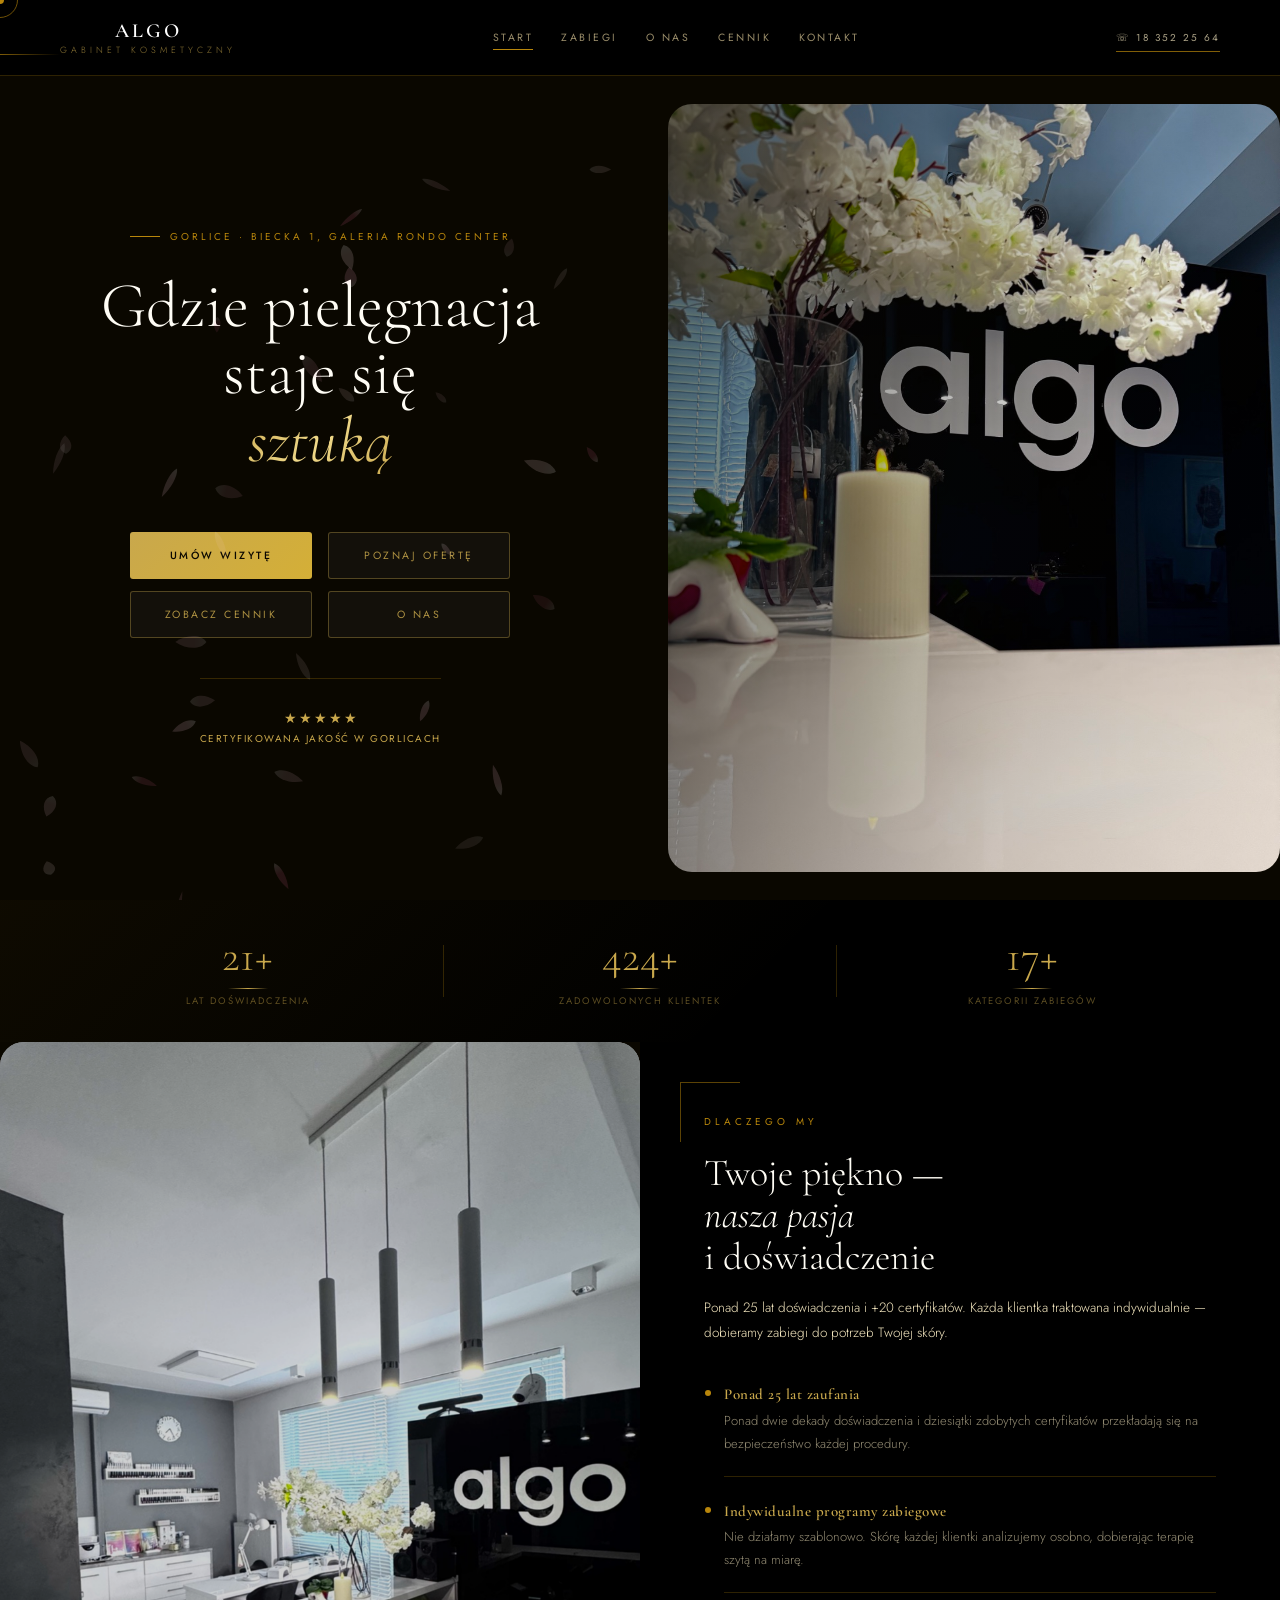
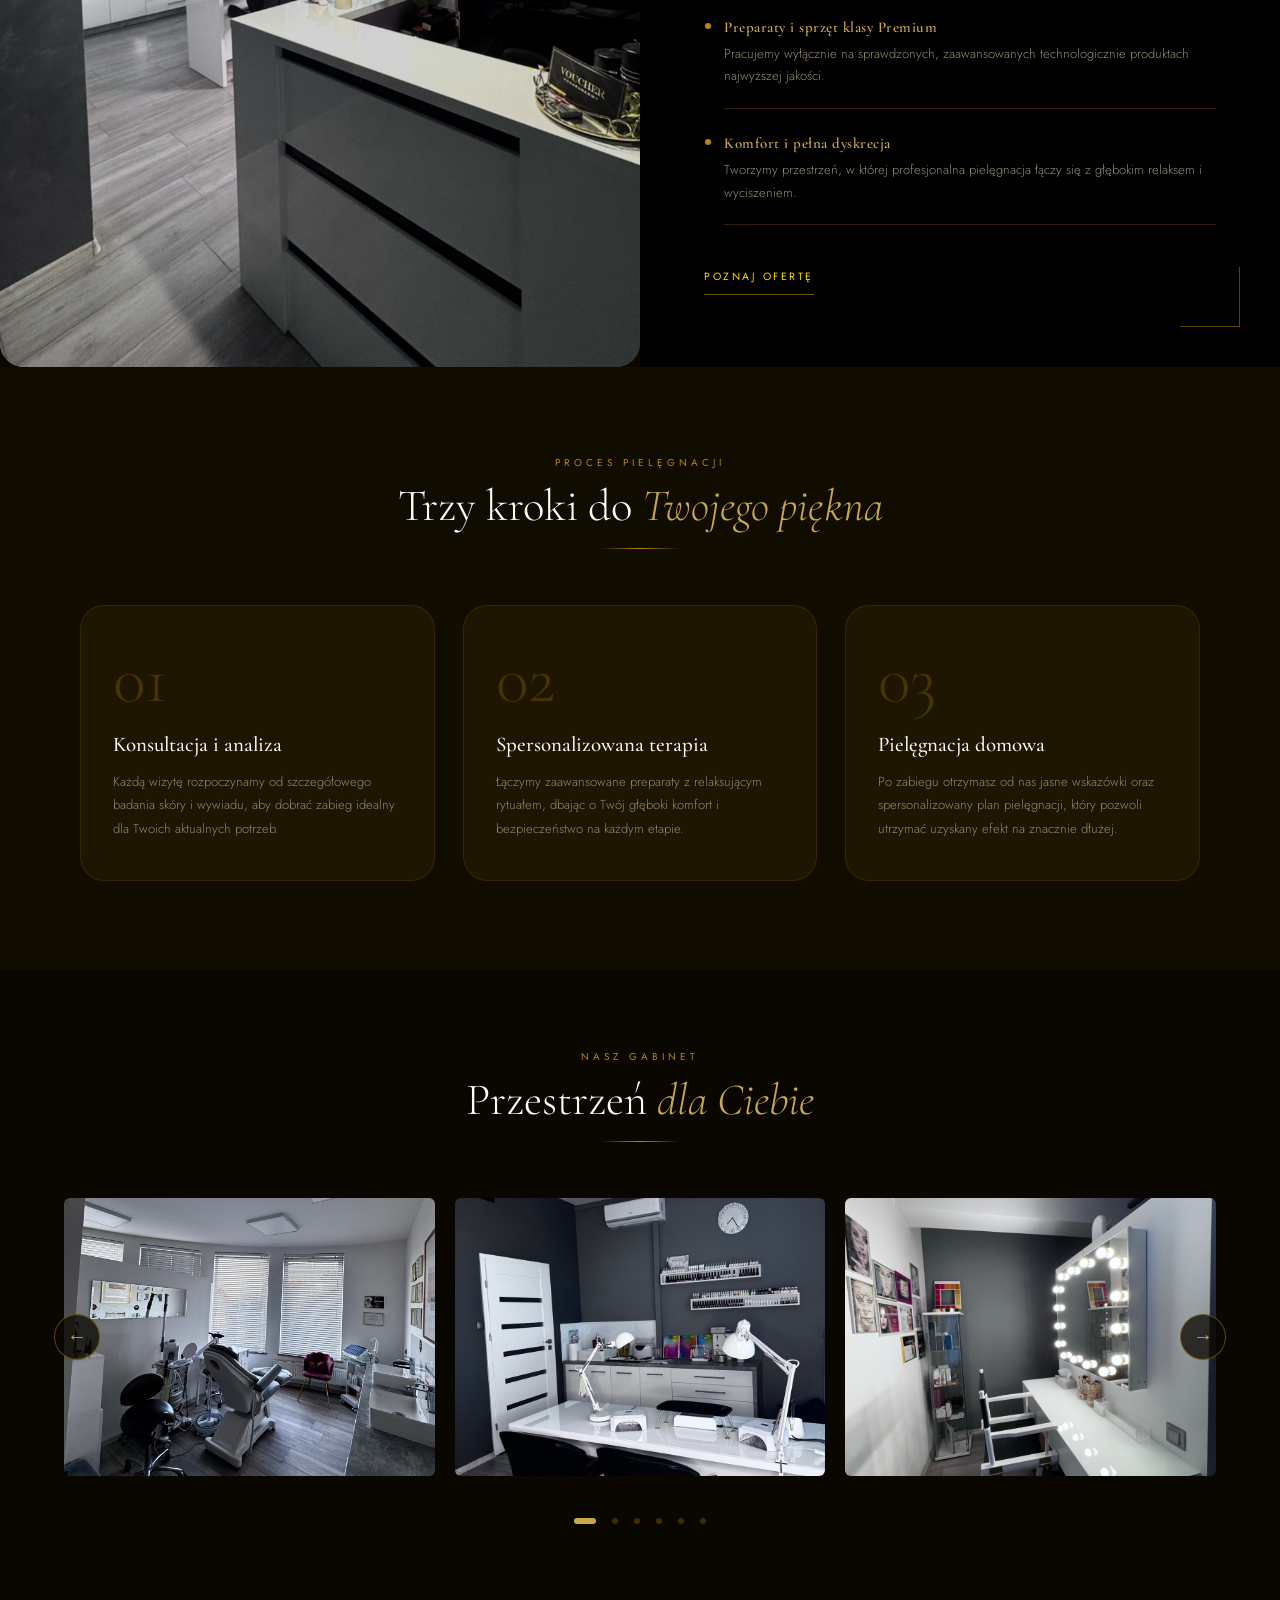
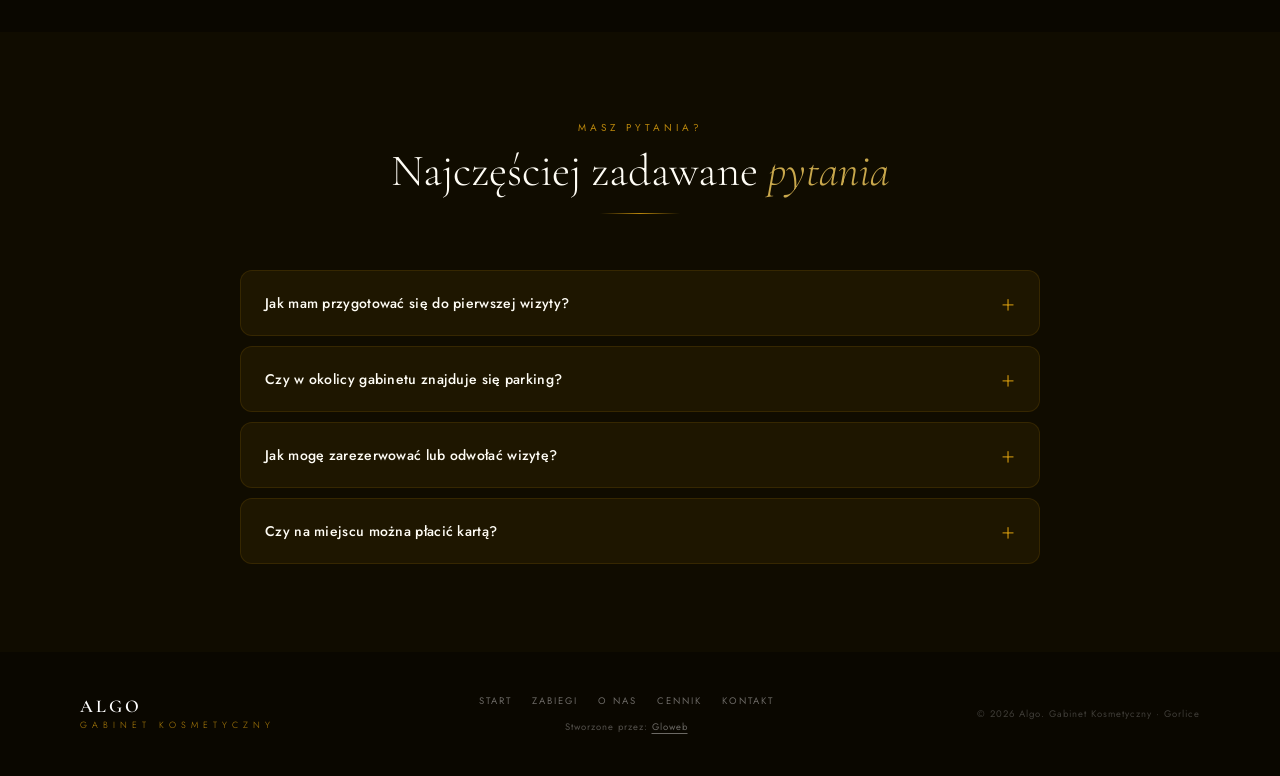
==== index.html @ 63026264 "Wdrożono dynamiczne pobieranie JSON bez zmiany wyglądu strony" ====
<!DOCTYPE html>
<html lang="pl">
<head>
<meta charset="UTF-8">
<meta name="viewport" content="width=device-width, initial-scale=1.0">
<title>Salon Beauty Gorlice | Manicure, Makijaż, Pielęgnacja — ALGO Gabinet Kosmetyczny</title>
<meta name="description" content="Profesjonalny salon beauty i centrum urody w Gorlicach. Manicure hybrydowy, makijaż permanentny, pielęgnacja twarzy, mezoterapie, zabiegi laserowe. Biecka 1, Galeria Rondo Center. Tel. 18 352 25 64.">
<meta name="keywords" content="salon beauty Gorlice, centrum urody Gorlice, manicure Gorlice, makijaż permanentny Gorlice, gabinet kosmetyczny Gorlice, pielęgnacja twarzy Gorlice, mezoterapia Gorlice">
<meta name="robots" content="index, follow">
<link rel="canonical" href="https://algo-gorlice.pl/">

<meta property="og:type" content="business.business">
<meta property="og:title" content="ALGO — Salon Beauty & Centrum Urody Gorlice">
<meta property="og:description" content="Profesjonalny salon beauty w Gorlicach. Manicure, makijaż permanentny, pielęgnacja twarzy, zabiegi laserowe. Biecka 1, Galeria Rondo Center.">
<meta property="og:image" content="hero-right.jpg">
<meta property="og:locale" content="pl_PL">

<meta name="geo.region" content="PL-MA">
<meta name="geo.placename" content="Gorlice">
<meta name="geo.position" content="49.6573;21.1606">
<meta name="ICBM" content="49.6573, 21.1606">

<script type="application/ld+json">
{
  "@context": "https://schema.org",
  "@type": "BeautySalon",
  "name": "ALGO Gabinet Kosmetyczny Faliszek A.",
  "alternateName": "Salon Beauty Gorlice ALGO",
  "description": "Profesjonalny salon beauty i centrum urody w Gorlicach. Manicure hybrydowy, makijaż permanentny, pielęgnacja twarzy, mezoterapie, zabiegi laserowe IPL.",
  "url": "https://algo-gorlice.pl/",
  "telephone": "+48183522564",
  "email": "kontakt@algo-gorlice.pl",
  "address": {
    "@type": "PostalAddress",
    "streetAddress": "Biecka 1",
    "addressLocality": "Gorlice",
    "postalCode": "38-300",
    "addressRegion": "małopolskie",
    "addressCountry": "PL"
  },
  "geo": {
    "@type": "GeoCoordinates",
    "latitude": 49.6573,
    "longitude": 21.1606
  },
  "openingHoursSpecification": [
    {
      "@type": "OpeningHoursSpecification",
      "dayOfWeek": ["Monday","Tuesday","Wednesday","Thursday","Friday","Saturday"],
      "opens": "10:00",
      "closes": "18:00"
    }
  ],
  "priceRange": "$$",
  "currenciesAccepted": "PLN",
  "paymentAccepted": "Cash, Credit Card",
  "hasMap": "https://maps.google.com/?q=Algo+Gabinet+Kosmetyczny+Biecka+1+Gorlice",
  "image": "hero-right.jpg",
  "areaServed": {
    "@type": "GeoCircle",
    "geoMidpoint": {
      "@type": "GeoCoordinates",
      "latitude": 49.6573,
      "longitude": 21.1606
    },
    "geoRadius": "30000"
  },
  "knowsAbout": [
    "manicure Gorlice",
    "makijaż permanentny Gorlice",
    "pielęgnacja twarzy Gorlice",
    "mezoterapia Gorlice",
    "zabiegi laserowe Gorlice",
    "salon beauty Gorlice",
    "centrum urody Gorlice"
  ]
}
</script>

<link href="https://fonts.googleapis.com/css2?family=Montserrat:wght@700&family=Cormorant+Garamond:ital,wght@0,300;0,400;0,500;0,600;1,300;1,400&family=Jost:wght@300;400;500&display=swap" rel="stylesheet">
<link rel="icon" type="image/svg+xml" href="favicon.svg">
<link rel="stylesheet" href="https://cdn.jsdelivr.net/npm/swiper@11/swiper-bundle.min.css">
<style>
*,*::before,*::after{box-sizing:border-box;margin:0;padding:0}
:root{
  --cream:#100C00;--blush:#1A1200;--rose:#C9A84C;--gold:#B8860B;
  --dark:#FFFDF5;--text:#F5E8C0;--light:#1E1600;--white:#161000;
}
html{scroll-behavior:smooth}
body{font-family:'Jost',sans-serif;background:#0A0700;color:var(--text);overflow-x:hidden;cursor:none}
#cursor{pointer-events:none;position:fixed;z-index:9999}
#cur-dot{width:8px;height:8px;background:var(--gold);border-radius:50%;
  position:fixed;transform:translate(-50%,-50%);transition:width .2s,height .2s,opacity .2s;
  pointer-events:none;z-index:9999}
#cur-ring{width:36px;height:36px;border:1px solid rgba(184,134,11,.6);border-radius:50%;
  position:fixed;transform:translate(-50%,-50%);pointer-events:none;z-index:9998;
  transition:width .3s,height .3s,border-color .3s;will-change:transform}
body:has(button:not(.logo):hover) #cur-dot,body:has(a:hover) #cur-dot,body:has(.logo:hover) #cur-dot{width:16px;height:16px;background:var(--gold);opacity:1}
body:has(button:not(.logo):hover) #cur-ring,body:has(a:hover) #cur-ring,body:has(.logo:hover) #cur-ring{width:52px;height:52px;border-color:rgba(255,215,0,.85)}
::-webkit-scrollbar{width:5px}::-webkit-scrollbar-track{background:var(--cream)}::-webkit-scrollbar-thumb{background:var(--gold);border-radius:3px}

/* ═══ CUSTOM CURSOR ═══════════════════════════════════ */

/* ═══ CANVAS PETALS ═══════════════════════════════════ */
#petal-canvas{position:absolute;inset:0;pointer-events:none;z-index:3;opacity:.7}

/* ═══ HEADER ═══════════════════════════════════════════ */
header{position:fixed;top:0;left:0;right:0;z-index:200;display:flex;align-items:center;
  justify-content:space-between;padding:0 60px;height:76px;min-width:0;
  background:rgba(0,0,0,.97);backdrop-filter:blur(20px);
  border-bottom:1px solid rgba(184,134,11,.25);
  transition:box-shadow .3s}
header.scrolled{box-shadow:0 4px 30px rgba(0,0,0,.08)}
.logo{font-family:'Cormorant Garamond',serif;font-size:20px;font-weight:600;
  letter-spacing:3px;color:#FFFFFF;text-transform:uppercase;cursor:none;line-height:1.1;border:none;background:none;position:relative}
.logo::after{content:'';position:absolute;left:-100%;bottom:0;width:100%;height:1px;
  background:linear-gradient(90deg,transparent,var(--gold),transparent);
  animation:shimmer 3s ease 1s infinite}
@keyframes shimmer{0%{left:-100%}100%{left:100%}}
.logo span{display:block;font-weight:300;font-size:10px;letter-spacing:5px;color:var(--gold);font-family:'Jost',sans-serif}
nav{display:flex;gap:28px}
nav button{background:none;border:none;cursor:none;font-family:'Jost',sans-serif;
  font-size:10.5px;letter-spacing:2.5px;text-transform:uppercase;color:rgba(237,217,163,.65);
  opacity:1;transition:opacity .2s,color .2s;padding:4px 0}
nav button:hover,nav button.active{opacity:1}
nav button.active{border-bottom:1px solid var(--gold)}
.tel-link{font-family:'Jost',sans-serif;font-size:10px;letter-spacing:2px;
  text-transform:uppercase;color:var(--text);text-decoration:none;opacity:.7;
  white-space:nowrap;padding:6px 0;border-bottom:1px solid var(--gold);
  transition:opacity .2s,border-color .2s;cursor:none}
.tel-link:hover{opacity:1;border-color:var(--gold);color:#FFD700}

/* ═══ PAGES ════════════════════════════════════════════ */
.page{display:none;padding-top:76px;min-height:100vh;animation:pgIn .4s ease both}
.page.active{display:block}
@keyframes pgIn{from{opacity:0;transform:translateY(12px)}to{opacity:1;transform:none}}

/* ═══ HERO ═════════════════════════════════════════════ */
.hero{position:relative;height:calc(100vh - 76px);display:flex;align-items:stretch;overflow:hidden}
.hero-left{display:flex;flex-direction:column;justify-content:center;align-items:center;text-align:center;padding:60px 48px;position:relative;z-index:2;overflow:hidden;width:50%;flex-shrink:0}

/* Animated reveal for hero elements */
.reveal{opacity:0;transform:translateY(28px);transition:opacity .9s cubic-bezier(.4,0,.2,1),transform .9s cubic-bezier(.4,0,.2,1)}
.reveal.in{opacity:1;transform:none}
.reveal-left{opacity:0;transform:translateX(-28px);transition:opacity .9s cubic-bezier(.4,0,.2,1),transform .9s cubic-bezier(.4,0,.2,1)}
.reveal-left.in{opacity:1;transform:none}

.badge{display:inline-flex;align-items:center;gap:10px;font-size:10px;letter-spacing:3px;
  text-transform:uppercase;color:var(--gold);margin-bottom:28px}
.badge::before{content:'';display:block;width:0;height:1px;background:var(--gold);
  transition:width 1s ease .3s}
.badge.in::before{width:30px}

/* Typewriter title */
.hero-title-wrap{overflow:hidden;margin-bottom:22px}
h1{font-family:'Cormorant Garamond',serif;font-size:clamp(46px,5vw,76px);
  font-weight:300;line-height:1.05;color:var(--dark)}
h1 em{font-style:italic;background:linear-gradient(135deg,#C9A84C 0%,#F0D98A 50%,#C9A84C 100%);-webkit-background-clip:text;-webkit-text-fill-color:transparent;background-clip:text}
.title-line{display:block;overflow:hidden;padding-bottom:0.18em;margin-bottom:-0.18em}
.title-inner{display:block;transform:translateY(110%);transition:transform .85s cubic-bezier(.76,0,.24,1)}
.title-inner.in{transform:none}

.hero-desc{font-size:14px;line-height:1.9;font-weight:300;color:var(--text);
  opacity:.72;max-width:400px;margin:0 auto 44px}
.hero-btns{display:grid;grid-template-columns:1fr 1fr;gap:12px 16px;align-items:stretch;margin-bottom:40px;width:100%;max-width:380px}
@media(max-width:440px){.hero-btns{gap:10px}}
.btn{cursor:none;font-family:'Jost',sans-serif;font-size:10.5px;letter-spacing:2.5px;
  text-transform:uppercase;border:none;transition:all .25s;display:inline-block;
  position:relative;overflow:hidden}
.btn::after{content:'';position:absolute;inset:0;background:rgba(184,134,11,.25);
  transform:translateX(-110%) skewX(-15deg);transition:transform .4s ease}
.btn:hover::after{transform:translateX(110%) skewX(-15deg)}
.btn-p{background:none;color:#FFD700;padding:10px 0;border:none;border-bottom:1px solid rgba(255,215,0,.4);opacity:.85;transition:color .25s,border-color .25s,opacity .25s;font-family:'Jost',sans-serif;font-size:10.5px;letter-spacing:2.5px;text-transform:uppercase;white-space:nowrap;cursor:none;display:inline-block}
.btn-p:hover{opacity:1;color:#FFFFFF;border-bottom-color:#FFFFFF}
.btn-g{background:none;color:#FFD700;padding:10px 0;border:none;border-bottom:1px solid rgba(255,215,0,.4);opacity:.85;transition:color .25s,border-color .25s,opacity .25s;font-family:'Jost',sans-serif;font-size:10.5px;letter-spacing:2.5px;text-transform:uppercase;white-space:nowrap;cursor:none;display:inline-block}
.btn-g:hover{opacity:1;color:#FFFFFF;border-bottom-color:#FFFFFF}
.hero-awards{display:flex;gap:28px;padding-top:32px;border-top:1px solid rgba(184,134,11,.25);justify-content:center}
.awd{font-size:11px;line-height:1.6;color:rgba(255,240,190,.7)}
.awd strong{display:block;font-size:12px;color:#C9A84C;font-weight:500;margin-bottom:2px}

/* Hero right with parallax */
.hero-right{display:none}
.hero::before{content:'';position:absolute;inset:0;background:#0A0700;z-index:0}
.hero-photo{position:relative;flex:1;z-index:0;overflow:hidden;border-radius:24px;margin:28px 0 28px 28px}
.hero-photo img{width:100%;height:100%;object-fit:cover;object-position:center top;display:block}
.hero::after{content:'';position:absolute;inset:0;
  background:linear-gradient(105deg,rgba(10,7,0,.62) 0%,rgba(15,10,0,.42) 40%,rgba(10,7,0,.15) 75%,rgba(5,3,0,.05) 100%);
  z-index:1}
.hi{width:100%;height:100%;background:url('hero-right.jpg') center/cover no-repeat;display:block}

/* Floating orbs */
.orb{position:absolute;border-radius:50%;filter:blur(60px);pointer-events:none;animation:orbFloat 8s ease-in-out infinite}
.orb1{width:300px;height:300px;background:rgba(184,134,11,.18);top:-80px;right:-80px;animation-delay:0s}
.orb2{width:200px;height:200px;background:rgba(201,168,76,.15);bottom:100px;left:50px;animation-delay:-3s}
.orb3{width:150px;height:150px;background:rgba(255,215,0,.12);top:40%;right:20%;animation-delay:-6s}
@keyframes orbFloat{0%,100%{transform:translate(0,0) scale(1)}33%{transform:translate(20px,-30px) scale(1.05)}66%{transform:translate(-15px,20px) scale(.95)}}

.hstat{position:absolute;bottom:52px;right:5%;
  background:rgba(10,7,0,.55);backdrop-filter:blur(16px);
  padding:22px 32px;border:1px solid rgba(255,215,0,.25);
  box-shadow:0 20px 60px rgba(0,0,0,.4),inset 0 1px 0 rgba(255,215,0,.1);
  z-index:5;
  transform:translateX(60px) translateY(20px);opacity:0;transition:all .8s ease .8s}
.hstat.in{transform:translateX(0) translateY(0);opacity:1}
.hstat .n{font-family:'Cormorant Garamond',serif;font-size:52px;font-weight:300;
  color:#FFD700;line-height:1;text-shadow:0 0 30px rgba(255,215,0,.25)}
.hstat .l{font-size:10px;letter-spacing:3px;text-transform:uppercase;
  color:rgba(255,215,0,.7);margin-top:6px}
.social{position:absolute;right:28px;bottom:52px;display:flex;flex-direction:column;gap:12px;z-index:5}
.social a{width:38px;height:38px;background:rgba(255,253,249,.9);display:flex;align-items:center;
  justify-content:center;text-decoration:none;color:var(--dark);transition:all .3s;cursor:none}
.social a:hover{background:var(--gold);color:var(--white);transform:scale(1.15)}

/* Decorative gold line on hero right */
.hero-deco{position:absolute;top:40px;left:40px;z-index:4;pointer-events:none}
.hero-deco-line{width:1px;height:0;background:linear-gradient(to bottom,rgba(255,215,0,.6),transparent);
  transition:height 1.2s ease .5s}
.hero-deco-line.in{height:80px}
.hero-deco-dot{width:5px;height:5px;border-radius:50%;background:rgba(255,215,0,.7);
  margin-left:-2px;opacity:0;transition:opacity .4s ease 1.5s}
.hero-deco-dot.in{opacity:1}

/* ═══ STRIP (animated counters) ═══════════════════════ */
.strip{background:#000000;padding:34px 80px;display:flex;align-items:center;
  justify-content:space-between;gap:28px;flex-wrap:wrap;position:relative;overflow:hidden}
.strip::before{content:'';position:absolute;inset:0;
  background:linear-gradient(135deg,rgba(184,134,11,.08) 0%,transparent 60%);pointer-events:none}
.si{text-align:center;flex:1;min-width:110px}
.sn{font-family:'Cormorant Garamond',serif;font-size:44px;font-weight:300;color:#C9A84C;line-height:1}
.sl{font-size:9.5px;letter-spacing:2px;text-transform:uppercase;color:rgba(201,168,76,.45);margin-top:5px}
.sd{width:1px;height:52px;background:rgba(184,134,11,.25);flex-shrink:0}

/* ═══ FEATURED ══════════════════════════════════════════ */
.feat{display:grid;grid-template-columns:1fr 1fr;min-height:480px;position:relative}
.feat-img{background:url('onas-salon.jpg') center/cover no-repeat;position:relative;overflow:hidden}
.feat-img::after{content:'';position:absolute;inset:0;background:rgba(0,0,0,.18)}
.feat-img-inner{position:absolute;inset:-8%;background:url('onas-salon.jpg') center/cover no-repeat;will-change:transform}
.feat-c{background:#000000;padding:72px 64px;display:flex;flex-direction:column;justify-content:center;position:relative}
.feat-c::before{content:'';position:absolute;top:40px;left:40px;width:60px;height:60px;
  border-top:1px solid rgba(184,134,11,.5);border-left:1px solid rgba(184,134,11,.5);pointer-events:none}
.feat-c::after{content:'';position:absolute;bottom:40px;right:40px;width:60px;height:60px;
  border-bottom:1px solid rgba(184,134,11,.5);border-right:1px solid rgba(184,134,11,.5);pointer-events:none}
.feat-c .stag{text-align:left}
.feat-c h2{font-family:'Cormorant Garamond',serif;font-size:38px;font-weight:300;
  color:var(--dark);line-height:1.1;margin:12px 0 18px}
.feat-c h2 em{font-style:italic}
.feat-c p{font-size:13.5px;line-height:1.85;font-weight:300;color:var(--text);opacity:.75;margin-bottom:14px}
.feat-list{list-style:disc;margin-bottom:34px;padding-left:20px}
.feat-list li{padding:20px 0;border-bottom:1px solid rgba(184,134,11,.25);
  opacity:0;transform:translateX(-16px);transition:all .5s ease}
.feat-list li::marker{color:var(--gold);font-size:18px}
.feat-list li.in{opacity:1;transform:none}
.feat-title{display:block;font-size:15px;font-weight:600;color:#C9A84C;margin-bottom:6px;line-height:1.25;font-family:'Cormorant Garamond',serif;letter-spacing:.5px}
.feat-desc{display:block;font-size:13px;line-height:1.75;color:rgba(245,232,192,.6);font-weight:300}

/* ═══ PROMOS ════════════════════════════════════════════ */
.promos{padding:90px 80px;background:var(--cream);position:relative;overflow:hidden}
.promos::before{content:'ALGO';position:absolute;font-family:'Cormorant Garamond',serif;
  font-size:200px;font-weight:600;color:rgba(184,134,11,.04);
  top:50%;left:50%;transform:translate(-50%,-50%);pointer-events:none;white-space:nowrap;letter-spacing:20px}
.pg{display:grid;grid-template-columns:repeat(4,1fr);gap:18px}
.pc{background:#FDF8EC;border:1px solid rgba(184,134,11,.25);
  padding:34px 26px;cursor:none;transition:box-shadow .4s cubic-bezier(.4,0,.2,1),border-color .4s;
  text-align:left;width:100%;font-family:inherit;position:relative;overflow:hidden;
  transform-style:preserve-3d;will-change:transform}
.pc::before{content:'';position:absolute;inset:0;background:#2A1F00;
  transform:translateY(101%);transition:transform .4s cubic-bezier(.76,0,.24,1);z-index:0}
.pc>*{position:relative;z-index:1}
.pc:hover{border-color:rgba(184,134,11,.4);box-shadow:0 28px 56px rgba(0,0,0,.5)}
.pc:hover::before{transform:translateY(0)}
.pc:hover .pn{color:rgba(10,7,0,.06)}
.pc:hover .pc:hover .pc:hover .pl{color:#8B6800}
.pc .card-shine{position:absolute;inset:0;pointer-events:none;z-index:2;
  background:radial-gradient(circle at 50% 50%,rgba(255,255,255,.18) 0%,transparent 70%);
  opacity:0;transition:opacity .3s}
.pc:hover .card-shine{opacity:1}
.pn{font-family:'Cormorant Garamond',serif;font-size:54px;font-weight:300;
  color:rgba(184,134,11,.12);line-height:1;margin-bottom:8px;transition:color .4s}
.pt{font-family:'Cormorant Garamond',serif;font-size:19px;font-weight:500;color:#0A0700;margin-bottom:7px;transition:color .4s}
.pd{font-size:12px;color:rgba(10,7,0,.65);line-height:1.6;transition:color .4s}
.pl{display:inline-block;margin-top:16px;font-size:9.5px;letter-spacing:2px;text-transform:uppercase;color:var(--gold);transition:color .4s}

/* ═══ SECTION HEADERS ═══════════════════════════════════ */
.sh{text-align:center;margin-bottom:56px}
.stag{display:block;font-size:10px;letter-spacing:4px;text-transform:uppercase;color:var(--gold);margin-bottom:12px}
.stit{font-family:'Cormorant Garamond',serif;font-size:clamp(32px,3.5vw,48px);font-weight:300;color:#FFFDF5;line-height:1.1}
.stit em{font-style:italic;color:var(--rose)}
.sline{width:0;height:1px;background:linear-gradient(90deg,transparent,var(--gold),transparent);margin:16px auto 0;transition:width 1s ease}
.sline.in{width:80px}

/* ═══ SCROLL REVEAL ════════════════════════════════════ */
.sr{opacity:0;transform:translateY(30px);transition:opacity .7s ease,transform .7s ease}
.sr.in{opacity:1;transform:none}

/* ═══ ZABIEGI ══════════════════════════════════════════ */
.ps{padding:88px 80px}
.sg{display:grid;grid-template-columns:repeat(4,1fr);gap:2px}
.sc{position:relative;overflow:hidden;background:var(--light);padding:42px 28px;
  cursor:none;transition:all .4s ease;border:none;text-align:left;width:100%;font-family:inherit}
.sc::after{content:'';position:absolute;bottom:0;left:0;width:0;height:2px;
  background:var(--gold);transition:width .4s ease}
.sc:hover{background:#2A1F00;transform:translateY(-4px);box-shadow:0 18px 56px rgba(0,0,0,.4)}
.sc:hover::after{width:100%}
.si2{width:38px;height:38px;margin-bottom:18px;opacity:.3;transition:opacity .3s}
.sc:hover .si2{opacity:.5;filter:invert(1)}
.sn2{font-family:'Cormorant Garamond',serif;font-size:20px;font-weight:500;
  line-height:1.2;color:#FFFDF5;margin-bottom:9px;transition:color .3s}
.sc:hover .sn2{color:#FFD700}
.sd2{font-size:12px;line-height:1.75;font-weight:300;color:rgba(245,232,192,.6);transition:all .3s}
.sc:hover .sd2{color:rgba(245,232,192,.65);opacity:1}
.sa{display:inline-block;margin-top:16px;font-size:10px;letter-spacing:2px;text-transform:uppercase;color:var(--gold)}

/* ═══ O NAS ════════════════════════════════════════════ */
.ag{display:grid;grid-template-columns:1fr 1fr;gap:80px;align-items:center}
.aim{width:100%;height:480px;background:url('gabinet-makijaz.jpg') center/cover no-repeat;
  display:flex;align-items:center;justify-content:center;position:relative;overflow:hidden;border-radius:0 56px 0 0}
.abc{position:absolute;bottom:-20px;right:-20px;background:#1A1200;padding:22px 26px}
.abc .n{font-family:'Cormorant Garamond',serif;font-size:42px;font-weight:300;color:#FFD700;line-height:1}
.abc .l{font-size:9.5px;letter-spacing:2px;text-transform:uppercase;color:rgba(255,253,249,.55);margin-top:5px}
.at h2{font-family:'Cormorant Garamond',serif;font-size:42px;font-weight:300;color:#FFFDF5;line-height:1.1;margin-bottom:22px}
.at h2 em{font-style:italic;color:var(--rose)}
.at p{font-size:14px;line-height:1.9;font-weight:300;color:rgba(245,232,192,.65);margin-bottom:16px}
.aw-row{display:flex;gap:20px;margin-top:32px;flex-wrap:wrap}
.aw-c{flex:1;min-width:150px;background:var(--light);padding:22px;border-left:3px solid var(--gold)}
.aw-c .t{font-size:12px;font-weight:500;color:#FFFDF5;margin-bottom:4px}
.aw-c .s{font-size:11px;color:rgba(245,232,192,.55);line-height:1.5}
.team{padding:72px 80px;background:var(--light)}
.tg{display:grid;grid-template-columns:repeat(3,1fr);gap:22px}
.tc{background:var(--white);padding:30px;text-align:center;transition:transform .3s,box-shadow .3s}
.tc:hover{transform:translateY(-6px);box-shadow:0 16px 40px rgba(0,0,0,.1)}
.tav{width:76px;height:76px;border-radius:50%;background:var(--blush);
  margin:0 auto 14px;display:flex;align-items:center;justify-content:center;
  font-family:'Cormorant Garamond',serif;font-size:28px;color:var(--rose)}
.tname{font-family:'Cormorant Garamond',serif;font-size:19px;color:#FFFDF5;margin-bottom:4px}
.trole{font-size:10px;letter-spacing:2px;text-transform:uppercase;color:var(--gold)}
.tbio{font-size:12.5px;line-height:1.7;color:rgba(245,232,192,.55);margin-top:10px}

/* ═══ CENNIK ════════════════════════════════════════════ */
.pcats{display:flex;gap:10px;flex-wrap:wrap;margin-bottom:38px;justify-content:center}
.pcb{background:var(--light);border:1px solid rgba(184,134,11,.3);
  padding:8px 20px;font-family:'Jost',sans-serif;font-size:10.5px;letter-spacing:2px;
  text-transform:uppercase;cursor:none;transition:all .2s;color:var(--text)}
.pcb.active,.pcb:hover{background:#2A1F00;color:#FFD700;border-color:rgba(184,134,11,.5)}
.ptw{display:none}
.ptw.active{display:block}
.ptab{width:100%;border-collapse:collapse}
.ptab th{text-align:left;padding:11px 14px;font-size:10px;letter-spacing:2.5px;
  text-transform:uppercase;color:var(--gold);border-bottom:2px solid rgba(184,134,11,.3)}
.ptab td{padding:13px 14px;font-size:13.5px;border-bottom:1px solid rgba(184,134,11,.15);
  color:rgba(245,232,192,.8);font-weight:300}
.ptab td:last-child{text-align:right;font-family:'Cormorant Garamond',serif;
  font-size:17px;font-weight:500;color:#FFD700}
.ptab tr:hover td{background:var(--light)}
.pnote{font-size:12px;color:var(--text);opacity:.5;margin-top:18px;font-style:italic;text-align:center}

/* ═══ KONTAKT ═══════════════════════════════════════════ */
.cg{display:grid;grid-template-columns:1fr 1fr;min-height:520px}
.ci{background:var(--dark);padding:80px;display:flex;flex-direction:column;justify-content:center}
.ci .stag{text-align:left}
.ci h2{font-family:'Cormorant Garamond',serif;font-size:44px;font-weight:300;
  color:var(--cream);line-height:1.05;margin:12px 0 36px}
.ci h2 em{font-style:italic;color:var(--blush)}
.cd{display:flex;gap:16px;margin-bottom:24px;align-items:flex-start}
.cion{width:34px;height:34px;border:1px solid rgba(184,134,11,.3);display:flex;
  align-items:center;justify-content:center;flex-shrink:0;color:var(--gold);font-size:13px}
.cinf{color:var(--cream);font-size:14px;font-weight:300;line-height:1.6;opacity:.75}
.cinf strong{display:block;font-size:10px;letter-spacing:2px;text-transform:uppercase;
  color:var(--gold);margin-bottom:3px;font-weight:400;opacity:.9}
.cmap{position:relative;min-height:400px;border-radius:12px;overflow:hidden}
.cmap::after{content:'';position:absolute;inset:0;background:rgba(0,0,0,.2);border-radius:12px}
.cpw{position:absolute;top:50%;left:50%;transform:translate(-50%,-50%);z-index:2;text-align:center}
.cpin{width:14px;height:14px;background:var(--gold);border-radius:50%;
  margin:0 auto 10px;box-shadow:0 0 0 5px rgba(184,134,11,.3),0 0 0 12px rgba(184,134,11,.12);
  animation:pulse 2s ease-in-out infinite}
@keyframes pulse{0%,100%{box-shadow:0 0 0 5px rgba(184,134,11,.3),0 0 0 12px rgba(184,134,11,.1)}
  50%{box-shadow:0 0 0 8px rgba(184,134,11,.2),0 0 0 18px rgba(184,134,11,.05)}}
.clbl{font-size:10.5px;letter-spacing:3px;text-transform:uppercase;color:var(--cream)}
.cform{padding:72px 80px;background:var(--white)}
.fr{display:grid;grid-template-columns:1fr 1fr;gap:18px;margin-bottom:18px}
.fg{display:flex;flex-direction:column;gap:6px;margin-bottom:18px}
.fg label{font-size:10px;letter-spacing:2.5px;text-transform:uppercase;color:#C9A84C}
.fg input,.fg textarea,.fg select{background:var(--light);border:1px solid rgba(184,134,11,.3);
  padding:11px 14px;font-family:'Jost',sans-serif;font-size:13.5px;color:var(--text);
  outline:none;transition:border .2s,box-shadow .2s;resize:none;cursor:none}
.fg input:focus,.fg textarea:focus,.fg select:focus{border-color:var(--gold);box-shadow:0 0 0 3px rgba(184,134,11,.15)}
.fg textarea{min-height:110px}
.fsub{background:var(--dark);color:var(--cream);border:none;cursor:none;
  padding:14px 40px;font-family:'Jost',sans-serif;font-size:10.5px;letter-spacing:2.5px;
  text-transform:uppercase;transition:background .2s,transform .2s;width:100%;margin-top:6px}
.fsub:hover{background:var(--gold);transform:scale(1.01)}
.fok{display:none;background:var(--light);border-left:3px solid var(--gold);
  padding:18px;font-size:14px;color:var(--text);line-height:1.6}

/* ═══ MODAL ════════════════════════════════════════════ */
.mo{position:fixed;inset:0;background:rgba(0,0,0,.72);z-index:500;
  opacity:0;visibility:hidden;transition:all .35s ease;backdrop-filter:blur(4px)}
.mo.open{opacity:1;visibility:visible}
.md{position:fixed;top:0;right:0;bottom:0;width:min(680px,100%);background:#110D00;
  z-index:501;overflow-y:auto;transform:translateX(100%);transition:transform .4s cubic-bezier(.4,0,.2,1)}
.md.open{transform:none}
.mh{position:sticky;top:0;background:#110D00;z-index:10;
  padding:24px 38px;border-bottom:1px solid rgba(184,134,11,.2);
  display:flex;align-items:center;justify-content:space-between}
.mc{background:none;border:none;cursor:none;width:36px;height:36px;
  display:flex;align-items:center;justify-content:center;color:var(--text);
  font-size:18px;opacity:.5;transition:opacity .2s,transform .2s;border-radius:50%}
.mc:hover{opacity:1;background:var(--light);transform:rotate(90deg)}
.mtag{font-size:9.5px;letter-spacing:3px;text-transform:uppercase;color:var(--gold)}
.mb{padding:36px}
.mt{font-family:'Cormorant Garamond',serif;font-size:36px;font-weight:300;color:#FFFDF5;line-height:1.1;margin-bottom:6px}
.mt em{font-style:italic;color:var(--rose)}
.msub{font-size:13px;color:rgba(245,232,192,.5);margin-bottom:28px;line-height:1.6}
.mimg{width:100%;height:230px;object-fit:cover;margin-bottom:28px;
  background:linear-gradient(135deg,var(--blush),var(--rose))}
.ms{margin-bottom:28px}
.ms h3{font-family:'Cormorant Garamond',serif;font-size:21px;font-weight:500;
  color:#FFFDF5;margin-bottom:12px;padding-bottom:8px;border-bottom:1px solid rgba(184,134,11,.2)}
.ms p{font-size:13.5px;line-height:1.85;font-weight:300;color:var(--text);opacity:.8;margin-bottom:10px}
.ml{list-style:none}
.ml li{font-size:13px;padding:8px 0;border-bottom:1px solid rgba(184,134,11,.15);
  display:flex;align-items:flex-start;gap:11px;line-height:1.5;color:rgba(245,232,192,.7)}
.ml li::before{content:'';display:inline-block;width:5px;height:5px;border-radius:50%;
  background:var(--gold);flex-shrink:0;margin-top:5px}
.mcta{background:var(--dark);color:var(--cream);border:none;cursor:none;
  padding:14px 30px;font-family:'Jost',sans-serif;font-size:10.5px;letter-spacing:2.5px;
  text-transform:uppercase;transition:background .2s,transform .2s;width:100%;margin-top:10px}
.mcta:hover{background:var(--gold);transform:scale(1.01)}

/* ═══ FOOTER ════════════════════════════════════════════ */
footer{background:#0A0700;padding:42px 80px;display:flex;align-items:center;
  justify-content:space-between;flex-wrap:wrap;gap:18px}
.fl{font-family:'Cormorant Garamond',serif;font-size:17px;font-weight:600;
  letter-spacing:3px;color:var(--cream);text-transform:uppercase;cursor:none;border:none;background:none}
.fl span{display:block;font-size:9px;letter-spacing:5px;color:var(--gold);font-weight:300;margin-top:2px;font-family:'Jost',sans-serif}
.fls{display:flex;gap:20px;flex-wrap:wrap}
.fls button{background:none;border:none;cursor:none;font-family:'Jost',sans-serif;
  font-size:9.5px;letter-spacing:2px;text-transform:uppercase;
  color:rgba(255,253,249,.4);transition:color .2s}
.fls button:hover{color:var(--gold)}
.fcp{font-size:9.5px;color:rgba(255,253,249,.22);letter-spacing:1px}

/* ═══ RESPONSIVE ════════════════════════════════════════ */
@media(max-width:1024px){
  header{padding:0 20px}nav{display:none}
  .hero::before,.hero::after{display:none}
  .hero{flex-direction:column;align-items:stretch;height:auto}
  .hero-photo{position:relative;flex:none;width:100%;height:56vw;max-height:360px;margin:0;border-radius:24px;overflow:hidden;flex-shrink:0}

  .hero-right{display:none}
  .hero-left,.ps,.promos,.cform{padding:56px 26px}
  .strip{padding:32px 26px}
  .sg,.pg,.tg{grid-template-columns:repeat(2,1fr)}
  .ag{grid-template-columns:1fr}
  .feat,.cg{grid-template-columns:1fr}
  .feat-img,.cmap{min-height:280px}
  .feat-c{padding:52px 26px}
  .hero-left{padding:44px 28px 32px;width:100%;align-items:center;text-align:center}
  .ci{padding:56px 26px}
  .team{padding:56px 26px}
  footer{padding:36px 26px;flex-direction:column;align-items:flex-start}
  .fr{grid-template-columns:1fr}.cform{padding:52px 26px}
  #cur-dot,#cur-ring{display:none}
  body{cursor:auto}
  button,a,input,select,textarea{cursor:auto}
}
@media(max-width:600px){
  .sg,.pg,.tg{grid-template-columns:1fr}
  .sd{display:none}.hero-left{padding:44px 22px 28px}h1{font-size:40px}
  .hero-photo{height:60vw;max-height:300px;border-radius:24px}
  .md{width:100%}
}

/* ── Efekty zabiegów ──────────────────────────────────── */
.efekty-grid{display:grid;grid-template-columns:repeat(3,1fr);gap:24px;margin-top:48px}
.ef-card{display:flex;flex-direction:column;gap:0}
.ef-img{aspect-ratio:4/3;position:relative;overflow:hidden;border:1px solid rgba(184,134,11,.2)}
.ef-placeholder{background:linear-gradient(135deg,#1A1200 0%,#2A1F00 50%,#1A1200 100%);
  display:flex;flex-direction:column;align-items:center;justify-content:center;gap:8px;
  border:2px dashed rgba(184,134,11,.3);cursor:default}
.ef-label{font-family:'Cormorant Garamond',serif;font-size:16px;font-weight:300;
  color:rgba(201,168,76,.5);letter-spacing:2px}
.ef-sub{font-size:9px;letter-spacing:3px;text-transform:uppercase;color:rgba(184,134,11,.3)}
.ef-info{background:#0A0700;padding:16px 20px;border:1px solid rgba(184,134,11,.15);border-top:none}
.ef-name{font-family:'Cormorant Garamond',serif;font-size:16px;font-weight:400;
  color:rgba(245,232,192,.7);margin-bottom:4px}
.ef-desc{font-size:11px;color:rgba(201,168,76,.35);letter-spacing:1px}
@media(max-width:768px){.efekty-grid{grid-template-columns:1fr 1fr}}
@media(max-width:480px){.efekty-grid{grid-template-columns:1fr}}

/* ═══ GALLERY SLIDER ════════════════════════════════════ */
.gallery-section{padding:80px 5% 100px}
.gallery-swiper-wrap{position:relative;margin-top:48px;padding-bottom:56px}
.gs-img{aspect-ratio:4/3;overflow:hidden;border-radius:6px;background:#1A1200;position:relative}
.gs-img::after{content:'';position:absolute;inset:0;background:linear-gradient(to bottom,transparent 55%,rgba(10,7,0,.55));opacity:0;transition:opacity .4s;pointer-events:none}
.gs-img img{width:100%;height:100%;object-fit:cover;display:block;transition:transform .6s cubic-bezier(.4,0,.2,1),filter .4s}
.swiper-slide:hover .gs-img img{transform:scale(1.06);filter:brightness(1.06)}
.swiper-slide:hover .gs-img::after{opacity:1}
.gs-nav-btn{position:absolute;top:50%;transform:translateY(calc(-50% - 28px));width:46px;height:46px;border-radius:50%;background:rgba(10,7,0,.75);border:1px solid rgba(184,134,11,.5);color:#C9A84C;font-size:20px;display:flex;align-items:center;justify-content:center;cursor:none;z-index:10;transition:background .25s,border-color .25s,color .25s,box-shadow .25s;user-select:none;line-height:1;flex-shrink:0}
.gs-nav-btn:hover{background:rgba(184,134,11,.9);border-color:#C9A84C;color:#0A0700;box-shadow:0 4px 18px rgba(184,134,11,.35)}
.gs-prev{left:-10px}
.gs-next{right:-10px}
.gs-nav-btn.swiper-button-disabled{opacity:.25;pointer-events:none}
.gs-pagination{display:flex;gap:8px;justify-content:center;position:absolute;bottom:0;left:0;right:0}
.gs-pagination .swiper-pagination-bullet{width:6px;height:6px;border-radius:50%;background:rgba(184,134,11,.3);opacity:1;transition:all .3s;cursor:none}
.gs-pagination .swiper-pagination-bullet-active{background:#C9A84C;width:22px;border-radius:3px}
@media(max-width:900px){.gs-prev{left:4px}.gs-next{right:4px}}
@media(max-width:600px){.gs-nav-btn{width:38px;height:38px;font-size:15px}}

/* Darken left part of hero for text legibility */
.hero::after{background:linear-gradient(105deg,rgba(10,7,0,.80) 0%,rgba(10,7,0,.65) 45%,rgba(10,7,0,.10) 80%,rgba(10,7,0,.0) 100%)}
/* ═══ WOW ENHANCEMENTS ═══════════════════════════════════ */

/* Solid CTA button */
.btn-cta{background:linear-gradient(135deg,#C9A84C 0%,#D4AF37 100%);color:#0A0700;padding:15px 20px;border:none;border-radius:3px;font-family:'Jost',sans-serif;font-size:10.5px;letter-spacing:2.5px;text-transform:uppercase;font-weight:500;cursor:none;transition:transform .25s cubic-bezier(.4,0,.2,1),box-shadow .25s;display:flex;align-items:center;justify-content:center;width:100%;position:relative;overflow:hidden;text-align:center}
.btn-cta:hover{transform:translateY(-3px);box-shadow:0 10px 32px rgba(184,134,11,.5)}
.btn-cta::after{content:'';position:absolute;inset:0;background:rgba(255,255,255,.15);transform:translateX(-110%) skewX(-15deg);transition:transform .4s ease}
.btn-cta:hover::after{transform:translateX(110%) skewX(-15deg)}

/* Ghost buttons */
.btn-ghost{background:rgba(255,253,245,.04);color:rgba(201,168,76,.85);padding:15px 16px;border:1px solid rgba(201,168,76,.35);border-radius:3px;font-family:'Jost',sans-serif;font-size:10.5px;letter-spacing:2.5px;text-transform:uppercase;font-weight:400;cursor:none;transition:all .25s;display:flex;align-items:center;justify-content:center;width:100%;text-align:center}
.btn-ghost:hover{color:#FFFDF5;border-color:rgba(255,253,245,.55);background:rgba(201,168,76,.1)}

/* Stat separator */
.sn{position:relative}
.sn::after{content:'';display:block;width:40px;height:1px;background:linear-gradient(to right,transparent,#C9A84C,transparent);margin:10px auto 0}

/* Feat-img */
.feat-img{border-radius:24px;overflow:hidden}

/* Sticky CTA */
#sticky-cta{position:fixed;bottom:30px;right:30px;z-index:990;opacity:0;transform:translateY(16px);transition:opacity .4s,transform .4s;pointer-events:none}
#sticky-cta.vis{opacity:1;transform:translateY(0);pointer-events:auto}
#sticky-cta button{background:linear-gradient(135deg,#C9A84C,#D4AF37);color:#0A0700;border:none;padding:14px 22px;font-family:'Jost',sans-serif;font-size:10px;letter-spacing:2.5px;text-transform:uppercase;font-weight:500;cursor:none;box-shadow:0 4px 20px rgba(184,134,11,.35);animation:ctaPulse 2.5s ease-in-out infinite}
@keyframes ctaPulse{0%,100%{box-shadow:0 4px 20px rgba(184,134,11,.35),0 0 0 0 rgba(184,134,11,.4)}60%{box-shadow:0 4px 20px rgba(184,134,11,.35),0 0 0 12px rgba(184,134,11,0)}}

/* Star rating badge */
.rating-badge{display:flex;flex-direction:column;gap:4px;align-items:center;text-align:center}
.stars{display:flex;gap:2px;align-items:center;justify-content:center;margin-bottom:2px}
.star-icon{font-size:14px;line-height:1;color:#C9A84C}
.rating-label{font-size:10px;color:#C9A84C;letter-spacing:1.5px;text-transform:uppercase}

@media(max-width:1024px){#sticky-cta{bottom:20px;right:16px}}

/* ═══ JAK DZIAŁAMY ════════════════════════════════════════ */
.jak-dzialamy{padding:88px 80px;background:var(--cream)}
.jd-grid{display:grid;grid-template-columns:repeat(3,1fr);gap:28px;margin-top:52px}
.jd-card{background:var(--light);border-radius:24px;padding:40px 32px;border:1px solid rgba(184,134,11,.15);transition:border-color .35s,box-shadow .35s,transform .35s}
.jd-card:hover{border-color:rgba(184,134,11,.4);box-shadow:0 20px 56px rgba(0,0,0,.35);transform:translateY(-4px)}
.jd-num{font-family:'Cormorant Garamond',serif;font-size:68px;font-weight:300;color:rgba(184,134,11,.28);line-height:1;margin-bottom:18px}
.jd-title{font-family:'Cormorant Garamond',serif;font-size:21px;font-weight:500;color:#FFFDF5;margin-bottom:12px;line-height:1.25}
.jd-desc{font-size:13px;line-height:1.8;color:rgba(245,232,192,.55);font-weight:300}
@media(max-width:1024px){.jak-dzialamy{padding:72px 26px}.jd-grid{grid-template-columns:1fr;gap:16px;margin-top:40px}}
@media(max-width:600px){.jak-dzialamy{padding:56px 22px}}

/* ═══ FAQ ════════════════════════════════════════════════ */
.faq-section{padding:88px 80px;background:var(--cream)}
.faq-wrap{max-width:800px;margin:52px auto 0;display:flex;flex-direction:column;gap:10px}
.faq-item{background:var(--light);border-radius:12px;border:1px solid rgba(184,134,11,.15);overflow:hidden;transition:border-color .3s}
.faq-item[open]{border-color:rgba(184,134,11,.4)}
.faq-q{display:flex;align-items:center;justify-content:space-between;gap:20px;padding:20px 24px;font-family:'Jost',sans-serif;font-size:14px;font-weight:500;color:#FFFDF5;letter-spacing:.3px;cursor:none;list-style:none;user-select:none}
.faq-q::-webkit-details-marker{display:none}
.faq-icon{color:var(--gold);font-size:24px;font-weight:300;flex-shrink:0;transition:transform .35s cubic-bezier(.4,0,.2,1);line-height:1;font-family:'Jost',sans-serif}
.faq-item[open] .faq-icon{transform:rotate(45deg)}
.faq-a{padding:16px 24px 22px;font-size:13.5px;line-height:1.85;color:rgba(245,232,192,.58);font-weight:300;border-top:1px solid rgba(184,134,11,.12);animation:faqIn .3s ease}
@keyframes faqIn{from{opacity:0;transform:translateY(-6px)}to{opacity:1;transform:none}}
@media(max-width:1024px){.faq-section{padding:72px 26px}.faq-wrap{margin-top:40px}}
@media(max-width:600px){.faq-section{padding:56px 22px}.faq-q{font-size:13px;padding:18px 18px}.faq-a{padding:14px 18px 20px}}

</style>
</head>
<body>

<!-- CUSTOM CURSOR -->
<div id="cur-dot"></div>
<div id="cur-ring"></div>

<header id="mainHeader">
  <button class="logo" onclick="sp('home')">ALGO<span style="display:block;font-weight:300;font-size:9px;letter-spacing:4px;color:rgba(201,168,76,.7);margin-top:3px;font-family:'Jost',sans-serif">Gabinet Kosmetyczny</span></button>
  <nav>
    <button onclick="sp('home')" id="n-home" class="active">Start</button>
    <button onclick="sp('zabiegi')" id="n-zabiegi">Zabiegi</button>
    <button onclick="sp('onas')" id="n-onas">O nas</button>
    <button onclick="sp('cennik')" id="n-cennik">Cennik</button>
    <button onclick="sp('kontakt')" id="n-kontakt">Kontakt</button>
  </nav>
  <a class="tel-link" href="tel:183522564">☏ 18 352 25 64</a>
</header>

<!-- ═══ PAGE HOME ═════════════════════════════════════════ -->
<div class="page active" id="page-home">
  <section class="hero">
    <div class="hero-left">
      <canvas id="rose-canvas" style="position:absolute;inset:0;width:100%;height:100%;pointer-events:none;z-index:2;opacity:.4"></canvas>
      <div class="badge reveal-left">Gorlice · Biecka 1, Galeria Rondo Center</div>

      <div class="hero-title-wrap">
        <h1>
          <span class="title-line"><span class="title-inner">Gdzie pielęgnacja</span></span>
          <span class="title-line"><span class="title-inner" style="transition-delay:.12s">staje się</span></span>
          <span class="title-line"><span class="title-inner" style="transition-delay:.24s"><em>sztuką</em></span></span>
        </h1>
      </div>

      <div class="hero-btns reveal" style="transition-delay:.4s;margin-top:36px">
        <button class="btn-cta" id="btnUmow" onclick="window.location.href='tel:+48183522564'">Umów wizytę</button>
        <button class="btn-ghost" onclick="sp('zabiegi')">Poznaj ofertę</button>
        <button class="btn-ghost" onclick="sp('cennik')">Zobacz cennik</button>
        <button class="btn-ghost" id="btnOnas" onclick="sp('onas')">O nas</button>
      </div>

      <div class="hero-awards reveal" style="transition-delay:.7s">
        <div class="awd rating-badge">
          <div class="stars">
            <span class="star-icon">★</span><span class="star-icon">★</span><span class="star-icon">★</span><span class="star-icon">★</span><span class="star-icon">★</span>
          </div>
          <span class="rating-label">Certyfikowana jakość w Gorlicach</span>
        </div>
      </div>
    </div>

    <div class="hero-photo">
      <img src="hero-right.jpg" alt="Salon Algo — gabinet kosmetyczny Gorlice" loading="eager" fetchpriority="high">
    </div>

    <div class="hero-right" id="heroRight">
      <canvas id="petal-canvas"></canvas>
      <div class="hi" id="heroImg"></div>
      <div class="orb orb1"></div>
      <div class="orb orb2"></div>
      <div class="orb orb3"></div>
      <div class="hero-deco">
        <div class="hero-deco-line" id="heroDeco"></div>
        <div class="hero-deco-dot" id="heroDot"></div>
      </div>
      <div class="hstat" id="heroStat"><div class="n">+20</div><div class="l">Certyfikatów</div></div>
      <div class="social">
        <a href="mailto:algogorlice@poczta.fm" target="_blank">
          <svg width="15" height="15" viewBox="0 0 24 24" fill="none" stroke="currentColor" stroke-width="1.8"><rect x="2" y="2" width="20" height="20" rx="5"/><circle cx="12" cy="12" r="4"/><circle cx="17.5" cy="6.5" r=".8" fill="currentColor"/></svg>
        </a>
        <a href="https://www.facebook.com/profile.php?id=100028607846638" target="_blank">
          <svg width="15" height="15" viewBox="0 0 24 24" fill="none" stroke="currentColor" stroke-width="1.8"><path d="M18 2h-3a5 5 0 0 0-5 5v3H7v4h3v8h4v-8h3l1-4h-4V7a1 1 0 0 1 1-1h3z"/></svg>
        </a>
      </div>
    </div>
  </section>

  <!-- ANIMATED COUNTERS STRIP -->
  <div class="strip" id="statsStrip">
    <div class="si"><div class="sn" data-target="25" data-suffix="+">0</div><div class="sl">Lat doświadczenia</div></div>
    <div class="sd"></div>
    <div class="si"><div class="sn" data-target="500" data-suffix="+">0</div><div class="sl">Zadowolonych klientek</div></div>
    <div class="sd"></div>
    <div class="si"><div class="sn" data-target="20" data-suffix="+">0</div><div class="sl">Kategorii zabiegów</div></div>
  </div>

  <!-- FEATURED LASER -->
  <div class="feat" id="featSection">
    <div class="feat-img">
      <div class="feat-img-inner" id="featImgInner"></div>
    </div>
    <div class="feat-c">
      <span class="stag sr">Dlaczego my</span>
      <h2 class="sr" style="transition-delay:.1s">Twoje piękno —<br><em>nasza pasja</em><br>i doświadczenie</h2>
      <p class="sr" style="transition-delay:.2s">Ponad 25 lat doświadczenia i +20 certyfikatów. Każda klientka traktowana indywidualnie — dobieramy zabiegi do potrzeb Twojej skóry.</p>
      <ul class="feat-list" id="featList">
        <li><strong class="feat-title">Ponad 25 lat zaufania</strong><span class="feat-desc">Ponad dwie dekady doświadczenia i dziesiątki zdobytych certyfikatów przekładają się na bezpieczeństwo każdej procedury.</span></li>
        <li><strong class="feat-title">Indywidualne programy zabiegowe</strong><span class="feat-desc">Nie działamy szablonowo. Skórę każdej klientki analizujemy osobno, dobierając terapię szytą na miarę.</span></li>
        <li><strong class="feat-title">Preparaty i sprzęt klasy Premium</strong><span class="feat-desc">Pracujemy wyłącznie na sprawdzonych, zaawansowanych technologicznie produktach najwyższej jakości.</span></li>
        <li><strong class="feat-title">Komfort i pełna dyskrecja</strong><span class="feat-desc">Tworzymy przestrzeń, w której profesjonalna pielęgnacja łączy się z głębokim relaksem i wyciszeniem.</span></li>
      </ul>
      <button class="btn btn-p sr" style="transition-delay:.3s;align-self:flex-start" onclick="om('laser')">Poznaj ofertę</button>
    </div>
  </div>

  <!-- ═══ JAK DZIAŁAMY ══════════════════════════════════ -->
  <section class="jak-dzialamy">
    <div class="sh">
      <span class="stag sr">Proces pielęgnacji</span>
      <h2 class="stit sr" style="transition-delay:.1s">Trzy kroki do <em>Twojego piękna</em></h2>
      <div class="sline sr" style="transition-delay:.2s"></div>
    </div>
    <div class="jd-grid">
      <div class="jd-card sr" style="transition-delay:.1s">
        <div class="jd-num">01</div>
        <div class="jd-title">Konsultacja i analiza</div>
        <div class="jd-desc">Każdą wizytę rozpoczynamy od szczegółowego badania skóry i wywiadu, aby dobrać zabieg idealny dla Twoich aktualnych potrzeb.</div>
      </div>
      <div class="jd-card sr" style="transition-delay:.2s">
        <div class="jd-num">02</div>
        <div class="jd-title">Spersonalizowana terapia</div>
        <div class="jd-desc">Łączymy zaawansowane preparaty z relaksującym rytuałem, dbając o Twój głęboki komfort i bezpieczeństwo na każdym etapie.</div>
      </div>
      <div class="jd-card sr" style="transition-delay:.3s">
        <div class="jd-num">03</div>
        <div class="jd-title">Pielęgnacja domowa</div>
        <div class="jd-desc">Po zabiegu otrzymasz od nas jasne wskazówki oraz spersonalizowany plan pielęgnacji, który pozwoli utrzymać uzyskany efekt na znacznie dłużej.</div>
      </div>
    </div>
  </section>

  <!-- NASZ GABINET -->
  <section class="gallery-section sr">
    <div class="sh">
      <span class="stag">Nasz gabinet</span>
      <h2 class="stit sr" style="transition-delay:.1s">Przestrzeń <em>dla Ciebie</em></h2>
      <div class="sline sr" style="transition-delay:.2s"></div>
    </div>
    <div class="gallery-swiper-wrap">
      <div class="swiper gallery-swiper">
        <div class="swiper-wrapper">
          <div class="swiper-slide"><div class="gs-img"><img src="gabinet-zabiegi.jpg" alt="Sala zabiegowa — centrum urody Gorlice ALGO" loading="lazy"></div></div>
          <div class="swiper-slide"><div class="gs-img"><img src="gabinet-manicure.jpg" alt="Gabinet manicure Gorlice — salon beauty ALGO" loading="lazy"></div></div>
          <div class="swiper-slide"><div class="gs-img"><img src="gabinet-makijaz.jpg" alt="Makijaż permanentny Gorlice — stanowisko ALGO" loading="lazy"></div></div>
          <div class="swiper-slide"><div class="gs-img"><img src="poczekalnia.jpg" alt="Poczekalnia gabinetu kosmetycznego ALGO Gorlice" loading="lazy"></div></div>
          <div class="swiper-slide"><div class="gs-img"><img src="certyfikaty.jpg" alt="Certyfikaty kosmetyczne — ALGO Gabinet Kosmetyczny Gorlice" loading="lazy"></div></div>
          <div class="swiper-slide"><div class="gs-img"><img src="wejscie.jpg" alt="Wejście do salonu beauty ALGO Gorlice — Biecka 1" loading="lazy"></div></div>
        </div>
      </div>
      <div class="gs-prev gs-nav-btn">&#8592;</div>
      <div class="gs-next gs-nav-btn">&#8594;</div>
      <div class="gs-pagination"></div>
    </div>
  </section>

  <!-- ═══ FAQ ════════════════════════════════════════════ -->
  <section class="faq-section">
    <div class="sh">
      <span class="stag sr">Masz pytania?</span>
      <h2 class="stit sr" style="transition-delay:.1s">Najczęściej zadawane <em>pytania</em></h2>
      <div class="sline sr" style="transition-delay:.2s"></div>
    </div>
    <div class="faq-wrap">
      <details class="faq-item sr" style="transition-delay:.1s">
        <summary class="faq-q">Jak mam przygotować się do pierwszej wizyty?<span class="faq-icon">+</span></summary>
        <div class="faq-a">Nie musisz wykonywać żadnych specjalnych zabiegów w domu. Prosimy jedynie o przyjście bez mocnego makijażu (jeśli zabieg dotyczy twarzy) oraz o przybycie około 10 minut wcześniej, aby spokojnie wypełnić kartę konsultacyjną.</div>
      </details>
      <details class="faq-item sr" style="transition-delay:.2s">
        <summary class="faq-q">Czy w okolicy gabinetu znajduje się parking?<span class="faq-icon">+</span></summary>
        <div class="faq-a">Tak, nasz gabinet mieści się w Galerii Rondo Center przy ulicy Bieckiej 1, gdzie dostępny jest duży, komfortowy i bezpłatny parking dla wszystkich klientów.</div>
      </details>
      <details class="faq-item sr" style="transition-delay:.3s">
        <summary class="faq-q">Jak mogę zarezerwować lub odwołać wizytę?<span class="faq-icon">+</span></summary>
        <div class="faq-a">Wszystkie rezerwacje przyjmujemy wyłącznie telefonicznie pod numerem podanym na górze strony. Jeśli chcesz przełożyć lub odwołać zaplanowany termin, prosimy o kontakt telefoniczny najpóźniej 24 godziny przed planowanym zabiegiem.</div>
      </details>
      <details class="faq-item sr" style="transition-delay:.4s">
        <summary class="faq-q">Czy na miejscu można płacić kartą?<span class="faq-icon">+</span></summary>
        <div class="faq-a">Tak, w naszym gabinecie akceptujemy płatności gotówką, kartami płatniczymi oraz za pomocą systemu BLIK.</div>
      </details>
    </div>
  </section>

</div>

<!-- ═══ PAGE ZABIEGI ══════════════════════════════════════ -->
<div class="page" id="page-zabiegi">
  <div class="ps">
    <div class="sh">
      <span class="stag sr">Pełna oferta</span>
      <h2 class="stit sr" style="transition-delay:.1s">Zabiegi <em>dopasowane</em><br>do Twoich potrzeb</h2>
      <div class="sline sr" style="transition-delay:.2s"></div>
    </div>
    <div class="sg" id="zabiegi-grid"></div>
  </div>
</div>

<!-- ═══ PAGE O NAS ═════════════════════════════════════════ -->
<div class="page" id="page-onas">
  <div class="ps">
    <div class="ag">
      <div style="position:relative" class="sr">
        <div class="aim"></div>
        <div class="abc"><div class="n">+25</div><div class="l">Lat doświadczenia</div></div>
      </div>
      <div class="at">
        <span class="stag sr">Nasza historia</span>
        <h2 class="sr" style="transition-delay:.1s">Gabinet <em>z pasją</em><br>do piękna</h2>
        <p class="sr" style="transition-delay:.2s">Algo. Gabinet Kosmetyczny Faliszek A. to miejsce, gdzie pielęgnacja staje się prawdziwą sztuką. Mieścimy się w Gorlicach przy ul. Biecka 1 w Galerii Rondo Center.</p>
        <p class="sr" style="transition-delay:.3s">Nasze podejście łączy dbałość o komfort klienta z ogromną wiedzą i profesjonalizmem — to doceniają nasi klienci w opiniach.</p>
        <p class="sr" style="transition-delay:.4s">Pracujemy z pasją, dbając o każdy detal — bo Twoje piękno zasługuje na to, co najlepsze.</p>
        <div class="aw-row sr" style="transition-delay:.5s">
          <div class="aw-c"><div class="t">📍 Gorlice, Biecka 1</div><div class="s">„Bardzo profesjonalne wykonanie zabiegów, dbałość o komfortowe samopoczucie klienta."</div></div>
          <div class="aw-c"><div class="t">🕐 Pon–Sob: 10:00–18:00</div><div class="s">„Bardzo miło i przyjemnie. Usługi wykonane na najwyższym poziomie."</div></div>
        </div>
      </div>
    </div>
  </div>
  <div class="team">
    <div class="sh">
      <span class="stag sr">Nasz zespół</span>
      <h2 class="stit sr" style="transition-delay:.1s">Specjalistki <em>z pasją</em></h2>
      <div class="sline sr" style="transition-delay:.2s"></div>
    </div>
    <div class="tg">
      <div class="tc sr" style="transition-delay:.1s"><div class="tav">A</div><div class="tname">A. Faliszek</div><div class="trole">Właścicielka</div><div class="tbio">Właścicielka gabinetu z ogromną wiedzą i pasją do pielęgnacji. Klientki podkreślają jej profesjonalizm i pozytywną atmosferę.</div></div>
      <div class="tc sr" style="transition-delay:.2s;border:2px dashed rgba(184,134,11,.2)"><div class="tav" style="background:rgba(184,134,11,.08);color:rgba(201,168,76,.3)">?</div><div class="tname" style="color:rgba(245,232,192,.25)">Imię i nazwisko</div><div class="trole" style="color:rgba(201,168,76,.2)">Stanowisko</div><div class="tbio" style="color:rgba(245,232,192,.2)">Opis pracownika zostanie uzupełniony wkrótce.</div></div>
    </div>

  </div><!-- /team -->

</div><!-- /page-onas -->

<!-- ═══ PAGE CENNIK ════════════════════════════════════════ -->
<div class="page" id="page-cennik">
  <div class="ps">
    <div class="sh">
      <span class="stag sr">Przejrzyste ceny</span>
      <h2 class="stit sr" style="transition-delay:.1s">Cennik <em>zabiegów</em></h2>
      <div class="sline sr" style="transition-delay:.2s"></div>
    </div>
    <div id="cennik-root"><p class="pnote" style="padding:40px 0;text-align:center">Ładowanie cennika…</p></div>
  </div>
</div>

<!-- ═══ PAGE KONTAKT ═══════════════════════════════════════ -->
<div class="page" id="page-kontakt">
  <div class="cg">
    <div class="ci">
      <span class="stag">Jesteśmy do dyspozycji</span>
      <h2>Zapraszamy<br><em>do salonu</em></h2>
      <div class="cd"><div class="cion">☏</div><div class="cinf"><strong>Telefon</strong>18 352 25 64</div></div>
      <div class="cd"><div class="cion">📍</div><div class="cinf"><strong>Adres</strong>Algo. Gabinet Kosmetyczny. Faliszek A.<br>Biecka 1, 38-300 Gorlice<br>Galeria Rondo Center</div></div>
      <div class="cd"><div class="cion">🕐</div><div class="cinf"><strong>Godziny otwarcia</strong>Poniedziałek – Sobota: 10:00 – 18:00<br>Niedziela: Zamknięte</div></div>
      <div style="display:flex;gap:10px;margin-top:28px;flex-wrap:wrap">
        <a href="https://www.instagram.com/" target="_blank" style="background:var(--gold);color:var(--dark);padding:9px 18px;font-size:10px;letter-spacing:2px;text-transform:uppercase;text-decoration:none">Instagram</a>
        <a href="https://www.facebook.com/profile.php?id=100028607846638" target="_blank" style="background:rgba(255,255,255,.12);color:var(--cream);padding:9px 18px;font-size:10px;letter-spacing:2px;text-transform:uppercase;text-decoration:none">Facebook</a>
      </div>
    </div>
    <div class="cmap"><img src="wejscie.jpg" alt="Wejście do salonu Algo" loading="lazy" style="position:absolute;inset:0;width:100%;height:100%;object-fit:cover;border-radius:12px"></div>
  </div>
  <div class="cform">
    <div class="sh" style="margin-bottom:38px">
      <span class="stag sr">Formularz kontaktowy</span>
      <h2 class="stit sr" style="transition-delay:.1s">Napisz <em>do nas</em></h2>
      <div class="sline sr" style="transition-delay:.2s"></div>
    </div>
    <div id="fok" class="fok">✓ Dziękujemy za wiadomość! Skontaktujemy się najszybciej jak to możliwe. Możesz też zadzwonić: <strong>18 352 25 64</strong></div>
    <div id="fwrap">
      <div class="fr"><div class="fg"><label>Imię i nazwisko</label><input type="text" id="fn" placeholder="Anna Kowalska"></div><div class="fg"><label>Telefon</label><input type="tel" id="fp" placeholder="500 123 456"></div></div>
      <div class="fg"><label>E-mail</label><input type="email" id="fe" placeholder="anna@example.com"></div>
      <div class="fg"><label>Interesujący zabieg</label><select id="fs"><option value="">-- Wybierz kategorię --</option><option>Pielęgnacja twarzy</option><option>Kosmetologia</option><option>Mezoterapie</option><option>Trychologia</option><option>Zabiegi wyszczuplające</option><option>Makijaż permanentny</option><option>Day Spa / Masaże</option><option>Manicure / Pedicure</option><option>Inne</option></select></div>
      <div class="fg"><label>Wiadomość</label><textarea id="fm" placeholder="Opisz swoje potrzeby..."></textarea></div>
      <button class="fsub" onclick="subForm()">Wyślij wiadomość</button>
    </div>
  </div>
</div>

<footer>
  <button class="fl" onclick="sp('home')" style="background:none;border:none;cursor:none;padding:0;font-family:'Cormorant Garamond',serif;font-size:18px;font-weight:600;letter-spacing:3px;color:#FFFFFF;text-transform:uppercase;text-align:left;line-height:1.1">ALGO<span style="display:block;font-weight:300;font-size:9px;letter-spacing:5px;color:var(--gold);margin-top:3px;font-family:'Jost',sans-serif;text-transform:uppercase">Gabinet Kosmetyczny</span></button>
  <div style="display:flex;flex-direction:column;align-items:center;gap:12px">
    <div class="fls">
      <button onclick="sp('home')">Start</button>
      <button onclick="sp('zabiegi')">Zabiegi</button>
      <button onclick="sp('onas')">O nas</button>
      <button onclick="sp('cennik')">Cennik</button>
      <button onclick="sp('kontakt')">Kontakt</button>
    </div>
    <div style="font-size:9.5px;color:rgba(255,253,249,.3);letter-spacing:1px">Stworzone przez: <a href="https://gloweb.pl/" target="_blank" rel="noopener" style="color:rgba(255,253,249,.4);text-decoration:underline;text-underline-offset:3px">Gloweb</a></div>
  </div>
  <div class="fcp" style="text-align:right">© 2026 Algo. Gabinet Kosmetyczny · Gorlice</div>
</footer>

<!-- MODAL -->
<div class="mo" id="moverlay" onclick="cm()"></div>
<div class="md" id="mdrawer">
  <div class="mh"><span class="mtag" id="mtag">Zabieg</span><button class="mc" onclick="cm()">✕</button></div>
  <div class="mb" id="mbody"></div>
</div>

<script>

/* ═══════════════════════════════════════════════════════
   CUSTOM CURSOR
═══════════════════════════════════════════════════════ */
const dot=document.getElementById('cur-dot'),ring=document.getElementById('cur-ring');
let mx=0,my=0,rx=0,ry=0;
document.addEventListener('mousemove',e=>{
  mx=e.clientX;my=e.clientY;
  dot.style.left=mx+'px';dot.style.top=my+'px';
});
function animRing(){
  rx+=(mx-rx)*.12;ry+=(my-ry)*.12;
  ring.style.left=rx+'px';ring.style.top=ry+'px';
  requestAnimationFrame(animRing);
}
animRing();

/* ═══════════════════════════════════════════════════════
   FLOATING PETALS CANVAS
═══════════════════════════════════════════════════════ */
function initPetals(){
  const canvas=document.getElementById('petal-canvas');
  if(!canvas)return;
  const ctx=canvas.getContext('2d');
  function resize(){canvas.width=canvas.offsetWidth;canvas.height=canvas.offsetHeight}
  resize();
  window.addEventListener('resize',resize);

  const petals=Array.from({length:22},()=>({
    x:Math.random()*canvas.width,
    y:Math.random()*canvas.height-canvas.height,
    size:Math.random()*10+5,
    speedY:Math.random()*.6+.3,
    speedX:Math.random()*.4-.2,
    angle:Math.random()*Math.PI*2,
    spinSpeed:(Math.random()-.5)*.03,
    opacity:Math.random()*.5+.15,
    color:Math.random()>.5?'#F9C0D5':'#E0759A'
  }));

  function drawPetal(ctx,x,y,size,angle,color,opacity){
    ctx.save();ctx.translate(x,y);ctx.rotate(angle);ctx.globalAlpha=opacity;
    ctx.fillStyle=color;
    ctx.beginPath();
    ctx.moveTo(0,-size);
    ctx.bezierCurveTo(size*.6,-size*.5,size*.6,size*.5,0,size);
    ctx.bezierCurveTo(-size*.6,size*.5,-size*.6,-size*.5,0,-size);
    ctx.fill();ctx.restore();
  }

  function loop(){
    ctx.clearRect(0,0,canvas.width,canvas.height);
    petals.forEach(p=>{
      p.y+=p.speedY;p.x+=p.speedX+Math.sin(p.angle)*.3;
      p.angle+=p.spinSpeed;
      if(p.y>canvas.height+20){p.y=-20;p.x=Math.random()*canvas.width}
      drawPetal(ctx,p.x,p.y,p.size,p.angle,p.color,p.opacity);
    });
    requestAnimationFrame(loop);
  }
  loop();
}

/* ═══════════════════════════════════════════════════════
   PARALLAX 3D — full hero mouse move
═══════════════════════════════════════════════════════ */
function initParallax(){
  const hero = document.querySelector('.hero');
  const heroImg = document.getElementById('heroImg');
  const heroRight = document.getElementById('heroRight');
  const orbs = document.querySelectorAll('.orb');
  const heroStat = document.getElementById('heroStat');
  const heroDeco = document.querySelector('.hero-deco');
  const badge = document.querySelector('.badge');
  const heroTitle = document.querySelector('.hero-title-wrap');
  const heroDesc = document.querySelector('.hero-desc');
  const heroAwards = document.querySelector('.hero-awards');
  const heroBtns = document.querySelectorAll('.hero-btns');
  const petalCanvas = document.getElementById('petal-canvas');

  if(!hero) return;

  let mx=0, my=0, cx=0, cy=0;
  let raf;

  hero.addEventListener('mousemove', e => {
    const r = hero.getBoundingClientRect();
    mx = (e.clientX - r.left) / r.width - 0.5;
    my = (e.clientY - r.top) / r.height - 0.5;
  });

  hero.addEventListener('mouseleave', () => {
    mx = 0; my = 0;
  });

  function lerp(a, b, t){ return a + (b - a) * t; }

  function tick(){
    cx = lerp(cx, mx, 0.06);
    cy = lerp(cy, my, 0.06);

    // Right side: photo moves deepest (layer 1)
    if(heroImg){
      heroImg.style.transform = `translate(${cx*-28}px,${cy*-18}px) scale(1.08)`;
      heroImg.style.transition = 'none';
    }

    // Orbs float at different depths
    orbs.forEach((orb, i) => {
      const d = (i+1) * 10;
      orb.style.transform = `translate(${cx*d}px,${cy*d}px)`;
    });

    // Stat card — subtle depth
    if(heroStat) heroStat.style.transform = `translateX(${cx*-12}px) translateY(${cy*-8}px)`;

    // Deco line
    if(heroDeco) heroDeco.style.transform = `translate(${cx*8}px,${cy*6}px)`;

    // Petal canvas slight shift
    if(petalCanvas) petalCanvas.style.transform = `translate(${cx*6}px,${cy*4}px)`;

    // Left side elements — very subtle, opposite direction for depth illusion
    if(badge) badge.style.transform = `translate(${cx*-6}px,${cy*-4}px)`;
    if(heroTitle) heroTitle.style.transform = `translate(${cx*-10}px,${cy*-7}px)`;
    if(heroDesc) heroDesc.style.transform = `translate(${cx*-7}px,${cy*-5}px)`;
    heroBtns.forEach(b => b.style.transform = `translate(${cx*-5}px,${cy*-3}px)`);
    if(heroAwards) heroAwards.style.transform = `translate(${cx*-4}px,${cy*-3}px)`;

    raf = requestAnimationFrame(tick);
  }
  tick();
}

/* ═══════════════════════════════════════════════════════
   COUNTER ANIMATION
═══════════════════════════════════════════════════════ */
let countersRun=false;
function runCounters(){
  if(countersRun)return;
  countersRun=true;
  document.querySelectorAll('[data-target]').forEach(el=>{
    const target=parseInt(el.dataset.target);
    const suffix=el.dataset.suffix||'';
    let current=0;
    const step=target/60;
    const timer=setInterval(()=>{
      current+=step;
      if(current>=target){current=target;clearInterval(timer);}
      el.textContent=Math.floor(current)+suffix;
    },16);
  });
}

/* ═══════════════════════════════════════════════════════
   SCROLL REVEAL + INTERSECTION OBSERVER
═══════════════════════════════════════════════════════ */
const IO=new IntersectionObserver((entries)=>{
  entries.forEach(entry=>{
    if(entry.isIntersecting){
      const el=entry.target;
      el.classList.add('in');
      // Trigger counters when strip is visible
      if(el.id==='statsStrip')runCounters();
      // Stagger feat list items
      if(el.id==='featList'){
        el.querySelectorAll('li').forEach((li,i)=>{
          setTimeout(()=>li.classList.add('in'),i*100);
        });
      }
      IO.unobserve(el);
    }
  });
},{threshold:.15});

function observeAll(){
  document.querySelectorAll('.sr,.reveal,.reveal-left,.title-inner,.sline,.badge,.hstat,#statsStrip,#featList,.hero-deco-line,.hero-deco-dot').forEach(el=>IO.observe(el));
}

/* ═══════════════════════════════════════════════════════
   MAGNETIC BUTTON EFFECT
═══════════════════════════════════════════════════════ */
function initMagnetic(){
  document.querySelectorAll('.btn-p').forEach(btn=>{
    btn.addEventListener('mousemove',e=>{
      const r=btn.getBoundingClientRect();
      const dx=e.clientX-r.left-r.width/2;
      const dy=e.clientY-r.top-r.height/2;
      btn.style.transform=`translate(${dx*.25}px,${dy*.25}px)`;
    });
    btn.addEventListener('mouseleave',()=>{
      btn.style.transform='';
      btn.style.transition='transform .4s cubic-bezier(.34,1.56,.64,1)';
      setTimeout(()=>btn.style.transition='',400);
    });
    btn.addEventListener('mouseenter',()=>{btn.style.transition='transform .1s linear'});
  });
}

/* ═══════════════════════════════════════════════════════
   HEADER SCROLL SHADOW
═══════════════════════════════════════════════════════ */
const mainPage=document.getElementById('page-home');
window.addEventListener('scroll',()=>{
  document.getElementById('mainHeader').classList.toggle('scrolled',window.scrollY>20);
},true);

/* ═══════════════════════════════════════════════════════
   PAGE ROUTER
═══════════════════════════════════════════════════════ */
function sp(id){
  document.querySelectorAll('.page').forEach(p=>p.classList.remove('active'));
  document.querySelectorAll('nav button').forEach(b=>b.classList.remove('active'));
  const pg=document.getElementById('page-'+id);
  if(pg)pg.classList.add('active');
  const nb=document.getElementById('n-'+id);
  if(nb)nb.classList.add('active');
  window.scrollTo({top:0,behavior:'smooth'});
  // Re-observe after page switch
  setTimeout(()=>{
    pg.querySelectorAll('.sr,.sline').forEach(el=>{
      if(!el.classList.contains('in'))IO.observe(el);
    });
  },50);
  // Reset counters on home return
  if(id==='home')countersRun=false;
}

/* ═══════════════════════════════════════════════════════
   PRICE TABS
═══════════════════════════════════════════════════════ */
function spc(cat,btn){
  document.querySelectorAll('.ptw').forEach(t=>t.classList.remove('active'));
  document.querySelectorAll('.pcb').forEach(b=>b.classList.remove('active'));
  const el=document.getElementById('pl-'+cat);
  if(el)el.classList.add('active');
  btn.classList.add('active');
}

/* ═══════════════════════════════════════════════════════
   FORM
═══════════════════════════════════════════════════════ */
function subForm(){
  if(!document.getElementById('fn').value.trim()){alert('Proszę podać imię i nazwisko.');return;}
  document.getElementById('fwrap').style.display='none';
  document.getElementById('fok').style.display='block';
}

/* ═══════════════════════════════════════════════════════
   MODALS
═══════════════════════════════════════════════════════ */
const MD={
laser:{tag:'Pielęgnacja twarzy',html:`<div class="mimg" style="background:linear-gradient(135deg,#3D1A28 0%,#7B2D4A 45%,#D4608A 100%)">"></div><div class="mt">Lasero<em>terapia</em></div><div class="msub">Największe doświadczenie laserowe w NGorlicach. Profesjonalne zabiegi pielęgnacyjne.</div><div class="ms"><h3>O zabiegu</h3><p>Pielęgnacja twarzy to fundament naszej pracy. W gabinecie Algo dobieramy zabiegi indywidualnie do potrzeb każdej klientki w regionie.</p></div><div class="ms"><h3>Zakres zabiegów</h3><ul class="ml"><li>Laserowe usuwanie owłosienia (IPL)</li><li>Zabiegi antytrądzikowe i regulujące</li><li>Peeling chemiczny i enzymatyczny</li><li>Pielęgnacja skóry dojrzałej i wraenia</li><li>Usuwanie przebarwień i plam pigmentacyjnych</li><li>Usuwanie tatuaży i makijażu permanentnego</li><li>Zabiegi modelujące i liftingujące</li><li>Laserowy peeling węglowy Black Doll</li></ul></div><button class="mcta" onclick="cm();sp('kontakt')">Umów konsultację — tel. 18 352 25 64</button>`},
kosm:{tag:'Kosmetologia',html:`<div class="mimg" style="background:linear-gradient(135deg,#F9C0D5 0%,#E0759A 55%,#C45580 100%)"></div><div class="mt">Kosme<em>tologia</em></div><div class="msub">Profesjonalna pielęgnacja i leczenie skóry.</div><div class="ms"><h3>Specjalizacje</h3><ul class="ml"><li>Odmładzanie i liftingowanie twarzy bez skalpela</li><li>Usuwanie zmarszczek i poprawa owalu twarzy</li><li>Leczenie trądziku pospolitego — oczyszczanie manualne</li><li>Redukcja przebarwień i blizn potrądzikowych</li><li>Peelingi medyczne — AHA, BHA, retinol, TCA</li><li>Mikrodermabrazja diamentowa i peeling kawitacyjny</li><li>Zabiegi na skórę naczyniową, rumień, trądzik różowaty</li></ul></div><button class="mcta" onclick="cm();sp('kontakt')">Umów konsultację — tel. 18 352 25 64</button>`},
mezo:{tag:'Mezoterapie',html:`<div class="mimg" style="background:linear-gradient(135deg,#FDF0F5 0%,#F5C6D8 40%,#E0759A 100%)"></div><div class="mt">Mezo<em>terapie</em></div><div class="msub">Nowoczesne metody dostarczania substancji aktywnych bezpośrednio w skórę.</div><div class="ms"><h3>Rodzaje mezoterapii</h3><ul class="ml"><li><strong>Dermapen</strong> — mikrokanały stymulują regenerację i wchłanianie substancji aktywnych</li><li><strong>Mezoterapia mikroigłowa</strong> — koktajle witaminowe i kwas hialuronowy</li><li><strong>Mezoterapia bezigłowa</strong> — bez bólu, idealna dla wrażliwej skóry</li><li><strong>ThermoFraxel</strong> — połączenie mikroigieł i fal radiowych</li></ul></div><button class="mcta" onclick="cm();sp('kontakt')">Umów konsultację — tel. 18 352 25 64</button>`},
trycho:{tag:'Trychologia',html:`<div class="mimg" style="background:linear-gradient(135deg,#5C2D42 0%,#9B3D62 50%,#E0759A 100%)"></div><div class="mt">Trycho<em>logia</em></div><div class="msub">Stop łysieniu — kompleksowe leczenie i pielęgnacja włosów.</div><div class="ms"><h3>Poziomy leczenia</h3><ul class="ml"><li><strong>Hair Filler</strong> — farmakologiczna mezoterapia igłowa przy zaawansowanym łysieniu</li><li><strong>Trychologia estetyczna</strong> — mezoterapia mikroigłowa, stymulacja cebulek</li><li><strong>Trychologia kosmetyczna</strong> — pielęgnacja i wzmacnianie włosów</li><li><strong>Mikropigmentacja skóry głowy</strong> — wizualne uzupełnienie przerzedzeń</li></ul></div><button class="mcta" onclick="cm();sp('kontakt')">Umów konsultację — tel. 18 352 25 64</button>`},
wyszcz:{tag:'Zabiegi wyszczuplające',html:`<div class="mimg" style="background:linear-gradient(135deg,#FAE0EA 0%,#F5C6D8 35%,#D4608A 100%)"></div><div class="mt">Zabiegi <em>wyszczuplające</em></div><div class="msub">Rewolucyjne metody redukcji tkanki tłuszczowej.</div><div class="ms"><h3>Dostępne zabiegi</h3><ul class="ml"><li><strong>LipoLaser</strong> — laserowa redukcja tłuszczu bez operacji</li><li><strong>Presoterapia BOA</strong> — drenaż limfatyczny, cellulit</li><li><strong>Dermologica</strong> — dermomasaż podciśnieniowy</li><li><strong>Liposukcja IR</strong> — podczerwień wspomagająca redukcję</li><li><strong>Tlenoterapia hiperbaryczna</strong> — dotlenianie, regeneracja</li></ul></div><button class="mcta" onclick="cm();sp('kontakt')">Umów konsultację — tel. 18 352 25 64</button>`},
makijaz:{tag:'Makijaż permanentny',html:`<div class="mimg" style="background:linear-gradient(135deg,#3D1A28 0%,#D4608A 60%,#F5C6D8 100%)"></div><div class="mt">Makijaż <em>permanentny</em></div><div class="msub">Long Time Liner — wszystkie techniki, perfekcyjny efekt.</div><div class="ms"><h3>Techniki</h3><ul class="ml"><li>Ombre — delikatny efekt, naturalny</li><li>Pudrowa — efekt lekko nałożonego pudru</li><li>Piórkowa (Microblading) — imitacja włosków</li><li>Microblending — połączenie technik</li><li>Cieniowa — pełne wypełnienie kolorem</li><li>Makijaż ust i eyeliner</li></ul></div><button class="mcta" onclick="cm();sp('kontakt')">Umów konsultację — tel. 18 352 25 64</button>`},
spa:{tag:'Day Spa & Masaże',html:`<div class="mimg" style="background:linear-gradient(135deg,#FDF0F5 0%,#FAE0EA 40%,#F5C6D8 70%,#E0759A 100%)"></div><div class="mt">Day Spa <em>& Masaże</em></div><div class="msub">Wyjątkowe doświadczenie relaksu i pielęgnacji.</div><div class="ms"><h3>Pakiety</h3><ul class="ml"><li>Pakiet relaksacyjny — masaż + zabieg na twarz (~2h)</li><li>Day Spa Premium — pełna pielęgnacja (~4h)</li><li>Pakiety ślubne</li><li>Pakiety dla kobiet w ciąży</li></ul></div><div class="ms"><h3>Masaże</h3><ul class="ml"><li><strong>Masaż Kobido</strong> — japoński lifting naturalny twarzy</li><li>Masaż klasyczny całego ciała</li><li>Masaż relaksacyjny aromaterapeutyczny</li></ul></div><button class="mcta" onclick="cm();sp('kontakt')">Umów wizytę — tel. 18 352 25 64</button>`},
rzes:{tag:'Przedłużanie rzęs',html:`<div class="mimg" style="background:linear-gradient(135deg,#F9C0D5 0%,#E0759A 50%,#3D1A28 100%)"></div><div class="mt">Przedłużanie <em>rzęs</em></div><div class="msub">Piękne rzęsy podkreślające wzrok bez codziennego makijażu.</div><div class="ms"><h3>Metody</h3><ul class="ml"><li>Przedłużanie 1:1 — naturalny efekt</li><li>Metoda objętościowa — spektakularny efekt</li><li>Lifting rzęs — trwałe podwinięcie</li><li>Laminacja rzęs — odżywienie i kształt</li><li>Botulina rzęs — keratynowa pielęgnacja</li></ul></div><button class="mcta" onclick="cm();sp('kontakt')">Umów wizytę — tel. 18 352 25 64</button>`},
manicure:{tag:'Manicure & Pedicure',html:`<div class="mimg" style="background:linear-gradient(135deg,#FAE0EA 0%,#F5C6D8 30%,#D4608A 75%,#9B3D62 100%)"></div><div class="mt">Manicure <em>& Pedicure</em></div><div class="msub">Profesjonalna stylizacja i pielęgnacja dłoni oraz stóp.</div><div class="ms"><h3>Oferta</h3><ul class="ml"><li>Manicure klasyczny i hybrydowy</li><li>Stylizacja żelowa i akrylowa</li><li>Pedicure kosmetyczny i hybrydowy</li><li>Odmładzanie dłoni — peeling, maska, masaż</li><li>Laserowe usuwanie plam na dłoniach</li><li>Podologia — leczenie zmian skórnych stóp</li></ul></div><button class="mcta" onclick="cm();sp('kontakt')">Umów wizytę — tel. 18 352 25 64</button>`},
blizny:{tag:'Usuwanie blizn',html:`<div class="mimg" style="background:linear-gradient(135deg,#5C2D42 0%,#E0759A 50%,#FDF0F5 100%)">"></div><div class="mt">Usuwanie <em>blizn</em></div><div class="msub">Skuteczne metody dla różnych typów blizn i rozstępów.</div><div class="ms"><h3>Stosowane metody</h3><ul class="ml"><li>Laser frakcyjny — stymulacja przebudowy tkanki</li><li>Radiofrekwencja mikroigłowa ThermoFraxel</li><li>Mezoterapia frakcyjna Dermapen</li><li>Peelingi medyczne (TCA, retinol)</li></ul></div><button class="mcta" onclick="cm();sp('kontakt')">Umów konsultację — tel. 18 352 25 64</button>`},
men:{tag:'Zabiegi dla mężczyzn',html:`<div class="mimg" style="background:linear-gradient(135deg,#3D1A28 0%,#5C2D42 40%,#9B3D62 100%)">"></div><div class="mt">Strefa <em>męska</em></div><div class="msub">Zabiegi skutecznie dobrane do potrzeb skóry mężczyzny.</div><div class="ms"><h3>Oferta dla mężczyzn</h3><ul class="ml"><li>Laserowe usuwanie naczynek i rumienia</li><li>Zabiegi antytrądzikowe i regulujące</li><li>Oczyszczanie i nawilżanie skóry tway, ramiona)</li><li>Odmładzanie twarzy — zabiegi przeciwzmarszczkowe</li><li>Leczenie łysienia — Hair Filler, mezoterapia</li><li>Manicure i pedicure dla mężczyzn</li></ul></div><button class="mcta" onclick="cm();sp('kontakt')">Umów wizytę — tel. 18 352 25 64</button>`},
karta:{tag:'Karta podarunkowa',html:`<div class="mimg" style="background:linear-gradient(135deg,#F9C0D5,#E0759A);display:flex;align-items:center;justify-content:center"><div style="text-align:center;color:#fff"><div style="font-family:'Cormorant Garamond',serif;font-size:44px;font-weight:300">ALGO</div><div style="font-size:10px;letter-spacing:4px;text-transform:uppercase;margin-top:8px;opacity:.8">Karta Podarunkowa</div></div></div><div class="mt">Karta <em>podarunkowa</em></div><div class="msub">Najpiękniejszy prezent — podaruj chwile piękna.</div><div class="ms"><h3>Jak to działa?</h3><ul class="ml"><li>Dostępna w dowolnej kwocie (od 100 zł)</li><li>Ważna 12 miesięcy od zakupu</li><li>Na dowolny zabieg z całej oferty</li><li>Eleganckie opakowanie w prezencie</li></ul></div><button class="mcta" onclick="cm();sp('kontakt')">Zamów kartę — tel. 18 352 25 64</button>`},
oferta:{tag:'Oferta miesiąca',html:`<div class="mimg" style="background:linear-gradient(135deg,#FDF0F5,#F5C6D8);display:flex;align-items:center;justify-content:center"><div style="font-family:'Cormorant Garamond',serif;font-size:80px;font-weight:300;color:var(--rose)">%</div></div><div class="mt">Oferta <em>miesiąca</em></div><div class="msub">Aktualne promocje i rabaty w Algo.</div><div class="ms"><h3>Aktualne promocje</h3><ul class="ml"><li>Pakiet 3 zabiegów Dermapen — 10% taniej</li><li>Masaż Kobido + zabieg na twarz — pakiet w promocji</li><li>Pierwsze oczyszczanie twarzy — bezpłatna konsultacja</li><li>Laserowe usuwanie owłosienia — 5 zabiegów -15%</li><li>Karta podarunkowa 500 zł — bonus 50 zł gratis</li></ul></div><button class="mcta" onclick="cm();sp('kontakt')">Zapytaj o ofertę — tel. 18 352 25 64</button>`},
slub:{tag:'Pakiety ślubne',html:`<div class="mimg" style="background:linear-gradient(135deg,#FDF0F5 0%,#FAE0EA 30%,#F5C6D8 60%,#E0759A 100%)"></div><div class="mt">Pakiety <em>ślubne</em></div><div class="msub">Kompleksowe przygotowanie Panny Młodej.</div><div class="ms"><h3>Co obejmuje pakiet?</h3><ul class="ml"><li>Konsultacja i plan (nawet 6 miesięcy przed ślubem)</li><li>Seria zabiegów pielęgnacyjnych na twarz i ciało</li><li>Makijaż ślubny — próba i dzień ślubu</li><li>Stylizacja ślubna — fryzura, upięcie</li><li>Manicure i pedicure ślubny</li><li>Zabiegi wyszczuplające i modelujące</li></ul></div><button class="mcta" onclick="cm();sp('kontakt')">Umów konsultację — tel. 18 352 25 64</button>`}
};

function om(key){
  const m=MD[key];if(!m)return;
  document.getElementById('mtag').textContent=m.tag;
  document.getElementById('mbody').innerHTML=m.html;
  document.getElementById('moverlay').classList.add('open');
  document.getElementById('mdrawer').classList.add('open');
  document.body.style.overflow='hidden';
}
function cm(){
  document.getElementById('moverlay').classList.remove('open');
  document.getElementById('mdrawer').classList.remove('open');
  document.body.style.overflow='';
}
document.addEventListener('keydown',e=>{if(e.key==='Escape')cm()});

/* ═══════════════════════════════════════════════════════
   INIT
═══════════════════════════════════════════════════════ */
/* ═══════════════════════════════════════════════════════
   ROSE PETALS — hero left background
═══════════════════════════════════════════════════════ */
function initRosePetals(){
  const canvas = document.getElementById('rose-canvas');
  if(!canvas) return;
  const ctx = canvas.getContext('2d');

  function resize(){
    canvas.width  = canvas.offsetWidth  * devicePixelRatio;
    canvas.height = canvas.offsetHeight * devicePixelRatio;
    ctx.setTransform(devicePixelRatio,0,0,devicePixelRatio,0,0);
  }
  resize();
  window.addEventListener('resize', resize);
  const W = ()=> canvas.offsetWidth;
  const H = ()=> canvas.offsetHeight;

  const COLORS = ['#F5C6D8','#E8A0BC','#FADADD','#D4608A','#F9C0D5'];

  // Draw a realistic 5-petal rose petal shape using bezier curves
  function drawPetal(ctx, w, h){
    ctx.beginPath();
    ctx.moveTo(0, -h);
    ctx.bezierCurveTo( w*.8, -h*.6,  w*.7,  h*.3,  0,  h);
    ctx.bezierCurveTo(-w*.7,  h*.3, -w*.8, -h*.6,  0, -h);
    ctx.closePath();
  }

  function Petal(){
    this.reset = function(fromTop){
      this.x   = Math.random() * W();
      this.y   = fromTop ? -20 - Math.random()*200 : Math.random()*H();
      this.w   = 4 + Math.random()*7;
      this.h   = 7 + Math.random()*12;
      this.r   = Math.random()*Math.PI*2;
      this.dr  = (Math.random()-.5)*.012;
      this.vy  = .3 + Math.random()*.5;
      this.vx  = (Math.random()-.5)*.2;
      this.swing    = Math.random()*Math.PI*2;
      this.swingSpd = .008 + Math.random()*.012;
      this.swingAmp = 12 + Math.random()*18;
      this.opacity  = .18 + Math.random()*.22;
      this.color    = COLORS[Math.floor(Math.random()*COLORS.length)];
    };
    this.reset(false);
  }

  const petals = Array.from({length:35}, ()=> new Petal());

  function loop(){
    ctx.clearRect(0,0,W(),H());
    petals.forEach(p=>{
      p.swing += p.swingSpd;
      p.r     += p.dr;
      p.x     += p.vx + Math.sin(p.swing)*.5;
      p.y     += p.vy;
      if(p.y > H()+30 || p.x < -30 || p.x > W()+30) p.reset(true);

      ctx.save();
      ctx.translate(p.x, p.y);
      ctx.rotate(p.r);
      ctx.globalAlpha = p.opacity;

      const grd = ctx.createLinearGradient(0,-p.h,0,p.h);
      grd.addColorStop(0,   '#fff');
      grd.addColorStop(0.4, p.color);
      grd.addColorStop(1,   p.color);
      ctx.fillStyle = grd;

      drawPetal(ctx, p.w, p.h);
      ctx.fill();

      ctx.restore();
    });
    requestAnimationFrame(loop);
  }
  loop();
}

function initTiltCards(){
  document.querySelectorAll('.pc').forEach(card=>{
    // inject shine layer
    const shine = document.createElement('div');
    shine.className = 'card-shine';
    card.appendChild(shine);

    card.addEventListener('mousemove', e=>{
      const r = card.getBoundingClientRect();
      const x = (e.clientX - r.left) / r.width  - .5;
      const y = (e.clientY - r.top)  / r.height - .5;
      const rotX = -y * 14;
      const rotY =  x * 14;
      card.style.transform = `perspective(700px) rotateX(${rotX}deg) rotateY(${rotY}deg) translateY(-8px) scale(1.02)`;
      shine.style.background = `radial-gradient(circle at ${(x+.5)*100}% ${(y+.5)*100}%, rgba(255,255,255,.22) 0%, transparent 65%)`;
      shine.style.opacity = '1';
    });

    card.addEventListener('mouseleave', ()=>{
      card.style.transform = 'perspective(700px) rotateX(0deg) rotateY(0deg) translateY(0) scale(1)';
      card.style.transition = 'transform .6s cubic-bezier(.23,1,.32,1), box-shadow .4s, border-color .4s';
      shine.style.opacity = '0';
      setTimeout(()=>card.style.transition='', 600);
    });

    card.addEventListener('mouseenter', ()=>{
      card.style.transition = 'box-shadow .4s, border-color .4s';
    });
  });
}

window.addEventListener('load',()=>{
  initRosePetals();
  initTiltCards();
initPetals();
  initParallax();
  initMagnetic();
  observeAll();

  // Hero entrance sequence
  setTimeout(()=>{
    document.querySelectorAll('.badge,.reveal-left').forEach(el=>el.classList.add('in'));
    document.querySelectorAll('.title-inner').forEach((el,i)=>{
      setTimeout(()=>el.classList.add('in'),i*120);
    });
  },100);
  setTimeout(()=>{
    document.querySelectorAll('.reveal').forEach(el=>el.classList.add('in'));
  },200);
  setTimeout(()=>{
    document.getElementById('heroStat').classList.add('in');
    document.getElementById('heroDeco').classList.add('in');
    document.getElementById('heroDot').classList.add('in');
  },400);
});

/* ═══ STICKY CTA ═══════════════════════════════════════ */
window.addEventListener('scroll',()=>{
  const cta=document.getElementById('sticky-cta');
  if(!cta)return;
  if(window.scrollY>500)cta.classList.add('vis');
  else cta.classList.remove('vis');
},{passive:true});

/* ═══ GALLERY SWIPER ════════════════════════════════════ */
function initGallerySwiper(){
  if(typeof Swiper==='undefined')return;
  new Swiper('.gallery-swiper',{
    slidesPerView:3,
    spaceBetween:20,
    loop:true,
    grabCursor:true,
    speed:600,
    autoplay:{delay:5000,disableOnInteraction:false,pauseOnMouseEnter:true},
    navigation:{prevEl:'.gs-prev',nextEl:'.gs-next'},
    pagination:{el:'.gs-pagination',clickable:true,dynamicBullets:false},
    breakpoints:{
      0:  {slidesPerView:1,spaceBetween:0},
      600:{slidesPerView:2,spaceBetween:16},
      960:{slidesPerView:3,spaceBetween:20}
    }
  });
}

/* ═══ CENNIK — FETCH & RENDER ═══════════════════════════ */
function spcDyn(i,btn){
  document.querySelectorAll('#cennik-root .ptw').forEach(t=>t.classList.remove('active'));
  document.querySelectorAll('#cennik-root .pcb').forEach(b=>b.classList.remove('active'));
  const el=document.getElementById('pl-cat-'+i);
  if(el)el.classList.add('active');
  if(btn)btn.classList.add('active');
}
(function initDynamicData(){
  const ICONS={
    laser:'<path d="M24 4v8M24 36v8M4 24h8M36 24h8M10.1 10.1l5.66 5.66M32.24 32.24l5.66 5.66M10.1 37.9l5.66-5.66M32.24 15.76l5.66-5.66"/><circle cx="24" cy="24" r="8"/>',
    kosm:'<circle cx="24" cy="24" r="16"/><circle cx="24" cy="24" r="6"/><path d="M24 8v5M24 35v5M8 24h5M35 24h5"/>',
    mezo:'<path d="M8 40l8-8 4 4 20-24"/><circle cx="36" cy="12" r="4"/>',
    trycho:'<path d="M24 8c-8 0-14 7-14 14 0 4 2 8 5 10l-3 16h24l-3-16c3-2 5-6 5-10 0-7-6-14-14-14z"/>',
    wyszcz:'<ellipse cx="24" cy="28" rx="12" ry="14"/><path d="M24 14V6M18 20c-4 2-6 5-6 8M30 20c4 2 6 5 6 8"/>',
    makijaz:'<path d="M6 42l6-6 28-28-6-6L6 36v6z"/><path d="M12 36l6-6"/>',
    spa:'<path d="M24 10c0 0-10 8-10 18a10 10 0 0 0 20 0c0-10-10-18-10-18z"/><path d="M14 24c0 0-6 0-8-6 4-2 8 2 8 6zM34 24c0 0 6 0 8-6-4-2-8 2-8 6z"/>',
    rzes:'<path d="M8 26c0-8.8 7.2-16 16-16s16 7.2 16 16"/><path d="M16 26c0-4.4 3.6-8 8-8s8 3.6 8 8"/><path d="M8 26l-4 8M16 26l-2 10M24 26v10M32 26l2 10M40 26l4 8"/>',
    manicure:'<path d="M18 8l-4 32h20l-4-32"/><path d="M14 20h20"/><ellipse cx="24" cy="8" rx="6" ry="3"/>',
    blizny:'<path d="M12 24c0-6.6 5.4-12 12-12"/><path d="M36 24c0 6.6-5.4 12-12 12"/><path d="M24 12v5M24 31v5"/>',
    men:'<circle cx="22" cy="18" r="10"/><path d="M12 44c0-5.5 4.5-10 10-10"/><path d="M32 8l8-8M34 4h6v6"/>',
    karta:'<rect x="4" y="12" width="40" height="28" rx="3"/><path d="M4 22h40"/><path d="M12 32h8"/>'
  };
  const DEFAULT='<circle cx="24" cy="24" r="10"/><path d="M24 8v4M24 36v4M8 24h4M36 24h4"/>';

  let lastCennikJSON='', lastZabiegiJSON='';

  function renderZabiegi(data){
    const grid=document.getElementById('zabiegi-grid');
    if(!grid||!data.zabiegi)return;
    grid.innerHTML=data.zabiegi.map((z,i)=>{
      const delay=((i*0.05)+0.05).toFixed(2);
      const media=z.zdjecie
        ?`<img src="${z.zdjecie}" style="width:38px;height:38px;object-fit:cover;margin-bottom:18px;opacity:.7" alt="${z.nazwa} — salon beauty Gorlice">`
        :`<svg class="si2" viewBox="0 0 48 48" fill="none" stroke="currentColor" stroke-width="1.5">${ICONS[z.id]||DEFAULT}</svg>`;
      return `<button class="sc sr" style="transition-delay:${delay}s" onclick="om('${z.id}')">${media}<div class="sn2">${z.nazwa}</div><div class="sd2">${z.opis}</div><span class="sa">Więcej →</span></button>`;
    }).join('');
    if(window._srObs)grid.querySelectorAll('.sr').forEach(el=>window._srObs.observe(el));
  }

  function renderCennik(data){
    const root=document.getElementById('cennik-root');
    if(!root||!data.kategorie||!data.kategorie.length)return;
    const activeBtns=root.querySelectorAll('.pcb');
    let activeIdx=0;
    activeBtns.forEach((b,i)=>{if(b.classList.contains('active'))activeIdx=i;});
    const cats=data.kategorie.map((k,i)=>
      `<button class="pcb${i===activeIdx?' active':''}" onclick="spcDyn(${i},this)">${k.nazwa}</button>`
    ).join('');
    const tables=data.kategorie.map((k,i)=>{
      const rows=k.zabiegi&&k.zabiegi.length
        ?k.zabiegi.map(z=>`<tr><td>${z.nazwa||'—'}</td><td>${z.cena||'—'}</td></tr>`).join('')
        :'<tr><td colspan="2" style="text-align:center;opacity:.4;font-style:italic;padding:18px 0">Cennik w przygotowaniu</td></tr>';
      return `<div class="ptw${i===activeIdx?' active':''}" id="pl-cat-${i}"><table class="ptab"><thead><tr><th>${k.naglowek||'Zabieg'}</th><th>Cena od</th></tr></thead><tbody>${rows}</tbody></table><p class="pnote">Skontaktuj się z nami: 18 352 25 64</p></div>`;
    }).join('');
    root.innerHTML=`<div class="pcats">${cats}</div>${tables}`;
  }

  function fetchJSON(file){
    return fetch(file+'?_='+Date.now(),{cache:'no-store'}).then(r=>{if(!r.ok)throw new Error(r.status);return r.json();});
  }

  fetchJSON('zabiegi.json').then(d=>{lastZabiegiJSON=JSON.stringify(d);renderZabiegi(d);}).catch(()=>{});
  fetchJSON('cennik.json').then(d=>{lastCennikJSON=JSON.stringify(d);renderCennik(d);}).catch(()=>{
    const root=document.getElementById('cennik-root');
    if(root)root.innerHTML='<p class="pnote" style="padding:40px 0;text-align:center">Prosimy o kontakt telefoniczny: 18 352 25 64</p>';
  });

  setInterval(function(){
    fetchJSON('cennik.json').then(d=>{const j=JSON.stringify(d);if(j!==lastCennikJSON){lastCennikJSON=j;renderCennik(d);}}).catch(()=>{});
    fetchJSON('zabiegi.json').then(d=>{const j=JSON.stringify(d);if(j!==lastZabiegiJSON){lastZabiegiJSON=j;renderZabiegi(d);}}).catch(()=>{});
  },5000);
})();
</script>

<script src="https://cdn.jsdelivr.net/npm/swiper@11/swiper-bundle.min.js" onload="initGallerySwiper()"></script>

<!-- STICKY CTA -->
<div id="sticky-cta">
  <button onclick="window.location.href='tel:+48183522564'">📅 Umów wizytę</button>
</div>

<script src="https://identity.netlify.com/v1/netlify-identity-widget.js"></script>
<script>
if(window.netlifyIdentity){
  window.netlifyIdentity.on('init',function(user){
    if(!user){window.netlifyIdentity.on('login',function(){document.location.href='/admin/';})}
  });
}
</script>
</body>
</html>
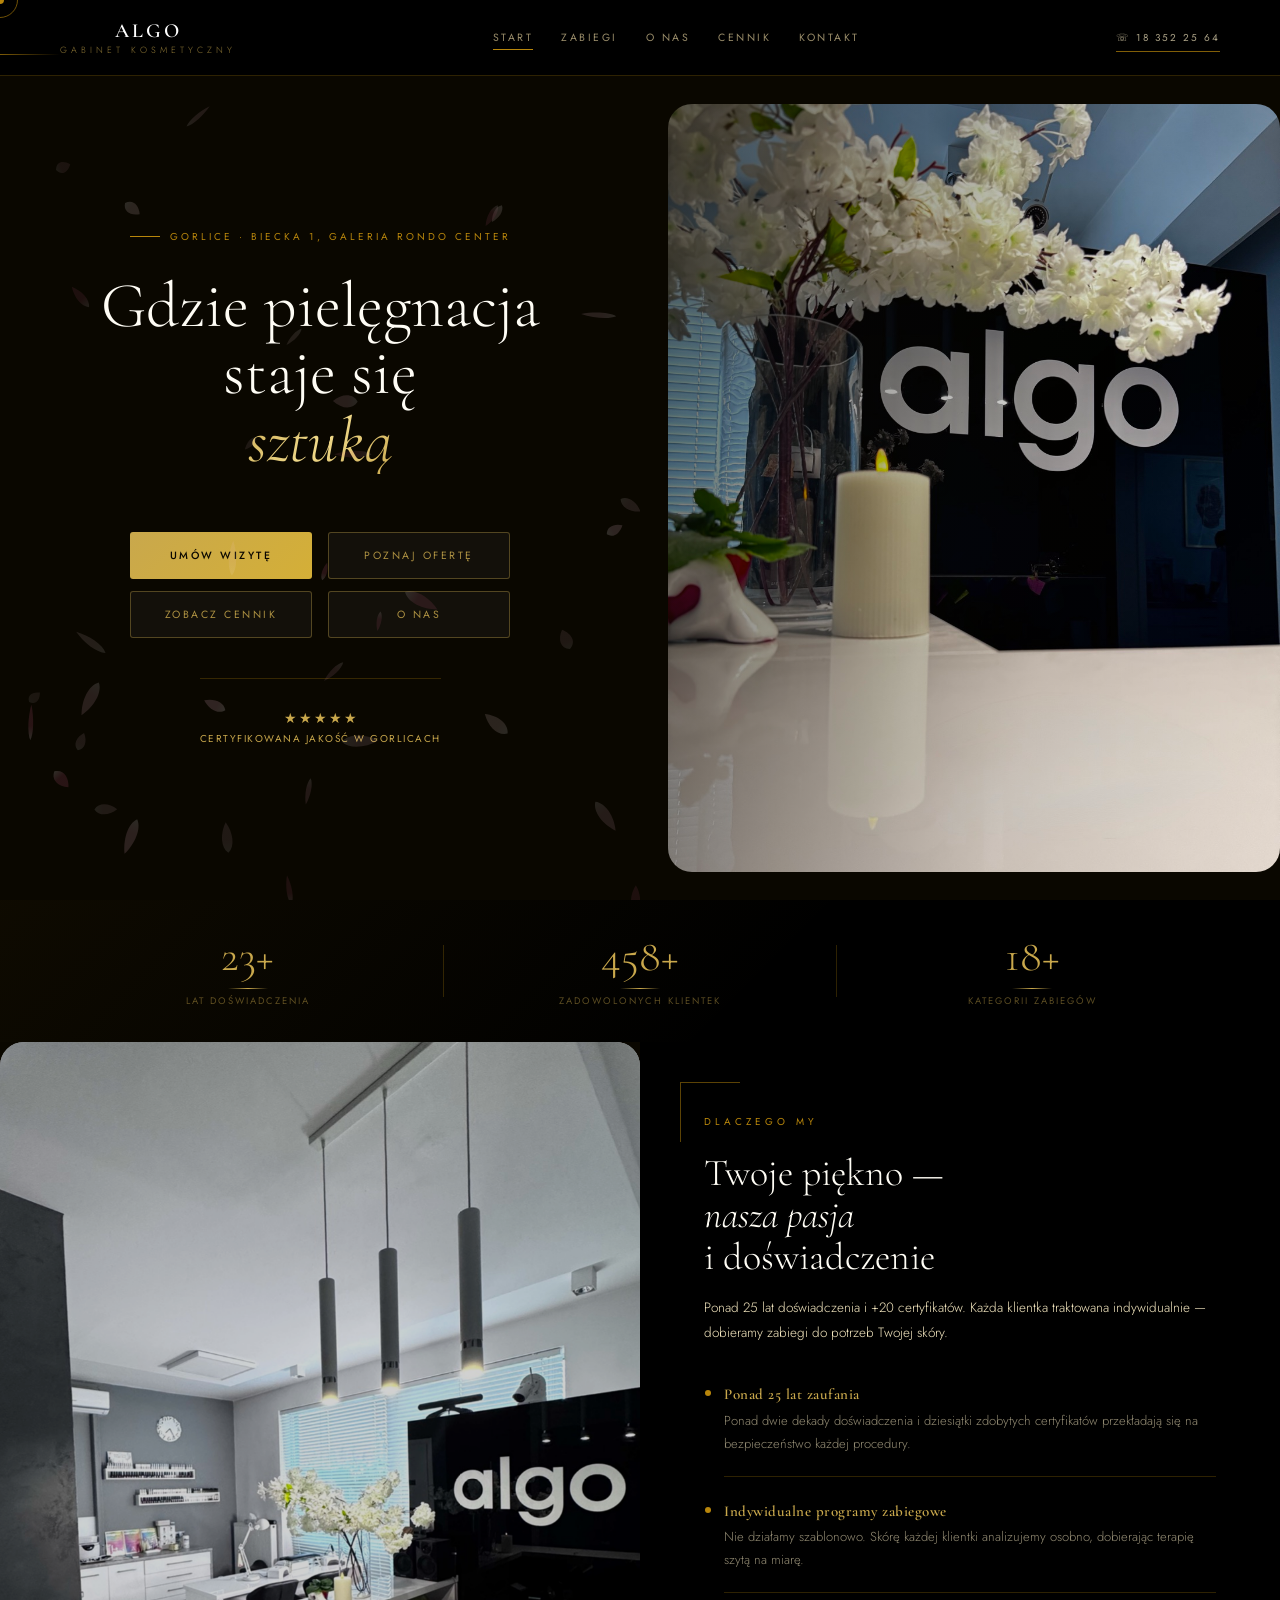
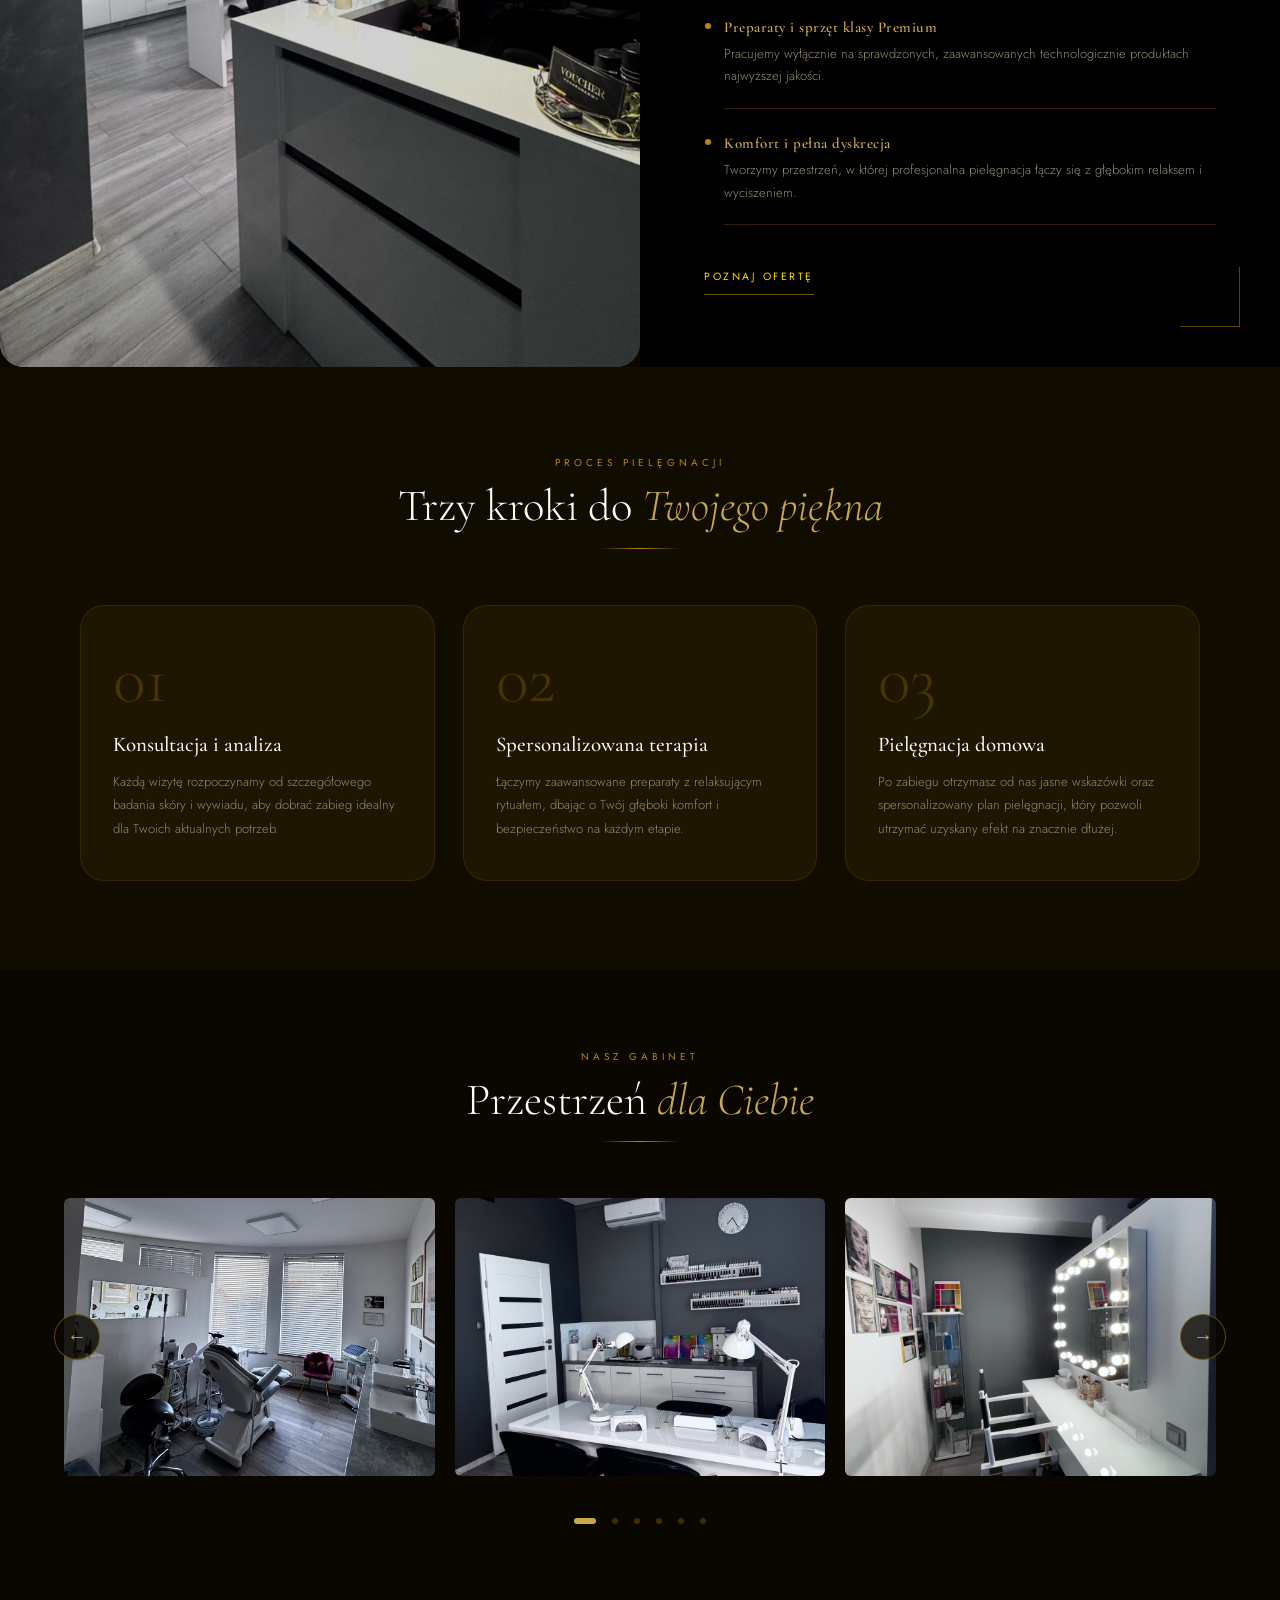
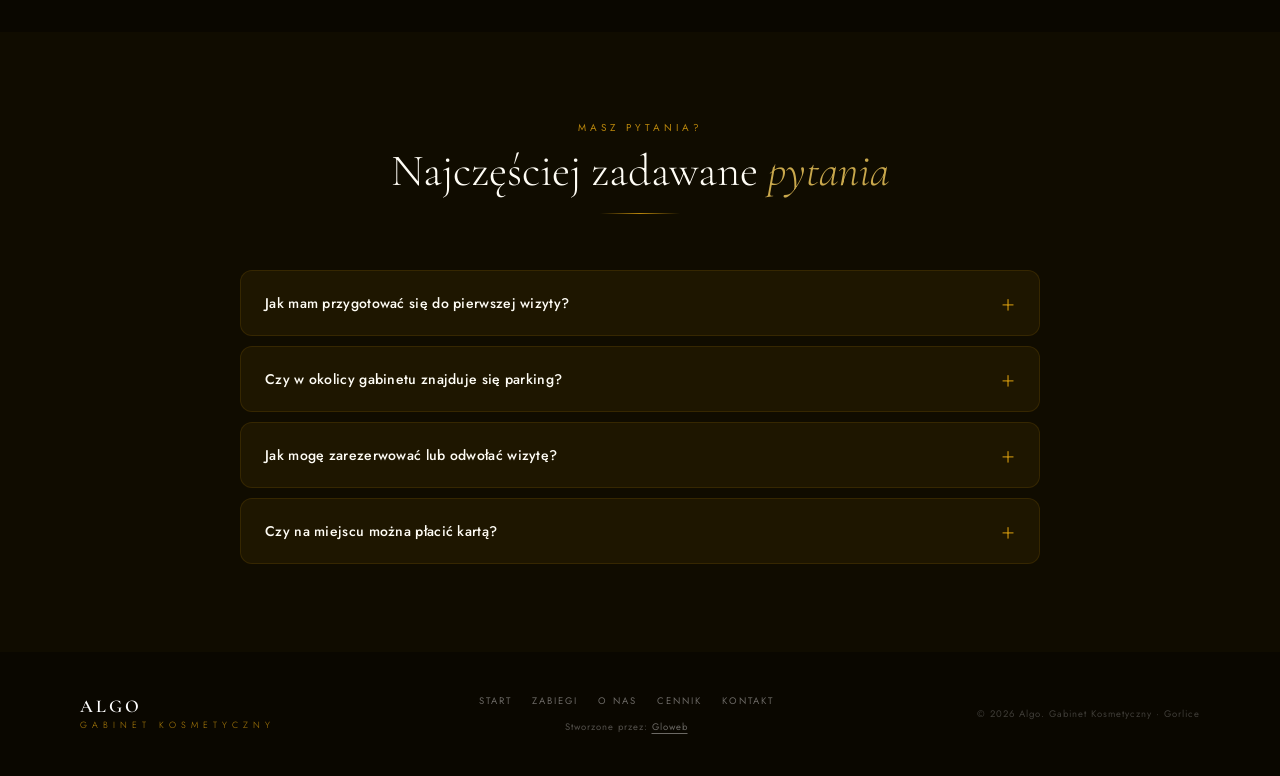
==== commit 49f2a440: "Zmiana na bezpośrednie pobieranie z raw.githubusercontent.com" ====
--- a/index.html
+++ b/index.html
@@ -1375,8 +1375,9 @@
     root.innerHTML=`<div class="pcats">${cats}</div>${tables}`;
   }
 
+  const RAW='https://raw.githubusercontent.com/lesniakcontact/algo/main/';
   function fetchJSON(file){
-    return fetch(file+'?_='+Date.now(),{cache:'no-store'}).then(r=>{if(!r.ok)throw new Error(r.status);return r.json();});
+    return fetch(RAW+file+'?_='+Date.now(),{cache:'no-store'}).then(r=>{if(!r.ok)throw new Error(r.status);return r.json();});
   }
 
   fetchJSON('zabiegi.json').then(d=>{lastZabiegiJSON=JSON.stringify(d);renderZabiegi(d);}).catch(()=>{});
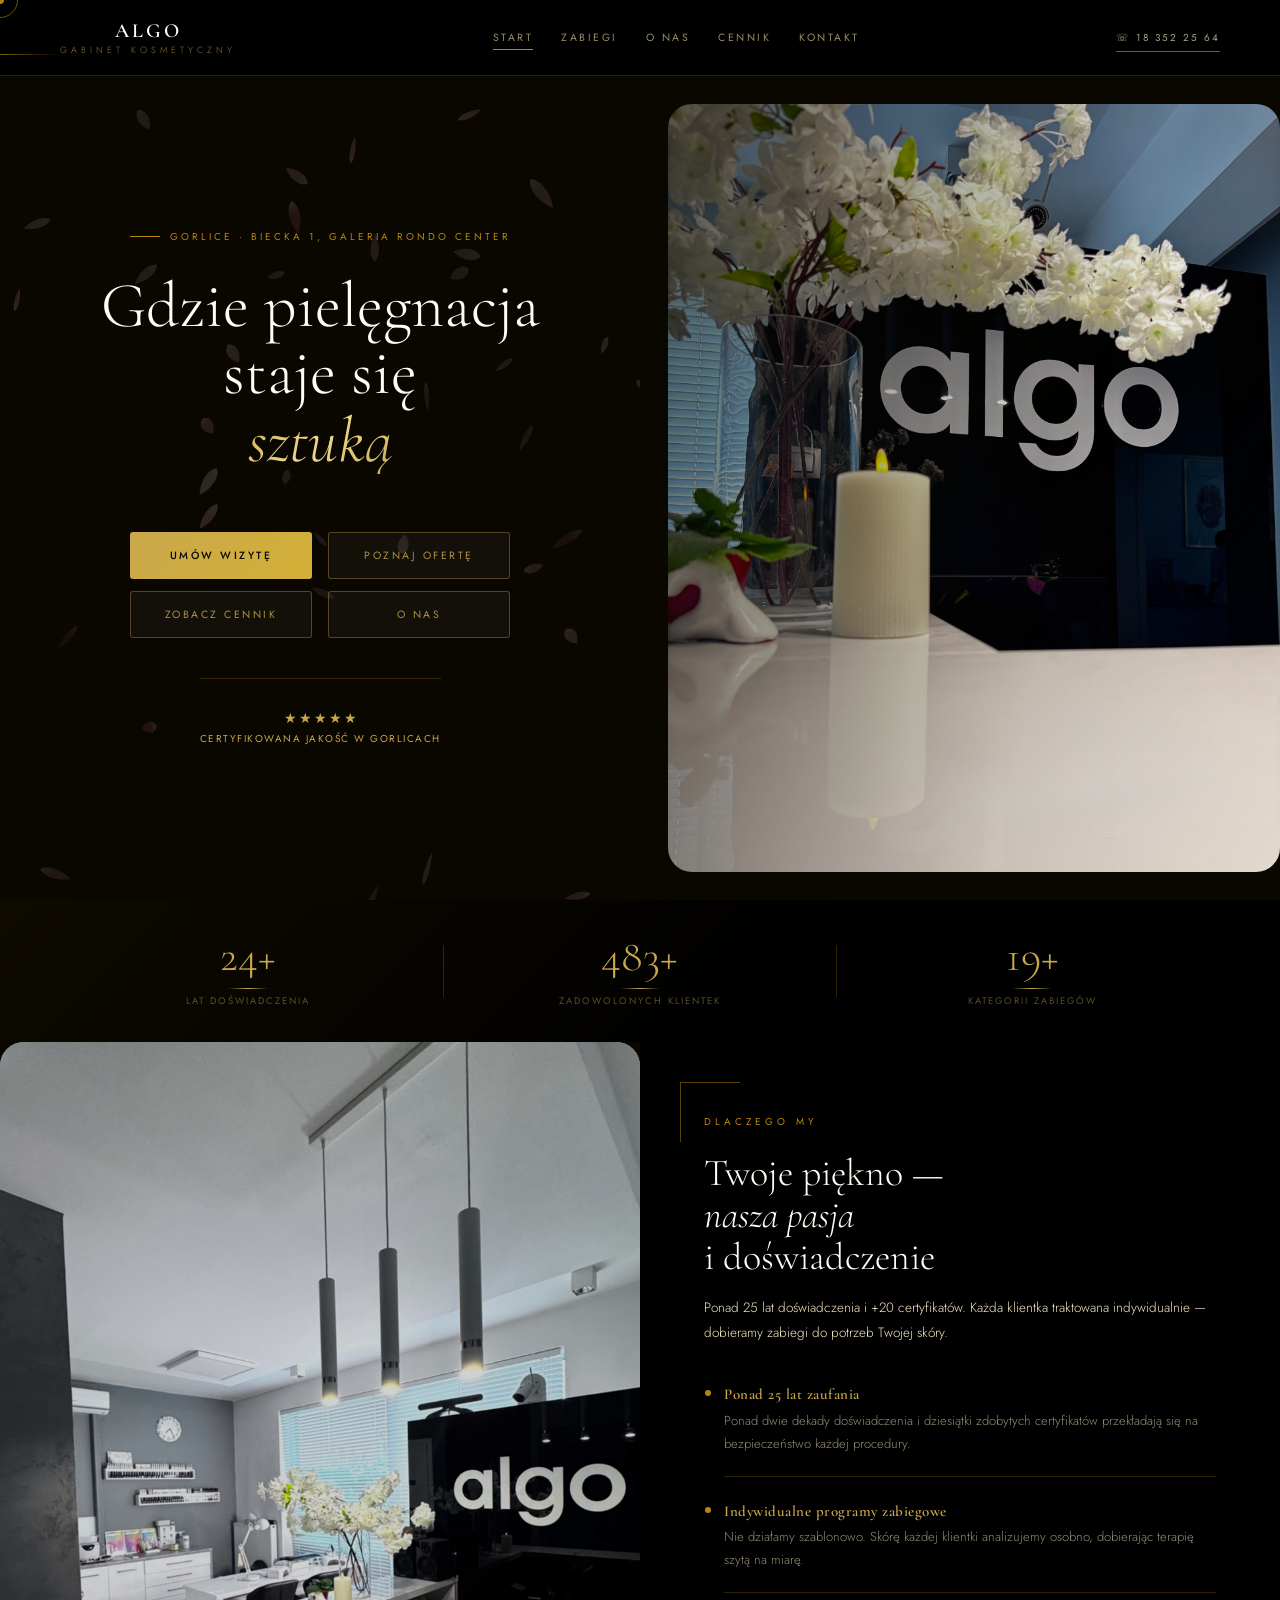
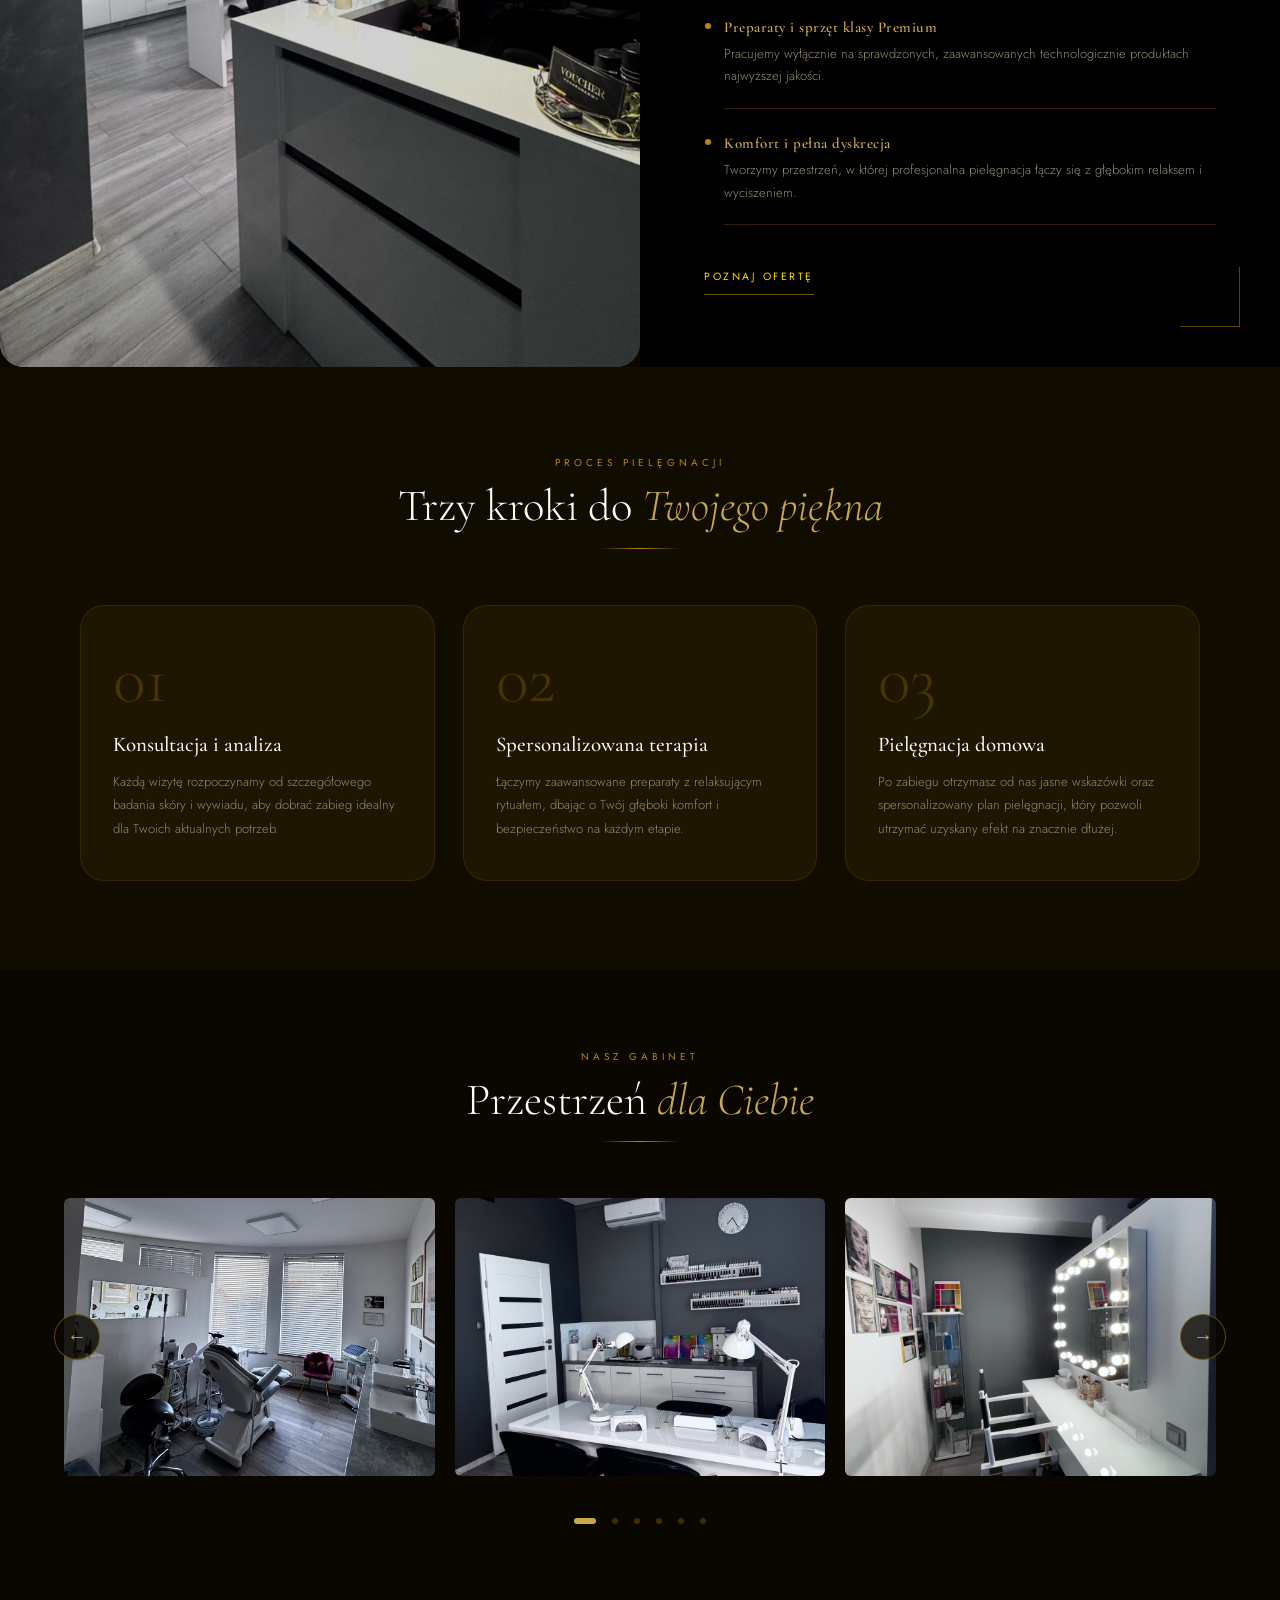
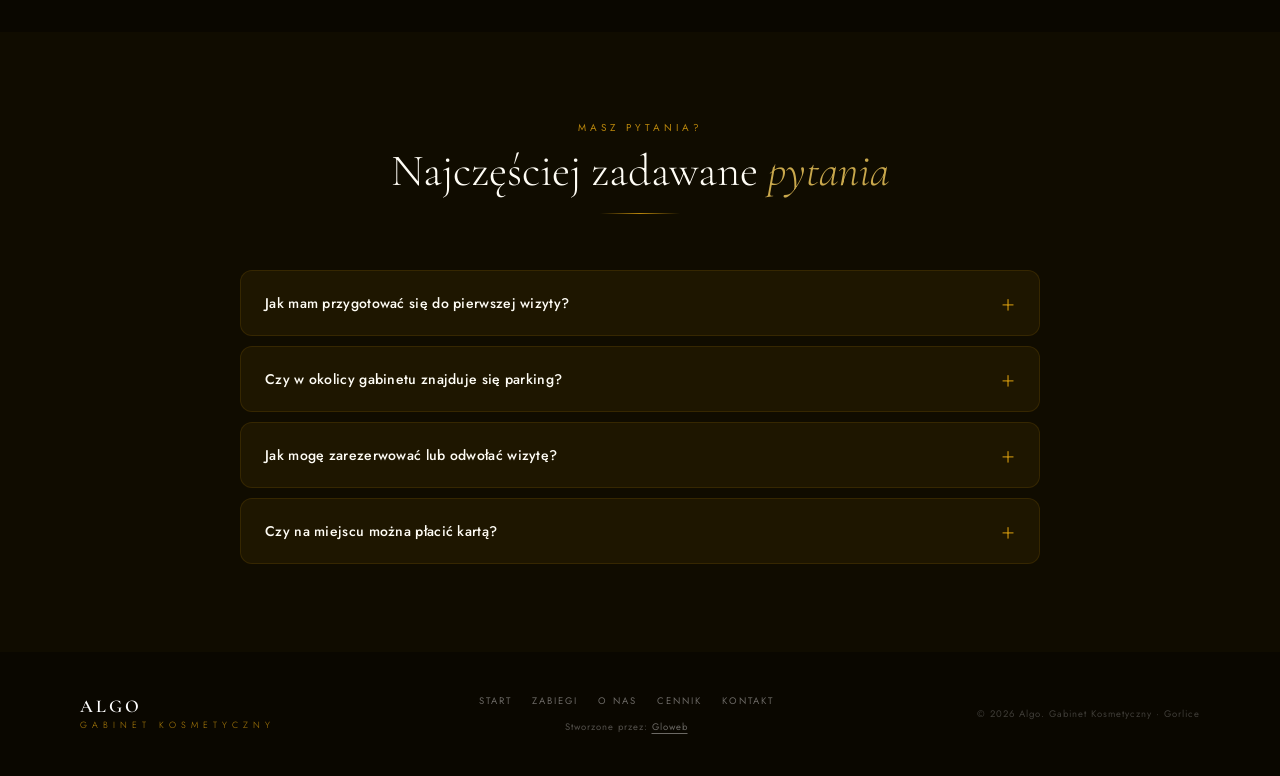
==== commit 30aec97c: "Switch to GitHub API fetch for immediate data after admin saves" ====
--- a/index.html
+++ b/index.html
@@ -1375,9 +1375,12 @@
     root.innerHTML=`<div class="pcats">${cats}</div>${tables}`;
   }
 
-  const RAW='https://raw.githubusercontent.com/lesniakcontact/algo/main/';
+  const GH_API='https://api.github.com/repos/lesniakcontact/algo/contents/';
+  function b64d(s){return decodeURIComponent(escape(atob(s)));}
   function fetchJSON(file){
-    return fetch(RAW+file+'?_='+Date.now(),{cache:'no-store'}).then(r=>{if(!r.ok)throw new Error(r.status);return r.json();});
+    return fetch(GH_API+file,{cache:'no-store',headers:{Accept:'application/vnd.github+json'}})
+      .then(r=>{if(!r.ok)throw new Error(r.status);return r.json();})
+      .then(j=>JSON.parse(b64d(j.content.replace(/\n/g,''))));
   }
 
   fetchJSON('zabiegi.json').then(d=>{lastZabiegiJSON=JSON.stringify(d);renderZabiegi(d);}).catch(()=>{});
@@ -1389,7 +1392,7 @@
   setInterval(function(){
     fetchJSON('cennik.json').then(d=>{const j=JSON.stringify(d);if(j!==lastCennikJSON){lastCennikJSON=j;renderCennik(d);}}).catch(()=>{});
     fetchJSON('zabiegi.json').then(d=>{const j=JSON.stringify(d);if(j!==lastZabiegiJSON){lastZabiegiJSON=j;renderZabiegi(d);}}).catch(()=>{});
-  },5000);
+  },120000);
 })();
 </script>
 
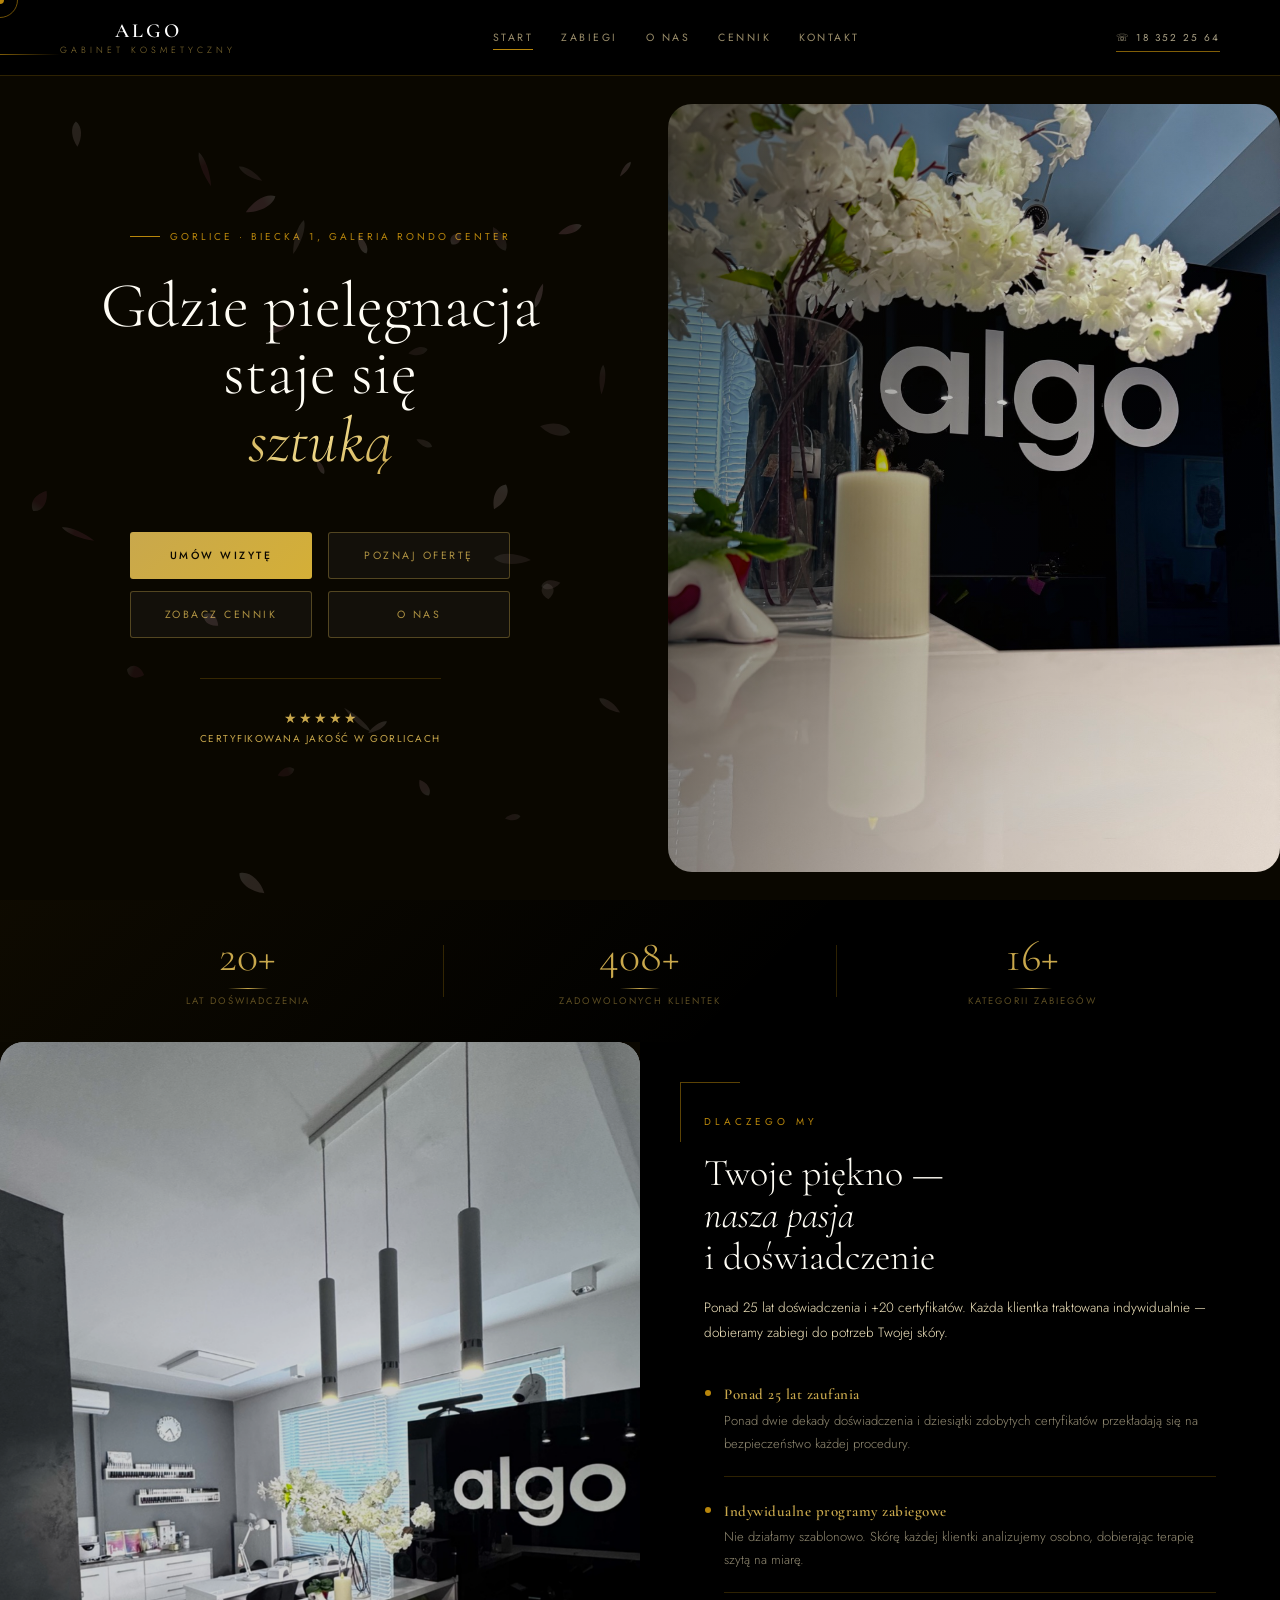
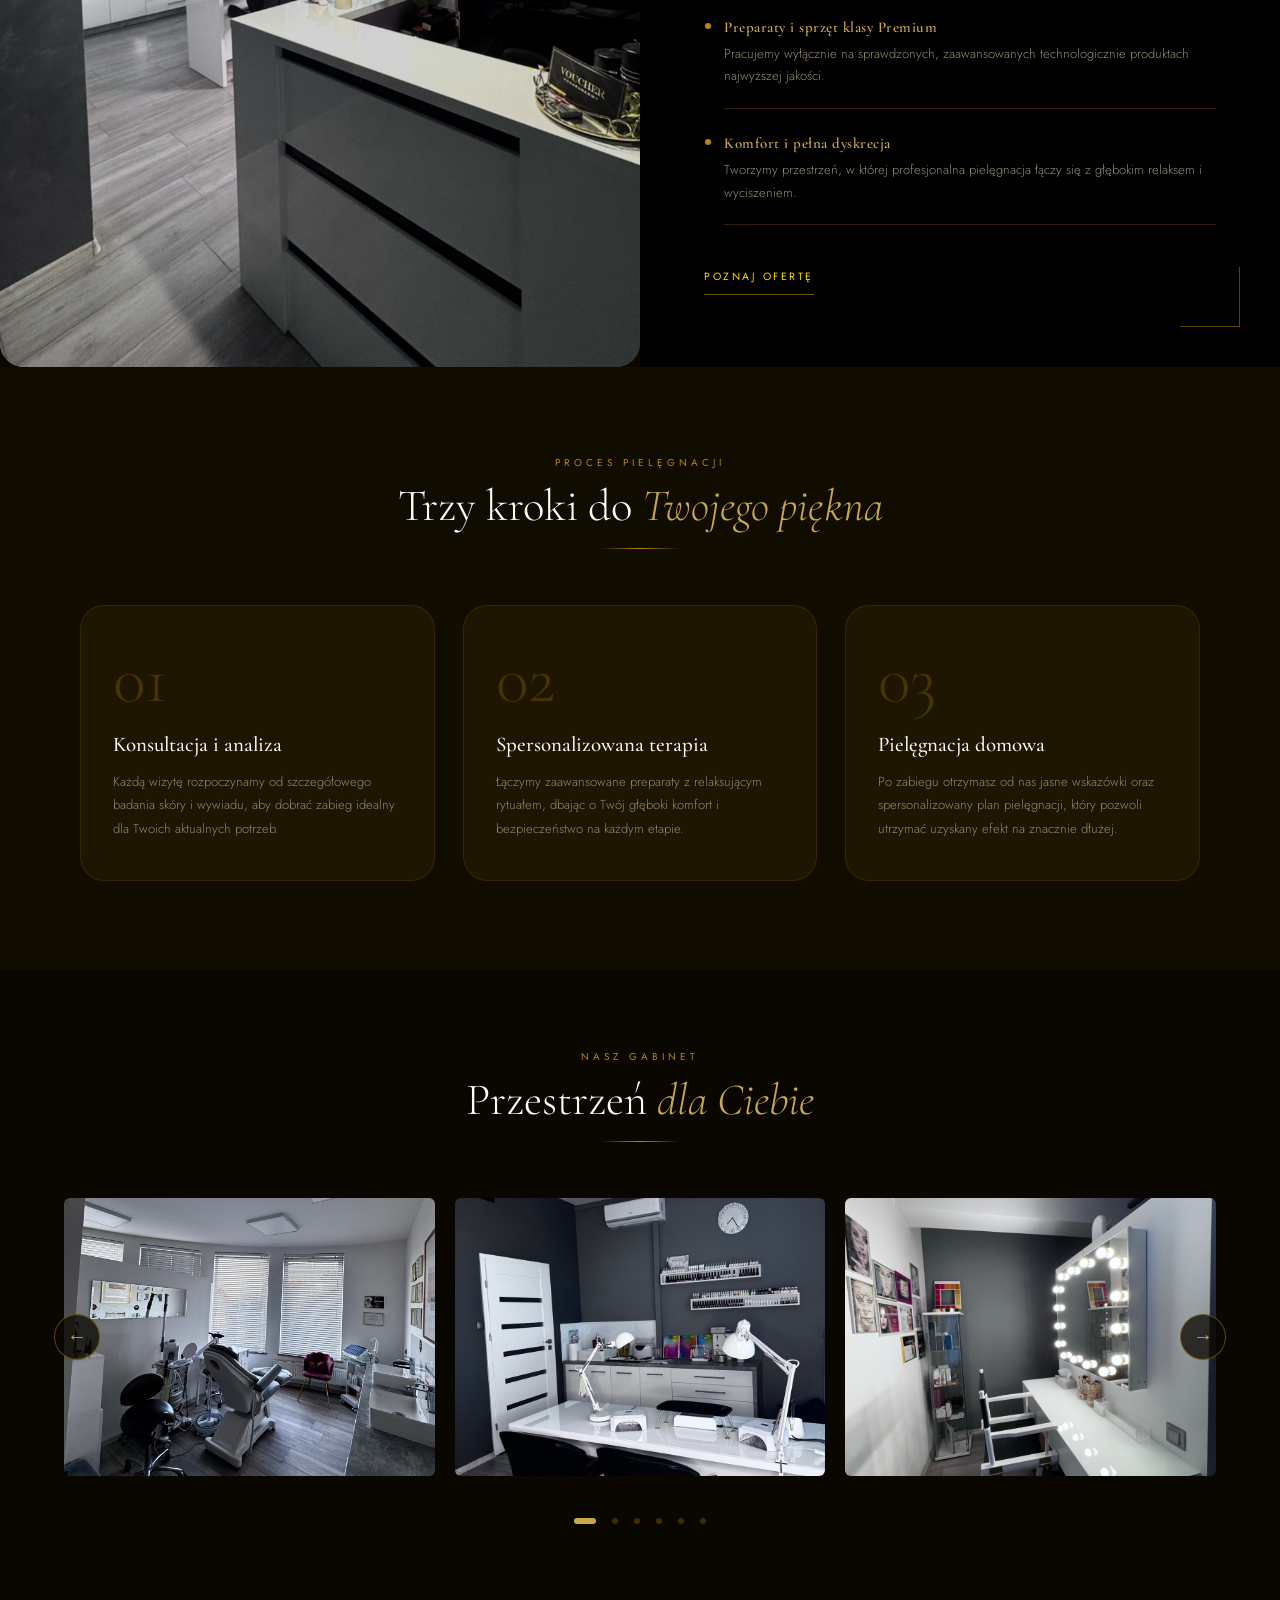
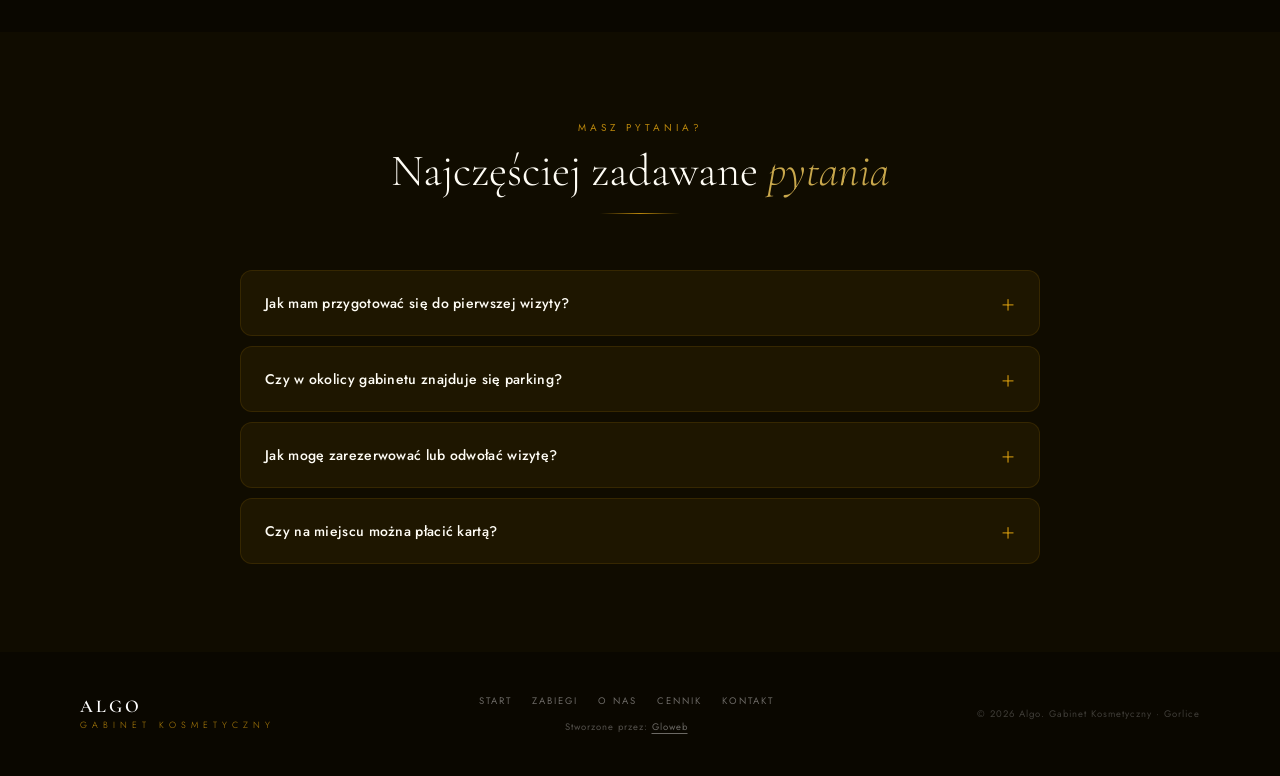
==== commit 75566cf1: "Fix cennik/zabiegi: api.github.com -> raw (omija limit 60/h) Co-Authored-By: Claude Opus 4.8 <norepl" ====
--- a/index.html
+++ b/index.html
@@ -1375,12 +1375,10 @@
     root.innerHTML=`<div class="pcats">${cats}</div>${tables}`;
   }
 
-  const GH_API='https://api.github.com/repos/lesniakcontact/algo/contents/';
-  function b64d(s){return decodeURIComponent(escape(atob(s)));}
+  const GH_RAW='https://raw.githubusercontent.com/lesniakcontact/algo/main/';
   function fetchJSON(file){
-    return fetch(GH_API+file,{cache:'no-store',headers:{Accept:'application/vnd.github+json'}})
-      .then(r=>{if(!r.ok)throw new Error(r.status);return r.json();})
-      .then(j=>JSON.parse(b64d(j.content.replace(/\n/g,''))));
+    return fetch(GH_RAW+file+'?t='+Date.now(),{cache:'no-store'})
+      .then(r=>{if(!r.ok)throw new Error(r.status);return r.json();});
   }
 
   fetchJSON('zabiegi.json').then(d=>{lastZabiegiJSON=JSON.stringify(d);renderZabiegi(d);}).catch(()=>{});
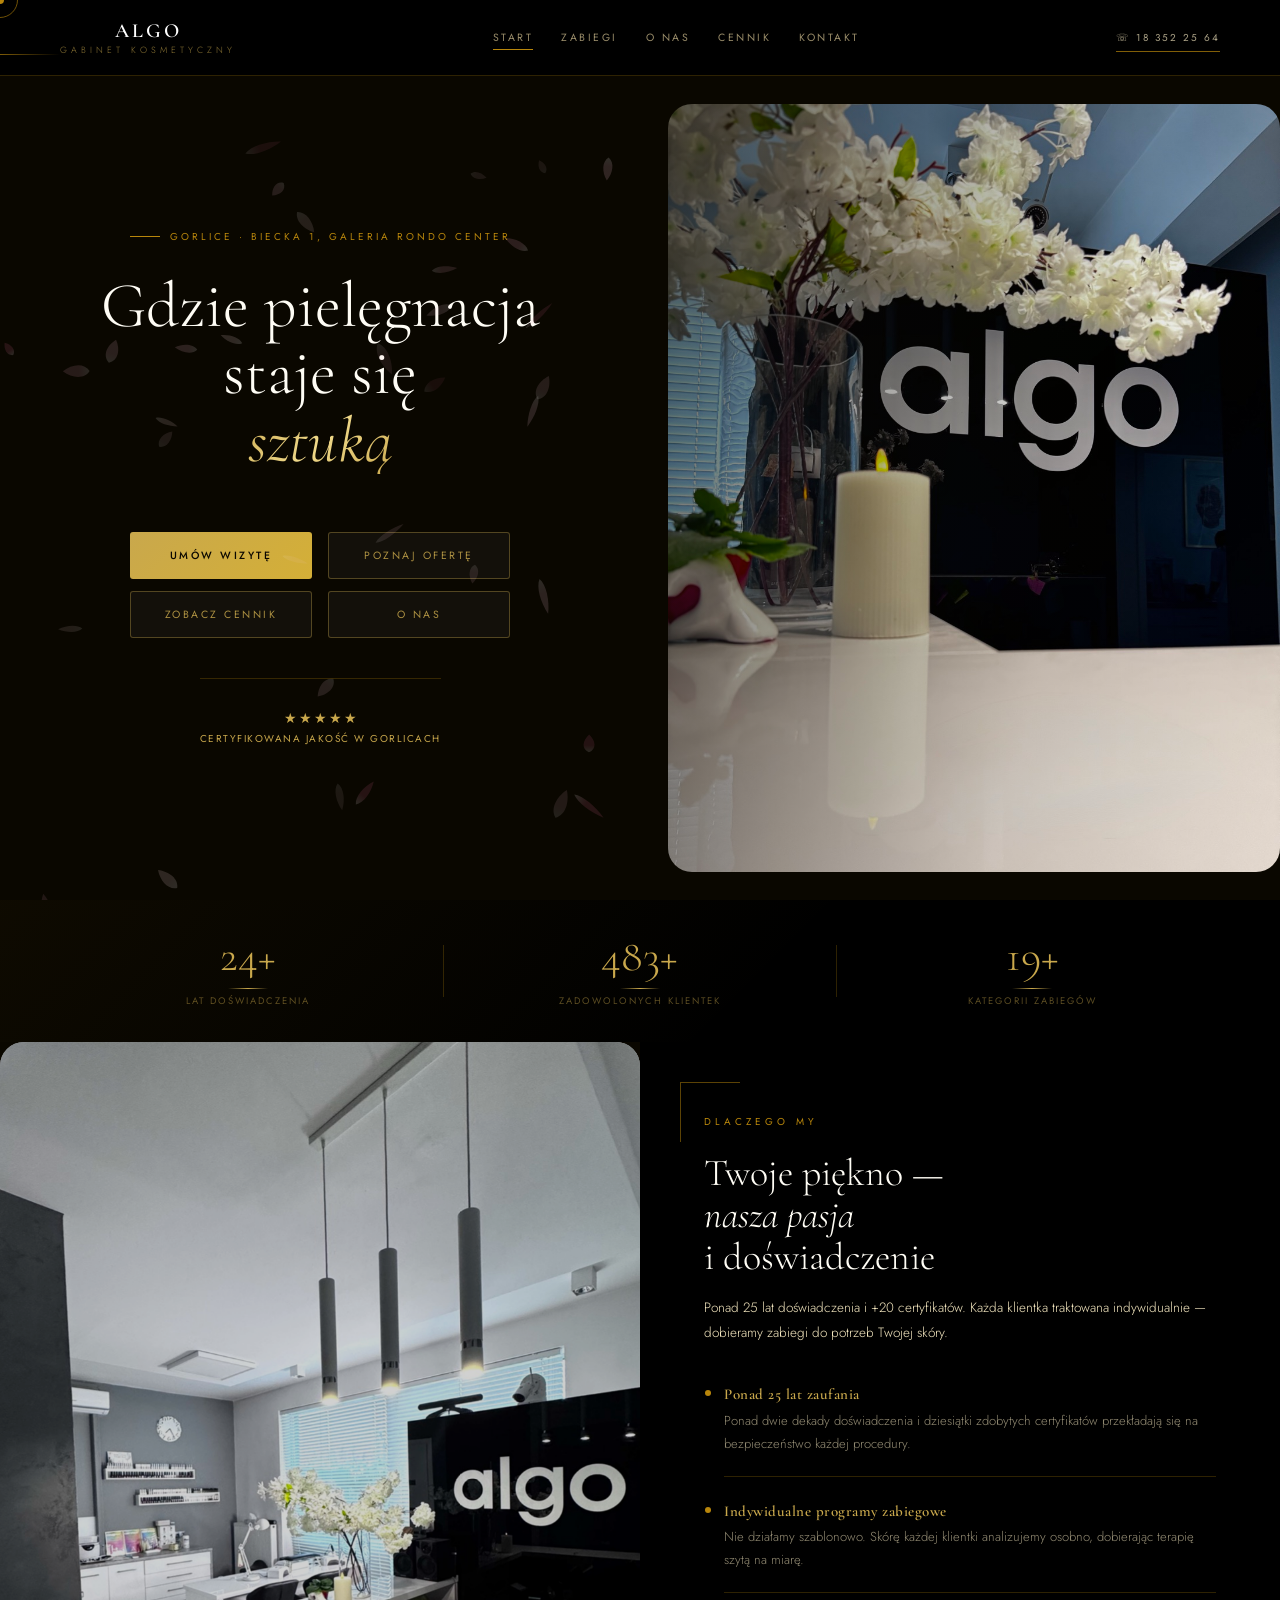
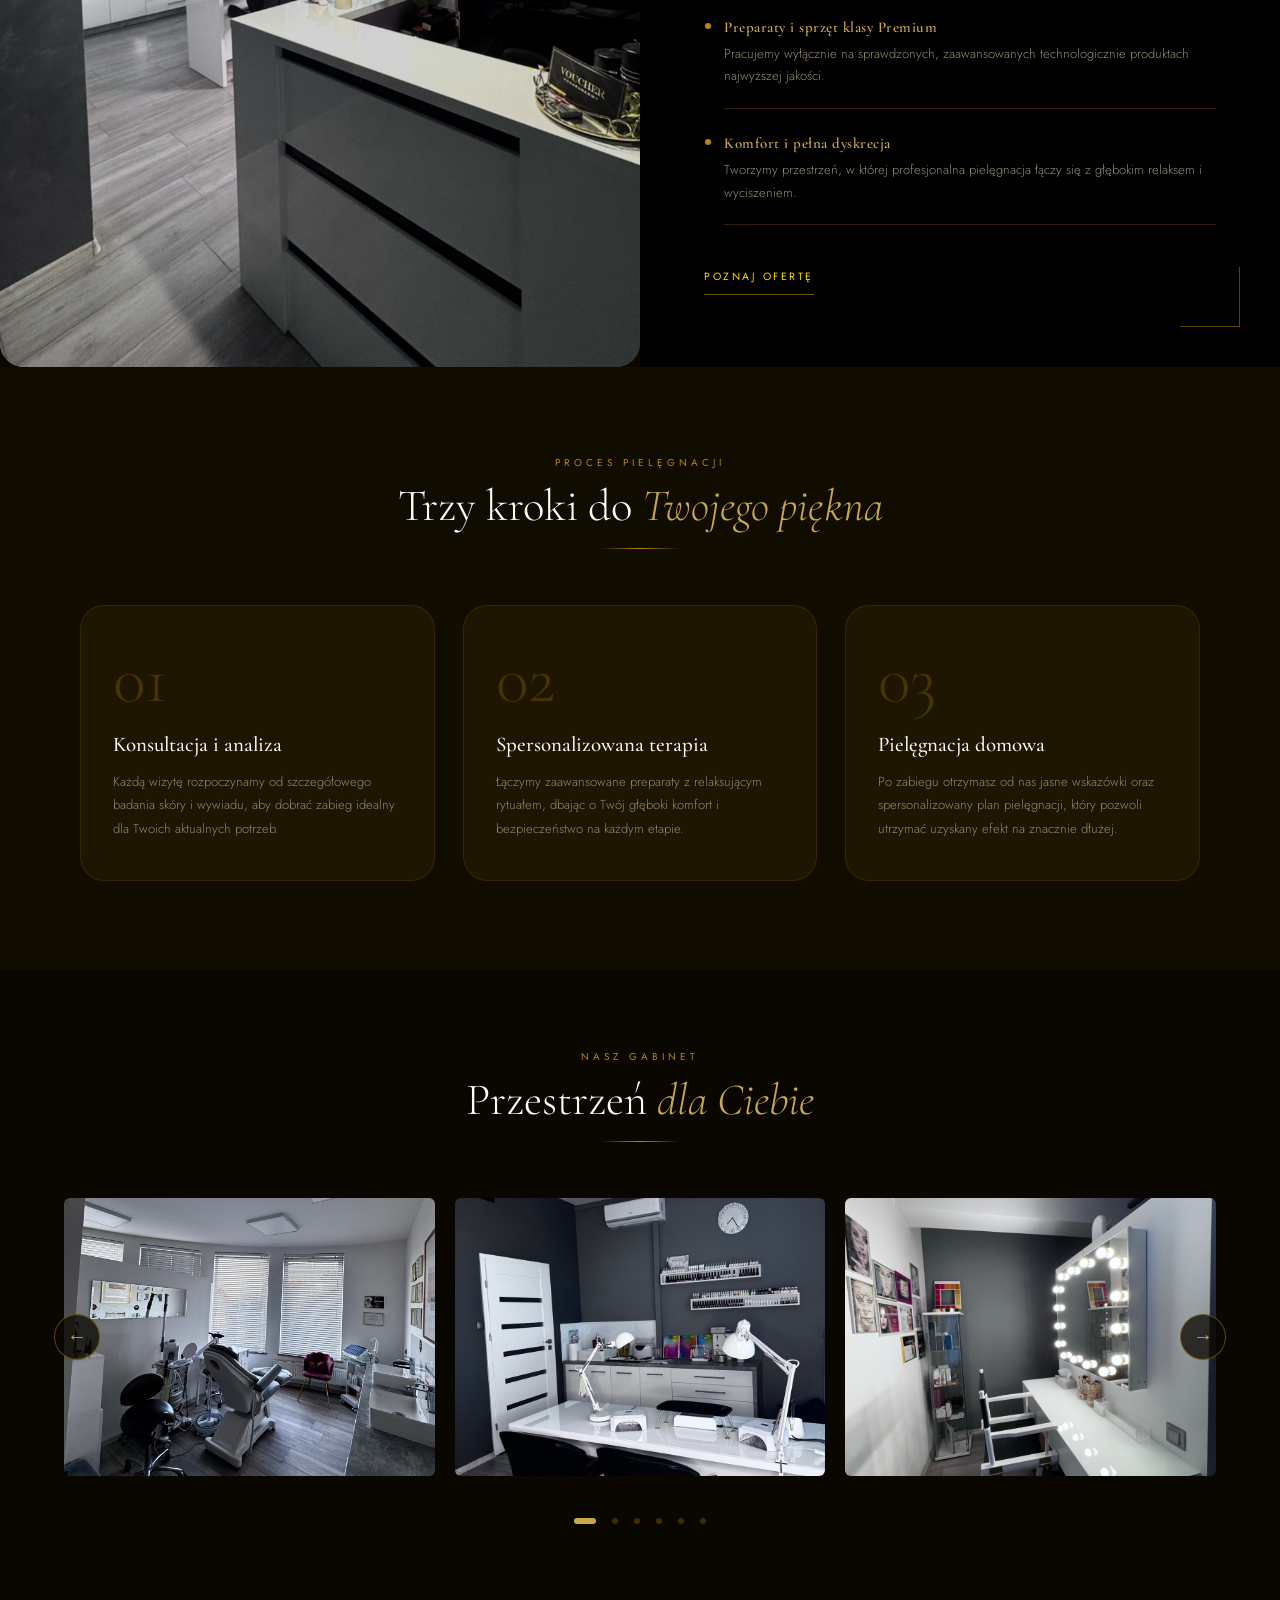
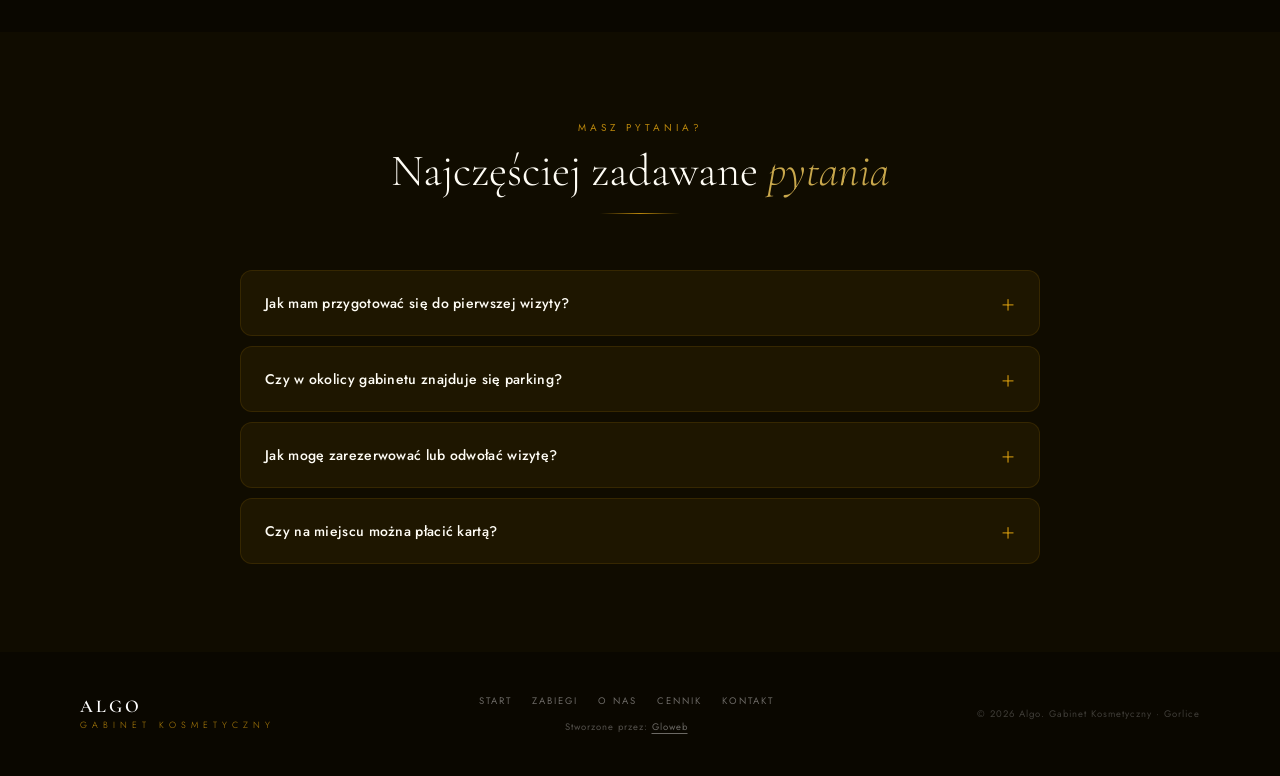
==== commit 70795de7: "Cennik/zabiegi: hybryda api->raw (natychmiast + fallback bez limitu) Co-Authored-By: Claude Opus 4.8" ====
--- a/index.html
+++ b/index.html
@@ -1375,10 +1375,21 @@
     root.innerHTML=`<div class="pcats">${cats}</div>${tables}`;
   }
 
+  const GH_API='https://api.github.com/repos/lesniakcontact/algo/contents/';
   const GH_RAW='https://raw.githubusercontent.com/lesniakcontact/algo/main/';
-  function fetchJSON(file){
+  function b64d(s){return decodeURIComponent(escape(atob(s)));}
+  function fetchRaw(file){
+    // raw CDN: bez limitu, cache do 5 min (query jest ignorowane przez Fastly)
     return fetch(GH_RAW+file+'?t='+Date.now(),{cache:'no-store'})
       .then(r=>{if(!r.ok)throw new Error(r.status);return r.json();});
+  }
+  function fetchJSON(file){
+    // Najpierw contents API (natychmiastowe, bez CDN cache) — przy limicie 60/h/IP (403)
+    // graceful fallback na raw, wiec strona nigdy nie jest pusta.
+    return fetch(GH_API+file,{cache:'no-store',headers:{Accept:'application/vnd.github+json'}})
+      .then(r=>{if(!r.ok)throw new Error(r.status);return r.json();})
+      .then(j=>JSON.parse(b64d(j.content.replace(/\n/g,''))))
+      .catch(()=>fetchRaw(file));
   }
 
   fetchJSON('zabiegi.json').then(d=>{lastZabiegiJSON=JSON.stringify(d);renderZabiegi(d);}).catch(()=>{});
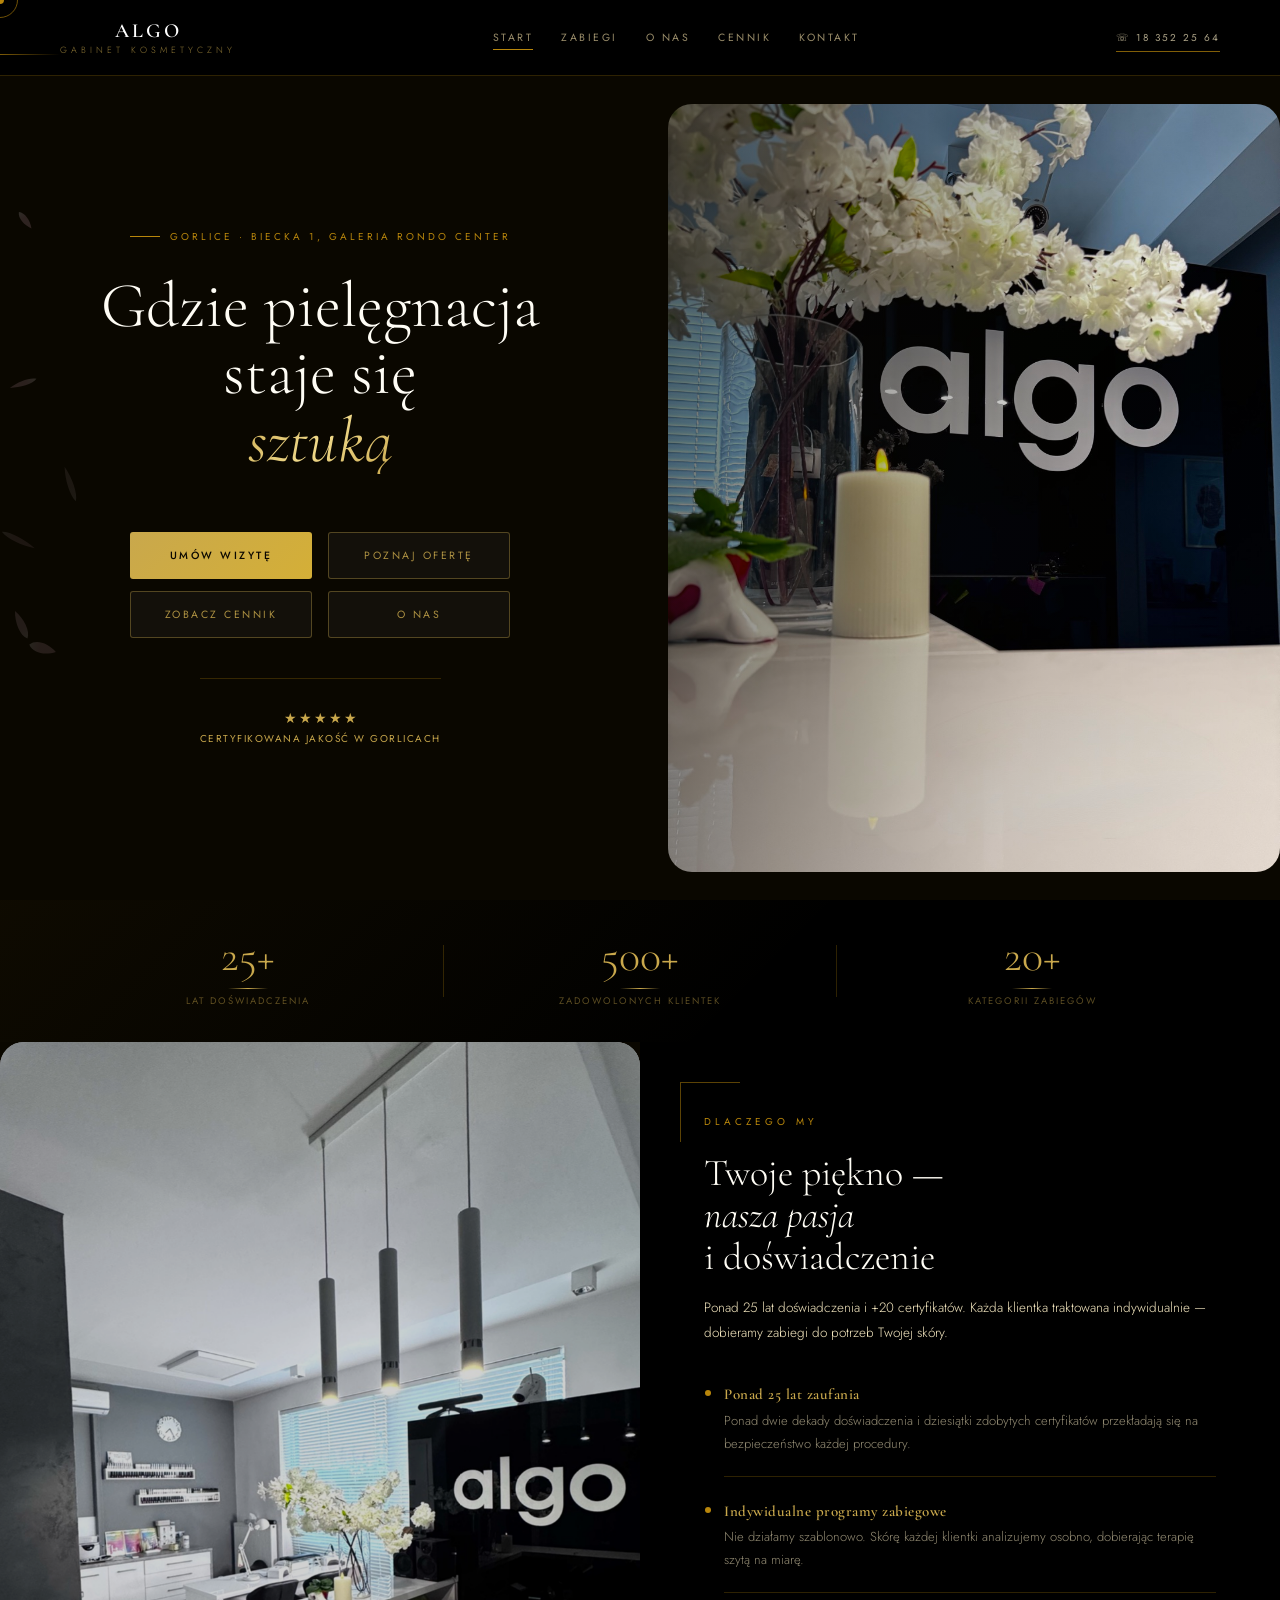
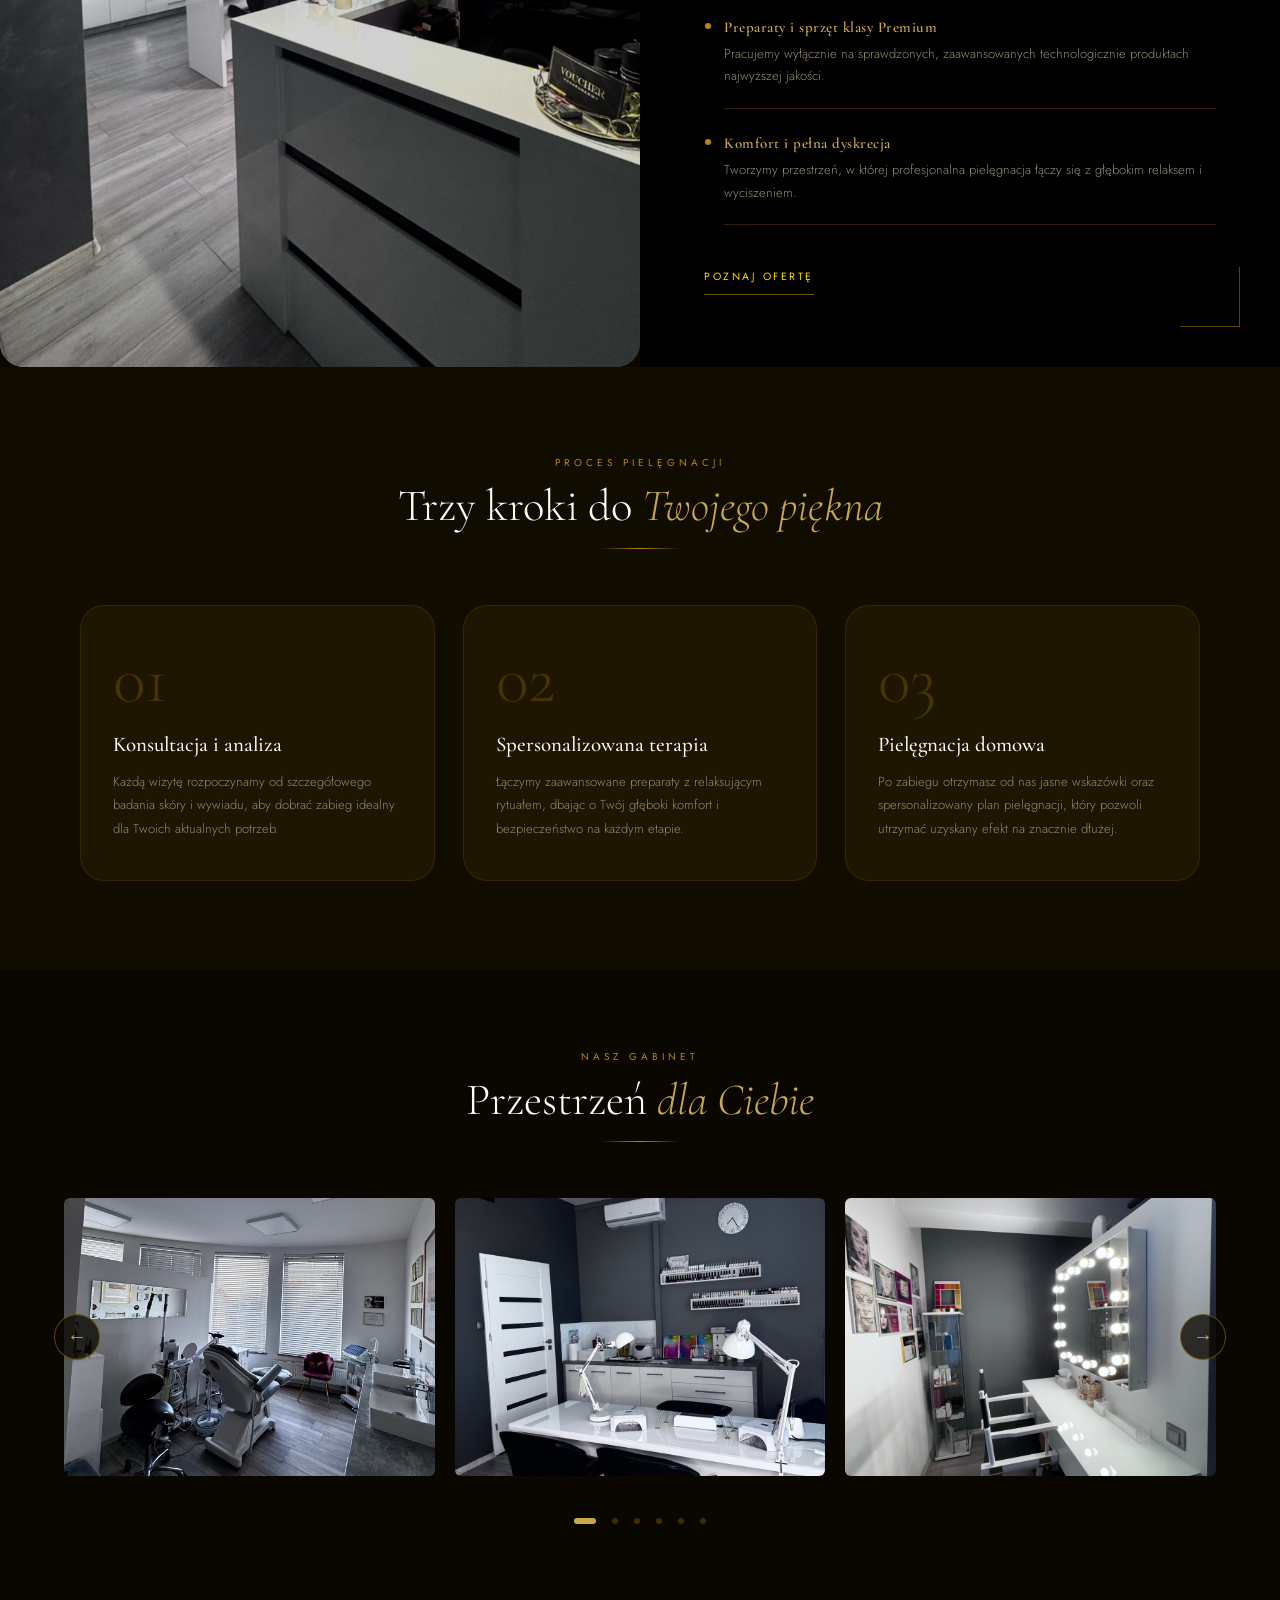
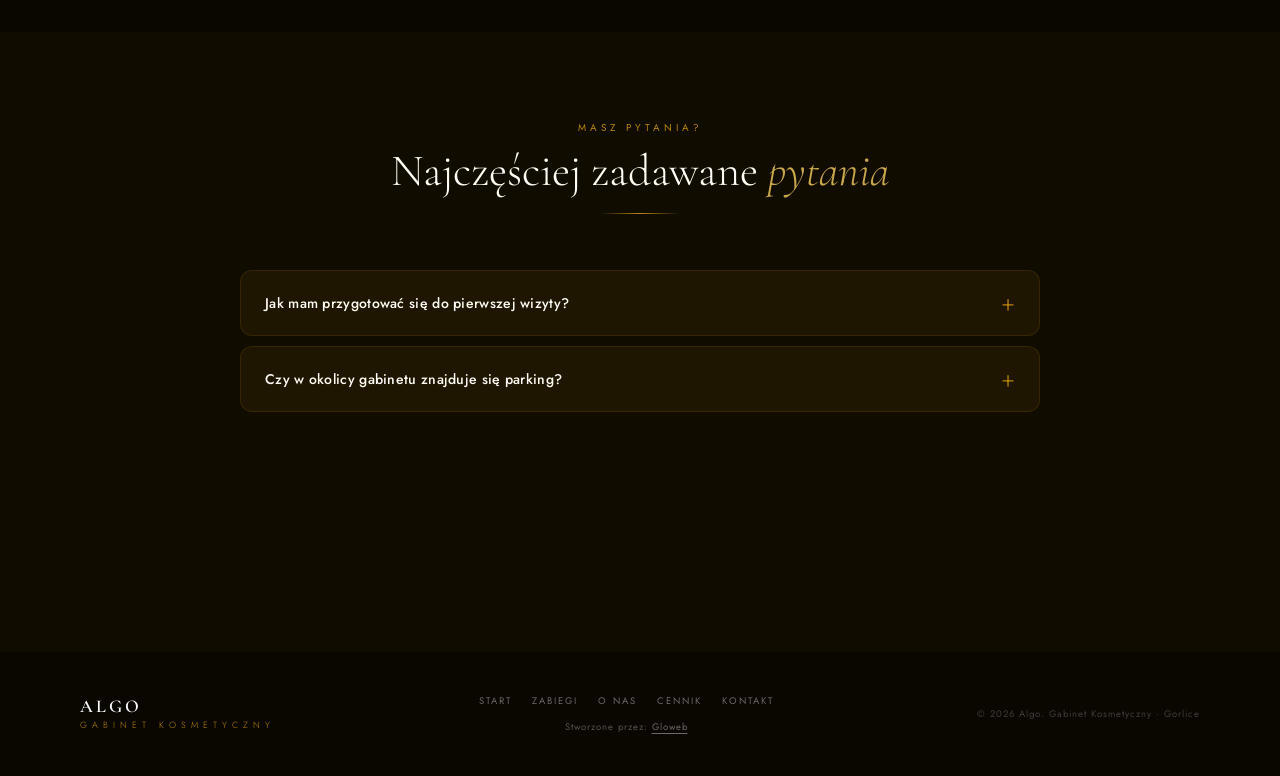
==== commit fa063101: "Poll w tle przez raw (bez limitu), nie pali kwoty api 60/h Co-Authored-By: Claude Opus 4.8 <noreply@" ====
--- a/index.html
+++ b/index.html
@@ -1398,10 +1398,11 @@
     if(root)root.innerHTML='<p class="pnote" style="padding:40px 0;text-align:center">Prosimy o kontakt telefoniczny: 18 352 25 64</p>';
   });
 
+  // Poll w tle przez raw (bez limitu) — nie pali limitu 60/h api. Pierwsze ladowanie zostaje na fetchJSON (api, instant).
   setInterval(function(){
-    fetchJSON('cennik.json').then(d=>{const j=JSON.stringify(d);if(j!==lastCennikJSON){lastCennikJSON=j;renderCennik(d);}}).catch(()=>{});
-    fetchJSON('zabiegi.json').then(d=>{const j=JSON.stringify(d);if(j!==lastZabiegiJSON){lastZabiegiJSON=j;renderZabiegi(d);}}).catch(()=>{});
-  },120000);
+    fetchRaw('cennik.json').then(d=>{const j=JSON.stringify(d);if(j!==lastCennikJSON){lastCennikJSON=j;renderCennik(d);}}).catch(()=>{});
+    fetchRaw('zabiegi.json').then(d=>{const j=JSON.stringify(d);if(j!==lastZabiegiJSON){lastZabiegiJSON=j;renderZabiegi(d);}}).catch(()=>{});
+  },300000);
 })();
 </script>
 
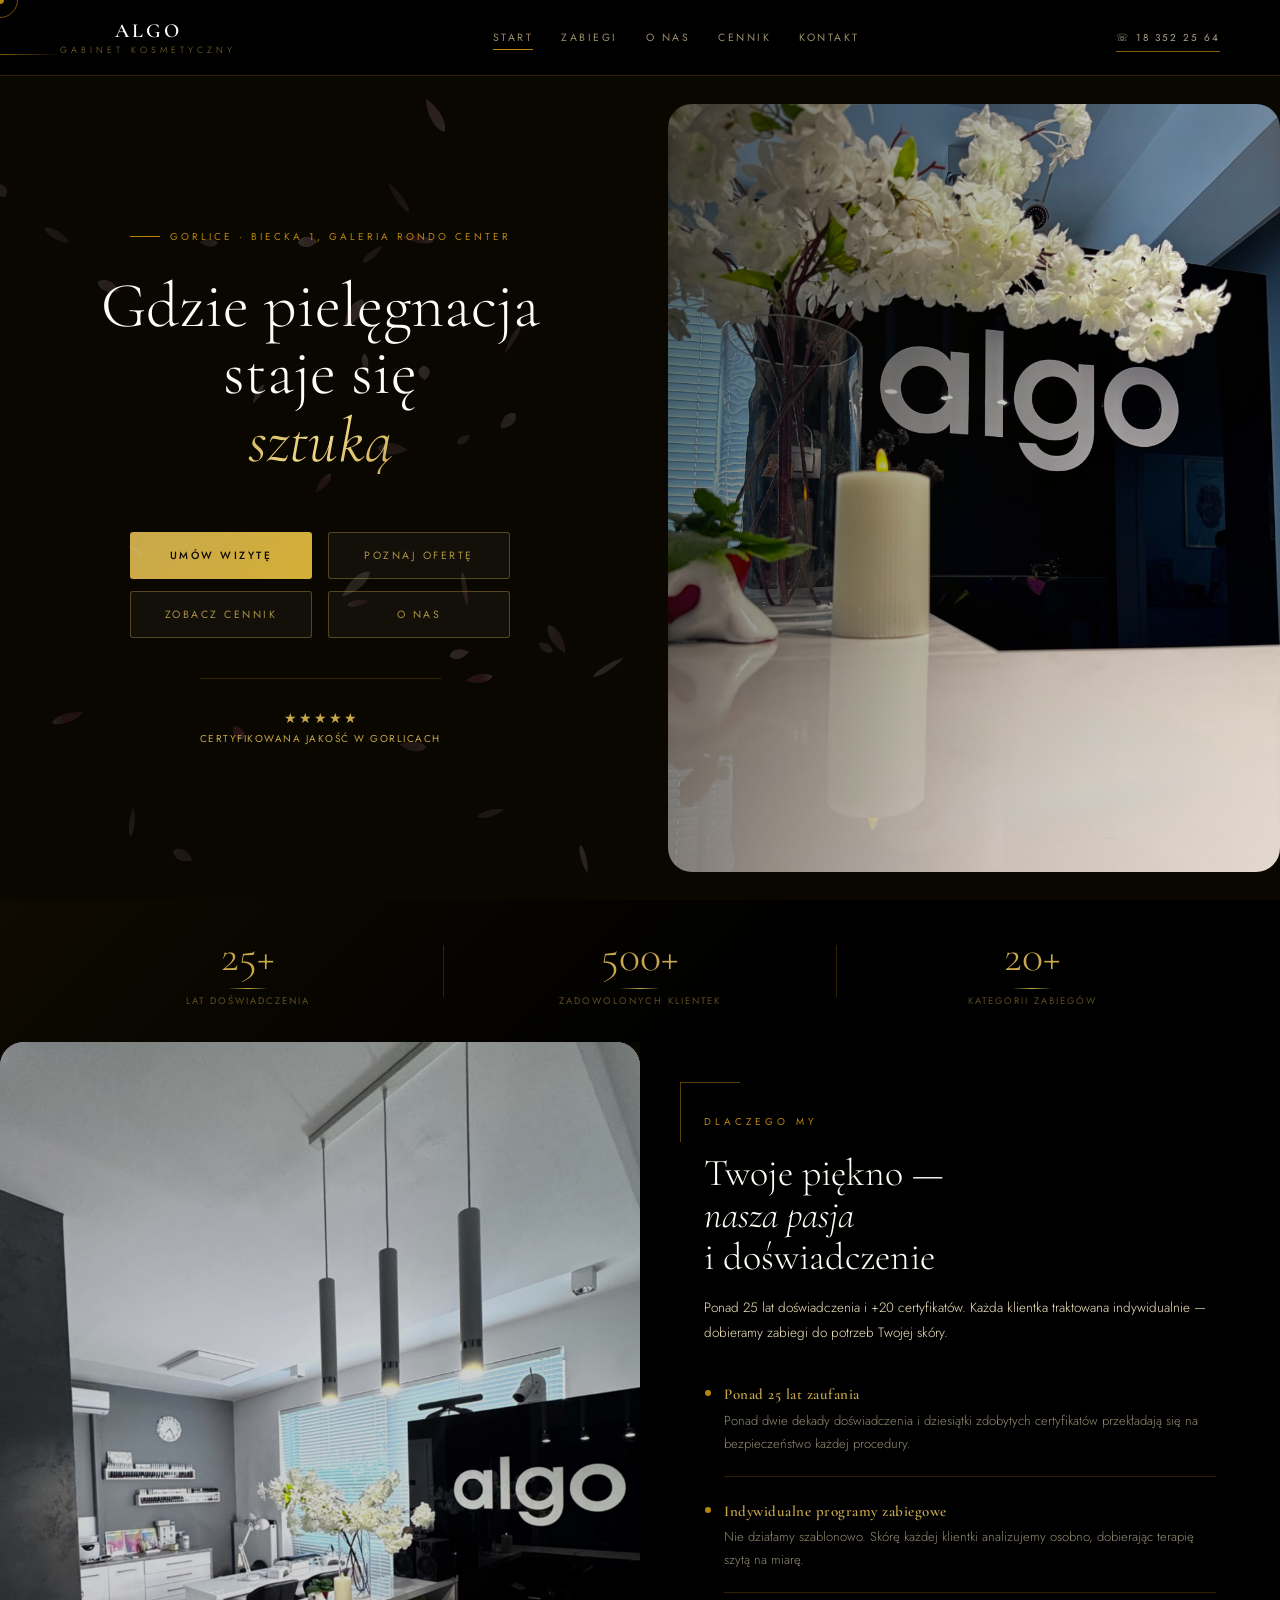
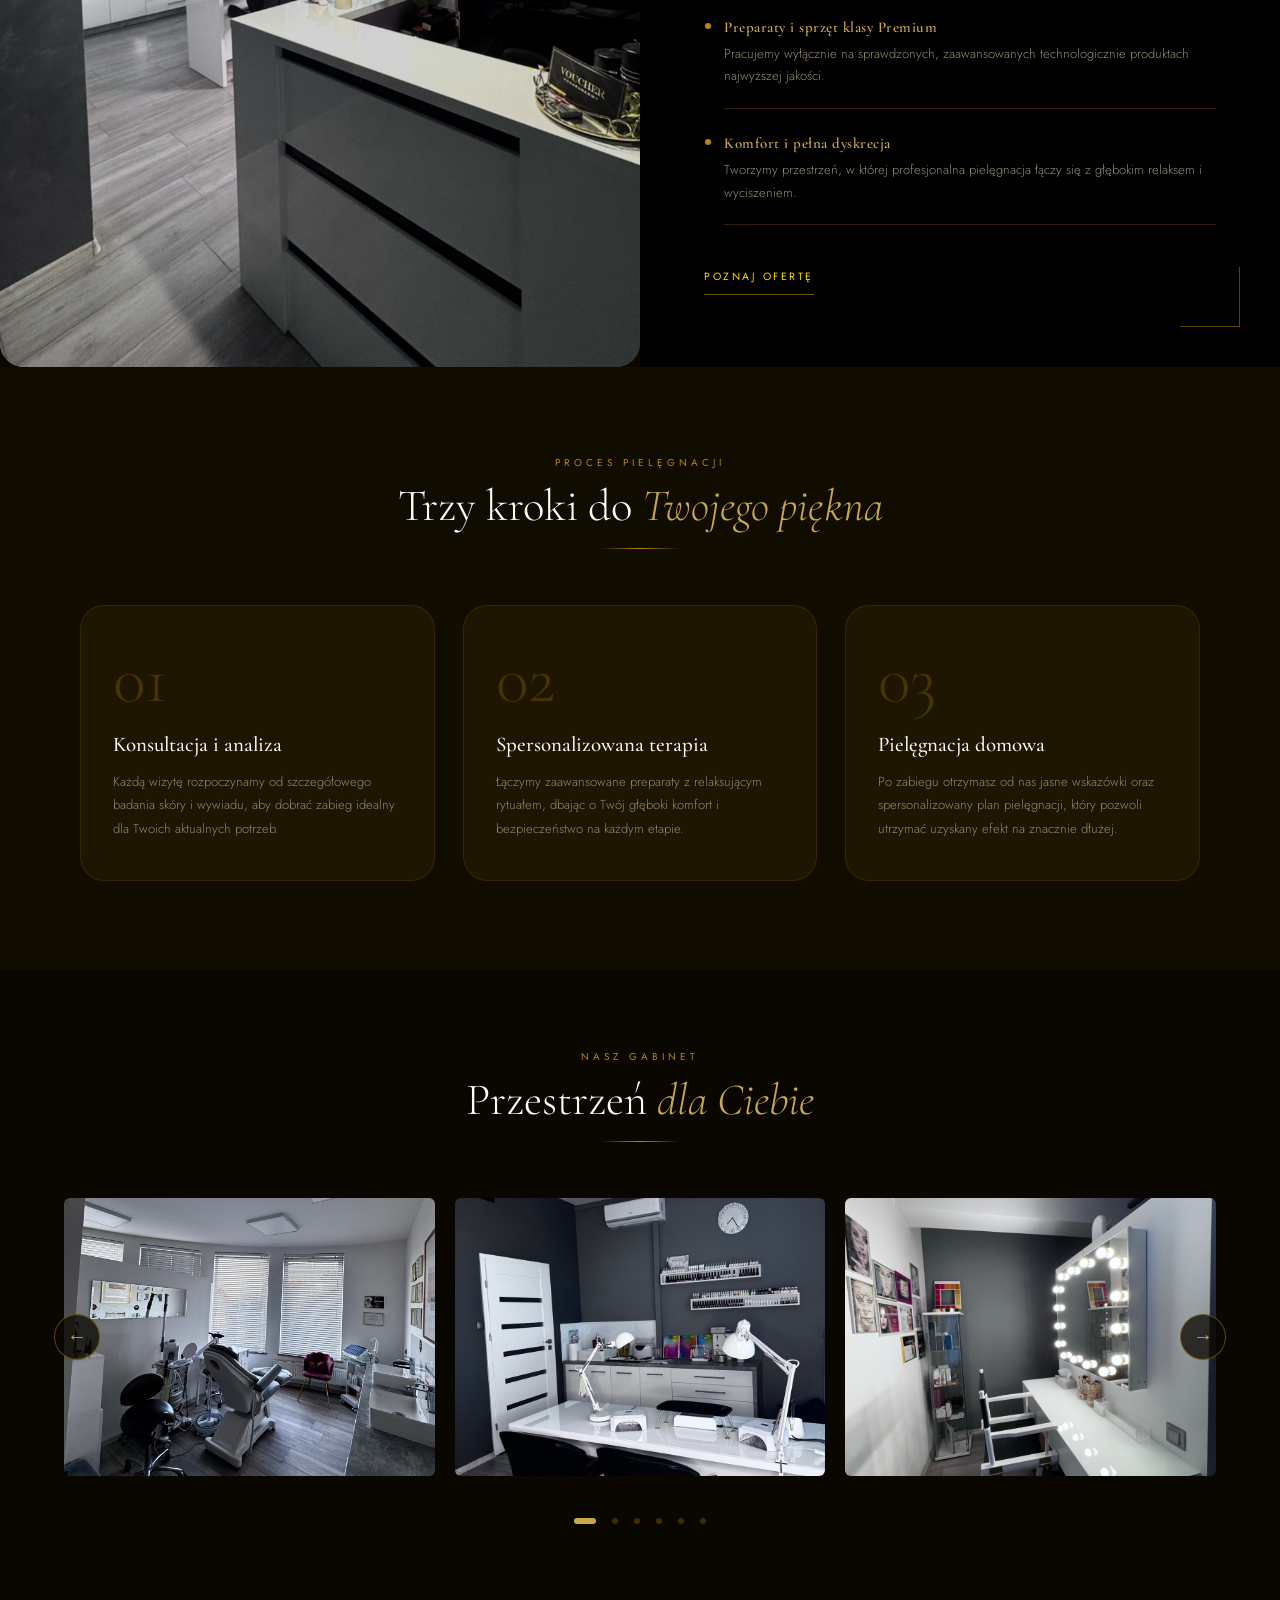
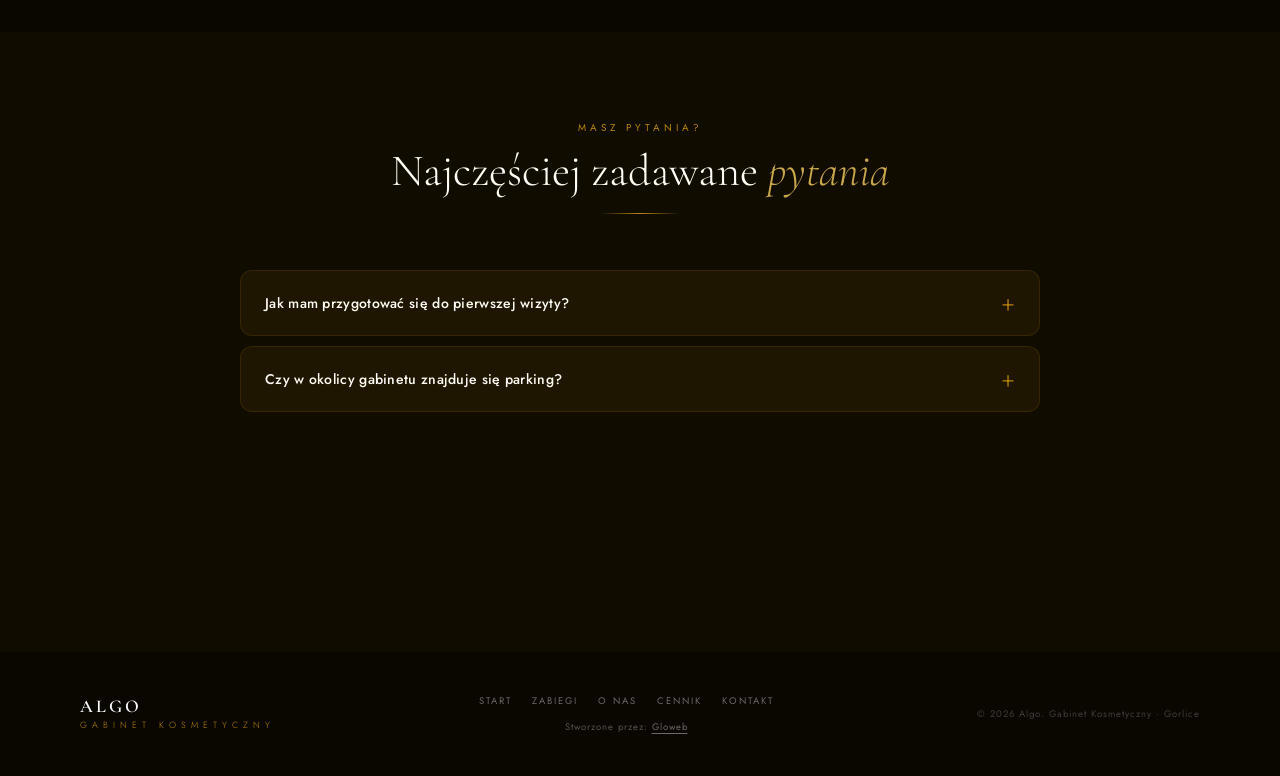
==== commit b7d75331: "Przycisk Poznaj oferte (Dlaczego my) -> zabiegi zamiast modalu laseroterapii Co-Authored-By: Claude " ====
--- a/index.html
+++ b/index.html
@@ -668,7 +668,7 @@
         <li><strong class="feat-title">Preparaty i sprzęt klasy Premium</strong><span class="feat-desc">Pracujemy wyłącznie na sprawdzonych, zaawansowanych technologicznie produktach najwyższej jakości.</span></li>
         <li><strong class="feat-title">Komfort i pełna dyskrecja</strong><span class="feat-desc">Tworzymy przestrzeń, w której profesjonalna pielęgnacja łączy się z głębokim relaksem i wyciszeniem.</span></li>
       </ul>
-      <button class="btn btn-p sr" style="transition-delay:.3s;align-self:flex-start" onclick="om('laser')">Poznaj ofertę</button>
+      <button class="btn btn-p sr" style="transition-delay:.3s;align-self:flex-start" onclick="sp('zabiegi')">Poznaj ofertę</button>
     </div>
   </div>
 
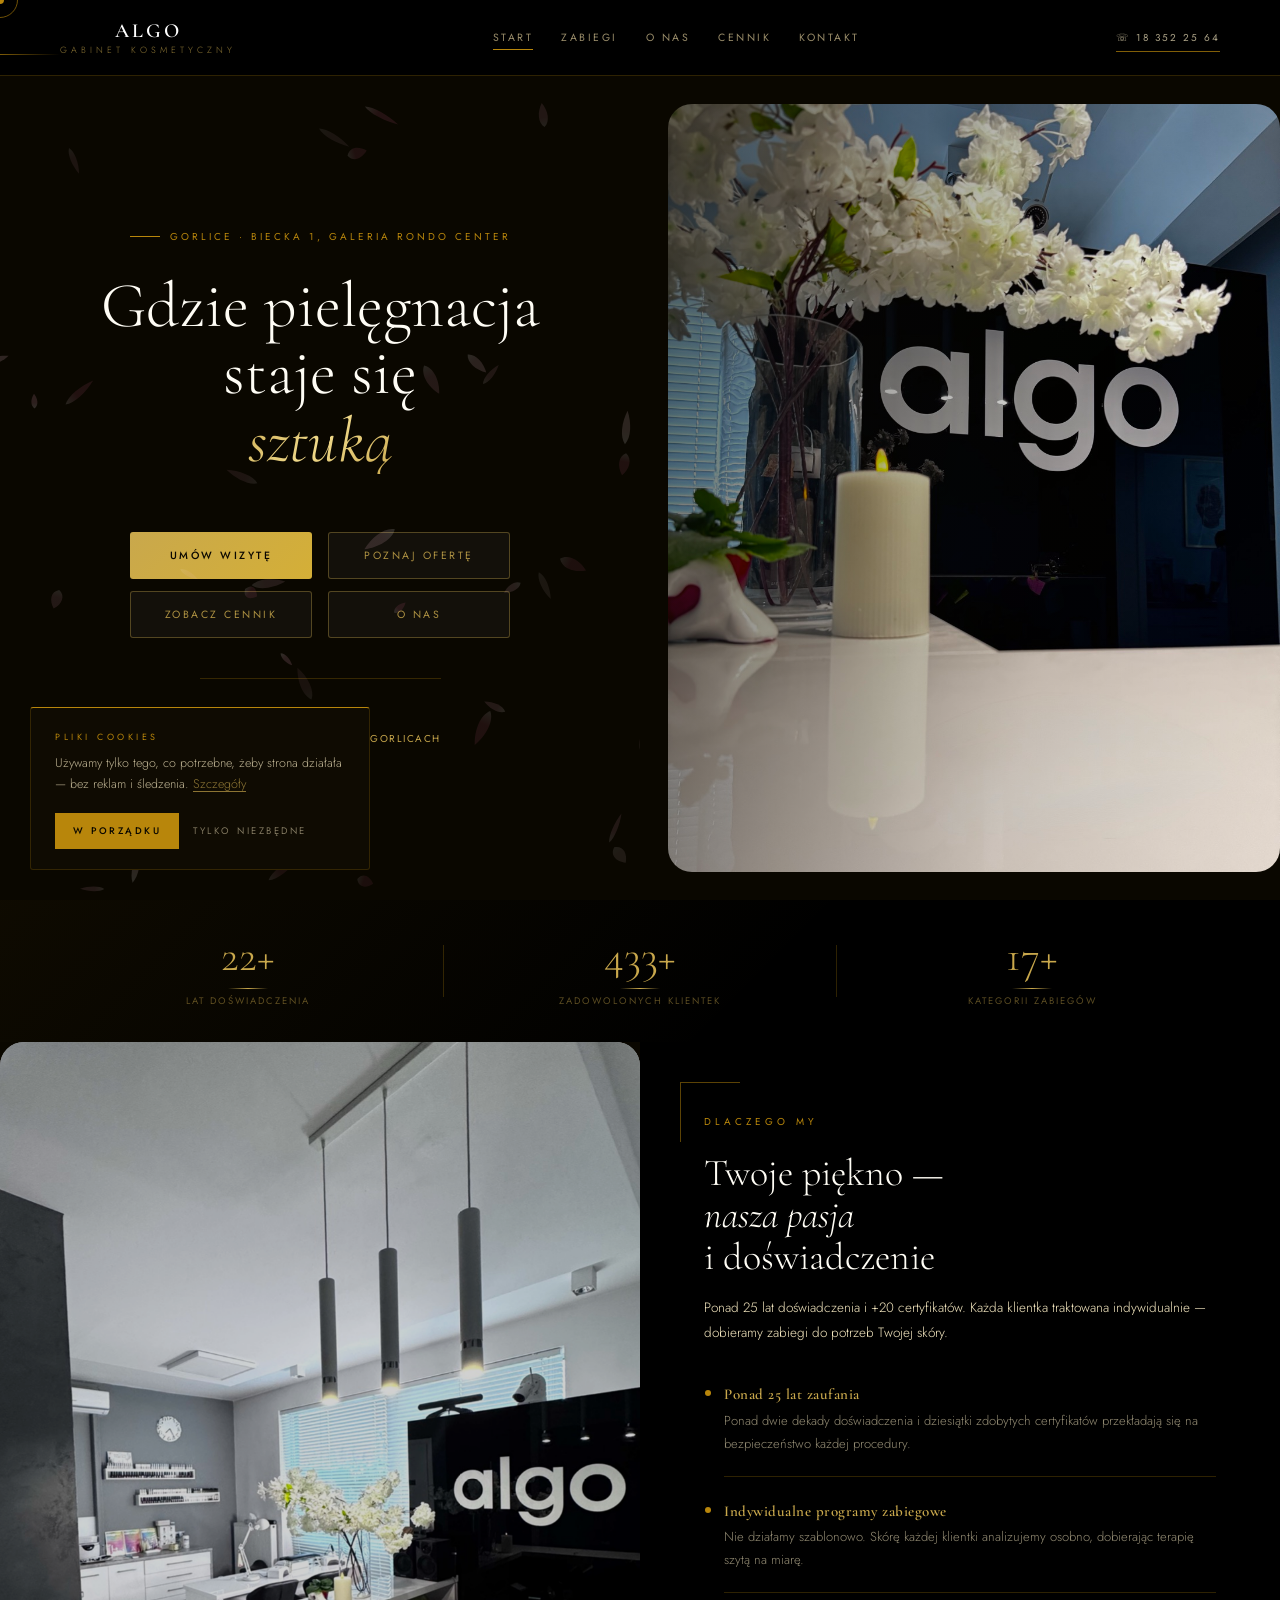
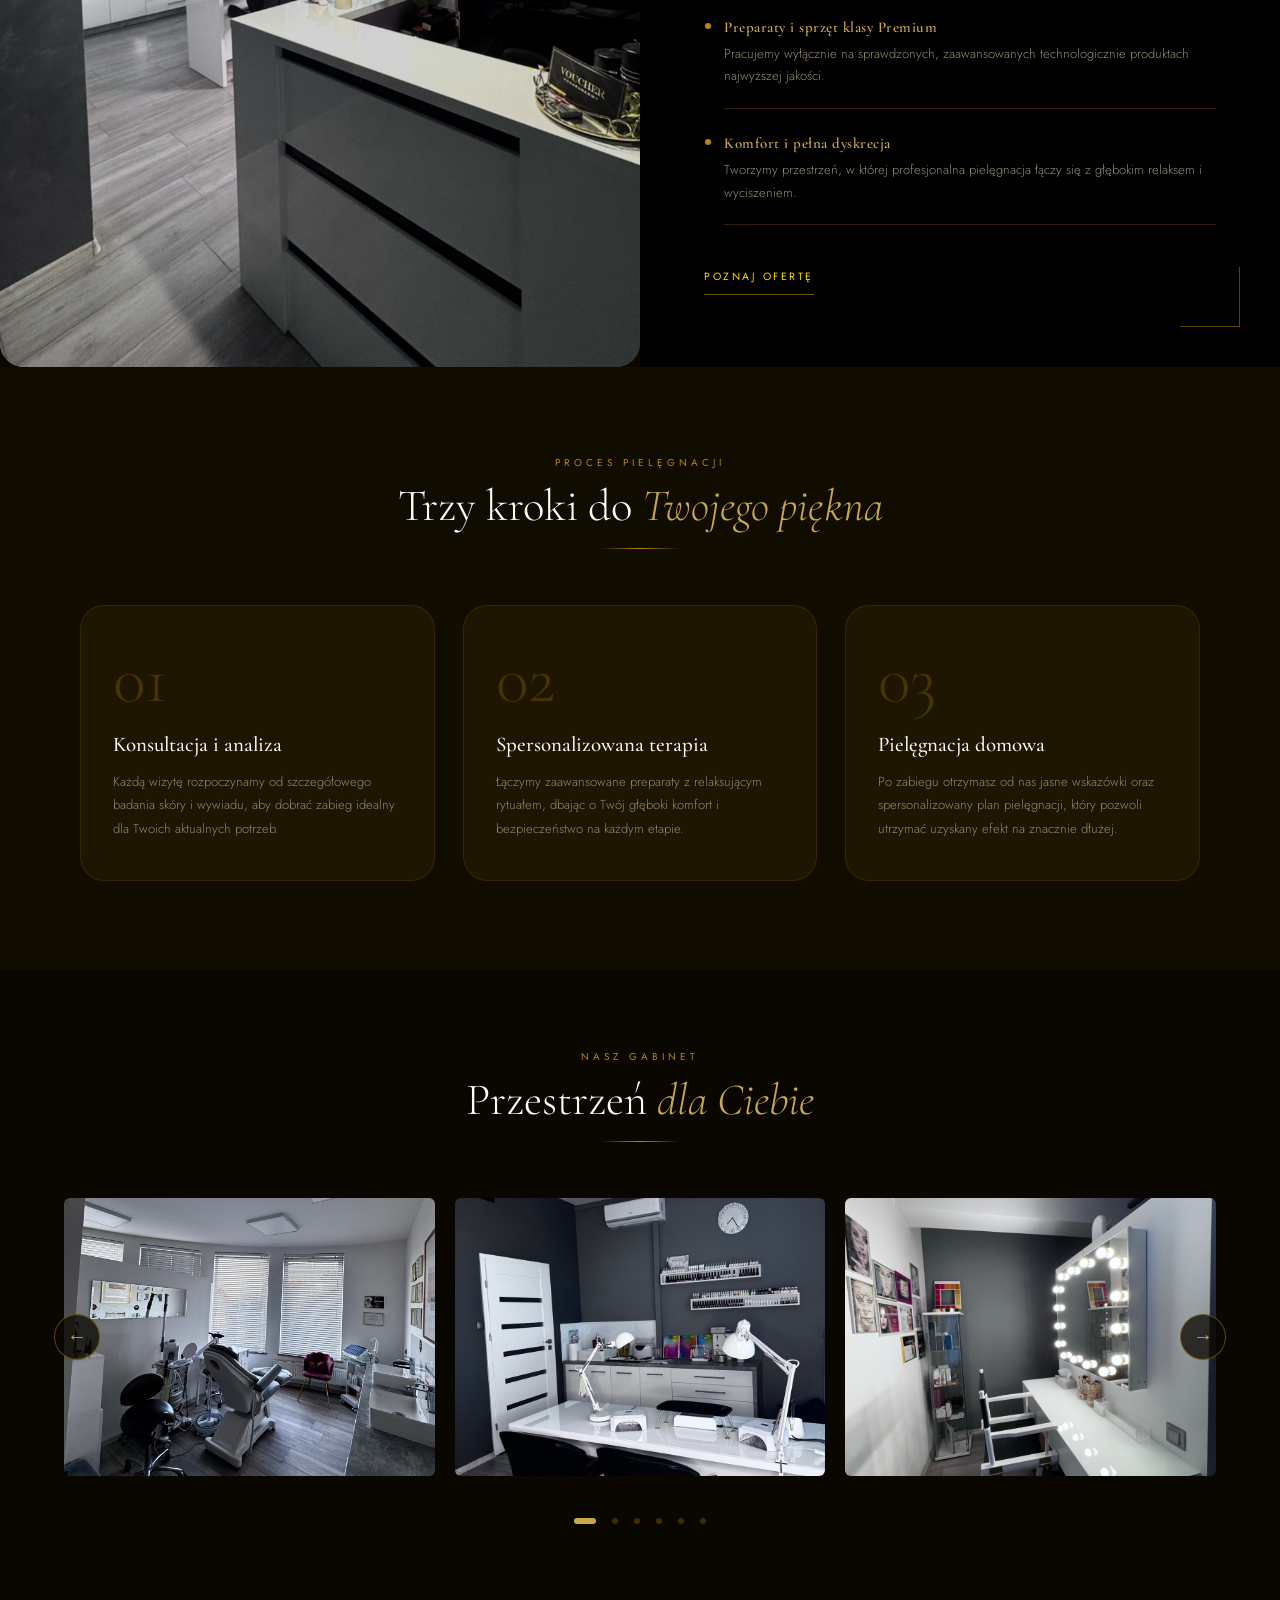
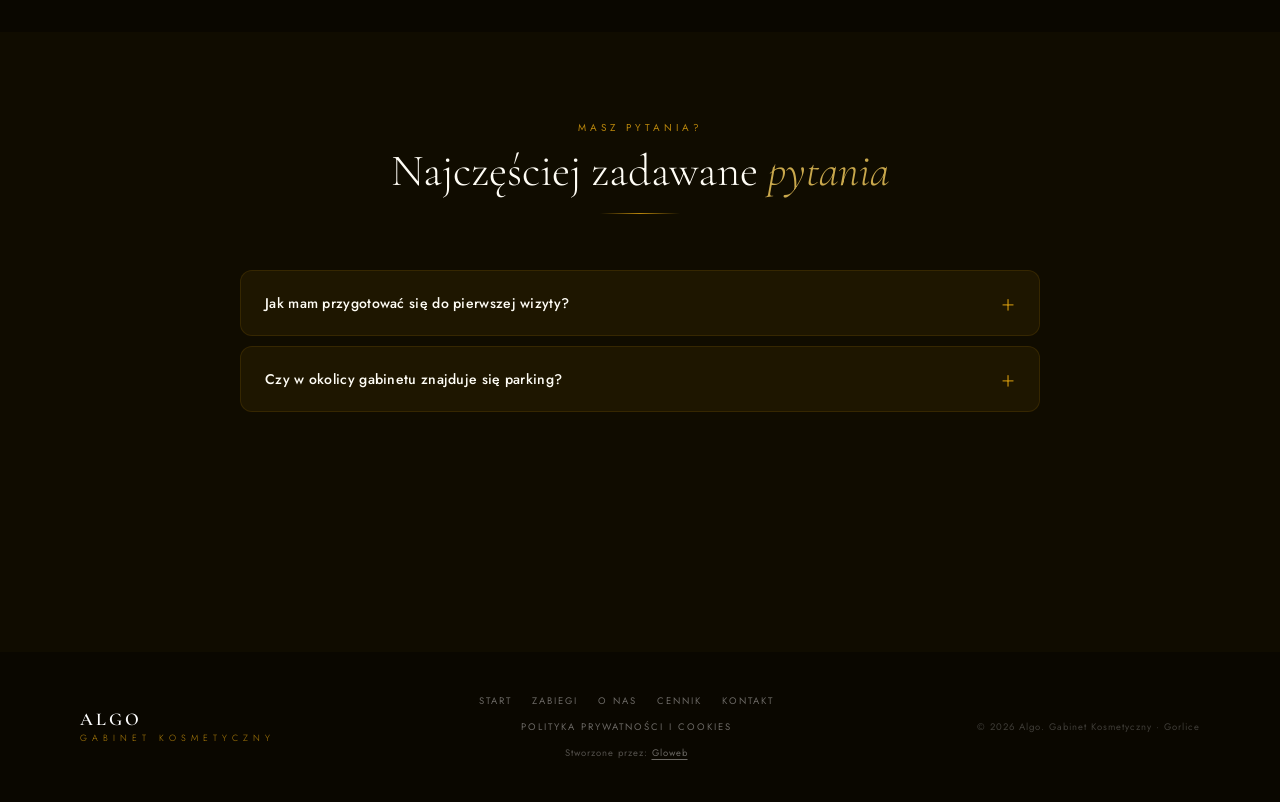
==== commit 3f770d57: "Polityka prywatnosci i cookies + zmiana nazwiska na Faliszek-Mazur Dodaje dyskretny pasek cookies (l" ====
--- a/index.html
+++ b/index.html
@@ -24,7 +24,7 @@
 {
   "@context": "https://schema.org",
   "@type": "BeautySalon",
-  "name": "ALGO Gabinet Kosmetyczny Faliszek A.",
+  "name": "ALGO Gabinet Kosmetyczny Faliszek-Mazur A.",
   "alternateName": "Salon Beauty Gorlice ALGO",
   "description": "Profesjonalny salon beauty i centrum urody w Gorlicach. Manicure hybrydowy, makijaż permanentny, pielęgnacja twarzy, mezoterapie, zabiegi laserowe IPL.",
   "url": "https://algo-gorlice.pl/",
@@ -439,6 +439,46 @@
 .fls button:hover{color:var(--gold)}
 .fcp{font-size:9.5px;color:rgba(255,253,249,.22);letter-spacing:1px}
 
+/* ═══ COOKIES ═══════════════════════════════════════════ */
+#ck{position:fixed;left:30px;bottom:30px;z-index:995;width:340px;max-width:calc(100vw - 32px);
+  background:#0F0B02;border:1px solid rgba(184,134,11,.22);border-top:1px solid var(--gold);
+  border-radius:3px;padding:22px 24px 20px;
+  opacity:0;transform:translateY(14px);pointer-events:none;
+  transition:opacity .45s ease,transform .45s ease}
+#ck.vis{opacity:1;transform:translateY(0);pointer-events:auto}
+#ck .ck-tag{font-size:9px;letter-spacing:3.5px;text-transform:uppercase;color:var(--gold);display:block;margin-bottom:10px}
+#ck p{font-size:12.5px;line-height:1.7;font-weight:300;color:var(--text);opacity:.75}
+#ck .ck-more{color:rgba(201,168,76,.9);text-decoration:underline;text-underline-offset:3px;
+  background:none;border:none;cursor:none;font-family:'Jost',sans-serif;font-size:12.5px;font-weight:300;padding:0}
+#ck .ck-more:hover{color:#FFFDF5}
+#ck .ck-row{display:flex;gap:10px;margin-top:18px}
+#ck .ck-ok{background:var(--gold);color:#0A0700;border:none;cursor:none;
+  padding:11px 18px;font-family:'Jost',sans-serif;font-size:9.5px;letter-spacing:2.5px;
+  text-transform:uppercase;font-weight:500;transition:background .25s}
+#ck .ck-ok:hover{background:#D4AF37}
+#ck .ck-no{background:none;color:rgba(245,232,192,.5);border:none;cursor:none;
+  padding:11px 4px;font-family:'Jost',sans-serif;font-size:9.5px;letter-spacing:2.5px;
+  text-transform:uppercase;font-weight:400;transition:color .25s}
+#ck .ck-no:hover{color:var(--gold)}
+
+/* ═══ STRONA PRAWNA ═════════════════════════════════════ */
+.leg{max-width:760px;margin:0 auto}
+.leg h3{font-family:'Cormorant Garamond',serif;font-size:23px;font-weight:400;color:#FFFDF5;
+  margin:44px 0 14px;padding-bottom:10px;border-bottom:1px solid rgba(184,134,11,.18)}
+.leg h3:first-of-type{margin-top:0}
+.leg p{font-size:13.5px;line-height:1.85;font-weight:300;color:var(--text);opacity:.8;margin-bottom:12px}
+.leg ul{list-style:none;margin:0 0 12px}
+.leg li{font-size:13.5px;line-height:1.75;font-weight:300;color:var(--text);opacity:.8;padding:7px 0 7px 16px;position:relative}
+.leg li::before{content:'';position:absolute;left:0;top:15px;width:4px;height:4px;border-radius:50%;background:var(--gold)}
+.leg strong{font-weight:500;color:#FFFDF5;opacity:1}
+.leg a{color:rgba(201,168,76,.9);text-decoration:underline;text-underline-offset:3px}
+.leg a:hover{color:#FFFDF5}
+.leg .leg-meta{font-size:11px;letter-spacing:1.5px;text-transform:uppercase;color:rgba(245,232,192,.35);margin-top:48px}
+.leg .leg-btn{margin-top:16px;background:none;border:1px solid rgba(201,168,76,.35);border-radius:3px;
+  color:rgba(201,168,76,.85);cursor:none;padding:13px 20px;font-family:'Jost',sans-serif;
+  font-size:9.5px;letter-spacing:2.5px;text-transform:uppercase;transition:all .25s}
+.leg .leg-btn:hover{color:#FFFDF5;border-color:rgba(255,253,245,.55);background:rgba(201,168,76,.1)}
+
 /* ═══ RESPONSIVE ════════════════════════════════════════ */
 @media(max-width:1024px){
   header{padding:0 20px}nav{display:none}
@@ -540,6 +580,10 @@
 .rating-label{font-size:10px;color:#C9A84C;letter-spacing:1.5px;text-transform:uppercase}
 
 @media(max-width:1024px){#sticky-cta{bottom:20px;right:16px}}
+@media(max-width:700px){
+  #ck{left:12px;right:12px;bottom:12px;width:auto;padding:18px 18px 16px}
+  body.ck-open #sticky-cta{opacity:0;pointer-events:none}
+}
 
 /* ═══ JAK DZIAŁAMY ════════════════════════════════════════ */
 .jak-dzialamy{padding:88px 80px;background:var(--cream)}
@@ -774,7 +818,7 @@
       <div class="at">
         <span class="stag sr">Nasza historia</span>
         <h2 class="sr" style="transition-delay:.1s">Gabinet <em>z pasją</em><br>do piękna</h2>
-        <p class="sr" style="transition-delay:.2s">Algo. Gabinet Kosmetyczny Faliszek A. to miejsce, gdzie pielęgnacja staje się prawdziwą sztuką. Mieścimy się w Gorlicach przy ul. Biecka 1 w Galerii Rondo Center.</p>
+        <p class="sr" style="transition-delay:.2s">Algo. Gabinet Kosmetyczny Faliszek-Mazur A. to miejsce, gdzie pielęgnacja staje się prawdziwą sztuką. Mieścimy się w Gorlicach przy ul. Biecka 1 w Galerii Rondo Center.</p>
         <p class="sr" style="transition-delay:.3s">Nasze podejście łączy dbałość o komfort klienta z ogromną wiedzą i profesjonalizmem — to doceniają nasi klienci w opiniach.</p>
         <p class="sr" style="transition-delay:.4s">Pracujemy z pasją, dbając o każdy detal — bo Twoje piękno zasługuje na to, co najlepsze.</p>
         <div class="aw-row sr" style="transition-delay:.5s">
@@ -791,7 +835,7 @@
       <div class="sline sr" style="transition-delay:.2s"></div>
     </div>
     <div class="tg">
-      <div class="tc sr" style="transition-delay:.1s"><div class="tav">A</div><div class="tname">A. Faliszek</div><div class="trole">Właścicielka</div><div class="tbio">Właścicielka gabinetu z ogromną wiedzą i pasją do pielęgnacji. Klientki podkreślają jej profesjonalizm i pozytywną atmosferę.</div></div>
+      <div class="tc sr" style="transition-delay:.1s"><div class="tav">A</div><div class="tname">A. Faliszek-Mazur</div><div class="trole">Właścicielka</div><div class="tbio">Właścicielka gabinetu z ogromną wiedzą i pasją do pielęgnacji. Klientki podkreślają jej profesjonalizm i pozytywną atmosferę.</div></div>
       <div class="tc sr" style="transition-delay:.2s;border:2px dashed rgba(184,134,11,.2)"><div class="tav" style="background:rgba(184,134,11,.08);color:rgba(201,168,76,.3)">?</div><div class="tname" style="color:rgba(245,232,192,.25)">Imię i nazwisko</div><div class="trole" style="color:rgba(201,168,76,.2)">Stanowisko</div><div class="tbio" style="color:rgba(245,232,192,.2)">Opis pracownika zostanie uzupełniony wkrótce.</div></div>
     </div>
 
@@ -818,7 +862,7 @@
       <span class="stag">Jesteśmy do dyspozycji</span>
       <h2>Zapraszamy<br><em>do salonu</em></h2>
       <div class="cd"><div class="cion">☏</div><div class="cinf"><strong>Telefon</strong>18 352 25 64</div></div>
-      <div class="cd"><div class="cion">📍</div><div class="cinf"><strong>Adres</strong>Algo. Gabinet Kosmetyczny. Faliszek A.<br>Biecka 1, 38-300 Gorlice<br>Galeria Rondo Center</div></div>
+      <div class="cd"><div class="cion">📍</div><div class="cinf"><strong>Adres</strong>Algo. Gabinet Kosmetyczny. Faliszek-Mazur A.<br>Biecka 1, 38-300 Gorlice<br>Galeria Rondo Center</div></div>
       <div class="cd"><div class="cion">🕐</div><div class="cinf"><strong>Godziny otwarcia</strong>Poniedziałek – Sobota: 10:00 – 18:00<br>Niedziela: Zamknięte</div></div>
       <div style="display:flex;gap:10px;margin-top:28px;flex-wrap:wrap">
         <a href="https://www.instagram.com/" target="_blank" style="background:var(--gold);color:var(--dark);padding:9px 18px;font-size:10px;letter-spacing:2px;text-transform:uppercase;text-decoration:none">Instagram</a>
@@ -840,6 +884,75 @@
       <div class="fg"><label>Interesujący zabieg</label><select id="fs"><option value="">-- Wybierz kategorię --</option><option>Pielęgnacja twarzy</option><option>Kosmetologia</option><option>Mezoterapie</option><option>Trychologia</option><option>Zabiegi wyszczuplające</option><option>Makijaż permanentny</option><option>Day Spa / Masaże</option><option>Manicure / Pedicure</option><option>Inne</option></select></div>
       <div class="fg"><label>Wiadomość</label><textarea id="fm" placeholder="Opisz swoje potrzeby..."></textarea></div>
       <button class="fsub" onclick="subForm()">Wyślij wiadomość</button>
+    </div>
+  </div>
+</div>
+
+<!-- ═══ PAGE POLITYKA PRYWATNOŚCI I COOKIES ════════════════ -->
+<div class="page" id="page-polityka">
+  <div class="ps">
+    <div class="sh">
+      <span class="stag sr">Dane i prywatność</span>
+      <h2 class="stit sr" style="transition-delay:.1s">Polityka prywatności<br>i <em>plików cookies</em></h2>
+      <div class="sline sr" style="transition-delay:.2s"></div>
+    </div>
+    <div class="leg">
+
+      <h3>Kto przetwarza Twoje dane</h3>
+      <p>Administratorem danych jest <strong>Algo. Gabinet Kosmetyczny Faliszek-Mazur A.</strong>, ul. Biecka 1, 38-300 Gorlice (Galeria Rondo Center).</p>
+      <p>Kontakt w sprawie danych: telefon <strong>18 352 25 64</strong>, e-mail <a href="mailto:kontakt@algo-gorlice.pl">kontakt@algo-gorlice.pl</a>, albo osobiście w gabinecie w godzinach otwarcia.</p>
+
+      <h3>Jakie dane zbieramy</h3>
+      <ul>
+        <li><strong>Z formularza kontaktowego</strong> — imię i nazwisko, telefon, e-mail, wybrana kategoria zabiegu i treść wiadomości. Podajesz je dobrowolnie; bez nich nie oddzwonimy.</li>
+        <li><strong>Z rozmowy telefonicznej</strong> — imię i numer telefonu potrzebne do umówienia i potwierdzenia wizyty.</li>
+        <li><strong>Techniczne dane przeglądarki</strong> — adres IP i rodzaj przeglądarki, zapisywane automatycznie przez serwer, na którym stoi strona.</li>
+      </ul>
+      <p>Nie prosimy przez stronę o dane wrażliwe. O stanie zdrowia i przeciwwskazaniach rozmawiamy dopiero na konsultacji w gabinecie i zapisujemy je w karcie zabiegowej, poza tą stroną.</p>
+
+      <h3>Po co i na jakiej podstawie</h3>
+      <ul>
+        <li>Odpowiedź na zapytanie i umówienie wizyty — art. 6 ust. 1 lit. b RODO (działania przed zawarciem umowy).</li>
+        <li>Kontakt w sprawie już umówionego zabiegu — art. 6 ust. 1 lit. b RODO.</li>
+        <li>Bezpieczeństwo i poprawne działanie strony — art. 6 ust. 1 lit. f RODO (nasz uzasadniony interes).</li>
+      </ul>
+      <p>Nie wysyłamy newslettera, nie profilujemy Cię i nie podejmujemy wobec Ciebie decyzji automatycznych.</p>
+
+      <h3>Jak długo je trzymamy</h3>
+      <ul>
+        <li>Zapytania, które nie skończyły się wizytą — do 12 miesięcy od ostatniego kontaktu.</li>
+        <li>Dane klientek i klientów gabinetu — przez czas współpracy oraz okres wynikający z przepisów podatkowych i przedawnienia roszczeń.</li>
+        <li>Logi serwera — zgodnie z polityką dostawcy hostingu, zwykle do 30 dni.</li>
+      </ul>
+
+      <h3>Komu je przekazujemy</h3>
+      <p>Nie sprzedajemy i nie udostępniamy danych w celach marketingowych. Dostęp mają wyłącznie:</p>
+      <ul>
+        <li>osoby pracujące w gabinecie, w zakresie potrzebnym do obsługi wizyty,</li>
+        <li>dostawca hostingu strony (Netlify) i dostawca poczty — jako podmioty przetwarzające,</li>
+        <li>biuro rachunkowe i organy państwowe, jeśli wymagają tego przepisy.</li>
+      </ul>
+
+      <h3>Twoje prawa</h3>
+      <p>Masz prawo do dostępu do swoich danych, ich sprostowania, usunięcia, ograniczenia przetwarzania, przenoszenia oraz sprzeciwu wobec przetwarzania opartego na uzasadnionym interesie. Wystarczy telefon lub e-mail — zajmiemy się tym w ciągu miesiąca.</p>
+      <p>Możesz też złożyć skargę do Prezesa Urzędu Ochrony Danych Osobowych, ul. Stawki 2, 00-193 Warszawa.</p>
+
+      <h3>Pliki cookies i podobne technologie</h3>
+      <p>Ta strona jest prosta i nie zarabia na Twoich danych. Nie ma tu Google Analytics, piksela Facebooka ani żadnych cookies reklamowych. Używamy tylko tego, co potrzebne, żeby strona działała i wyglądała jak trzeba:</p>
+      <ul>
+        <li><strong>algo_cookie_consent</strong> (pamięć lokalna przeglądarki, nasza) — zapamiętuje Twój wybór z paska cookies, żeby nie pytać przy każdej wizycie. Zostaje na urządzeniu do czasu wyczyszczenia danych przeglądarki.</li>
+        <li><strong>Google Fonts</strong> — kroje pisma Cormorant Garamond i Jost pobierane z serwerów Google; przy pobraniu Google widzi Twój adres IP.</li>
+        <li><strong>jsDelivr</strong> — biblioteka galerii zdjęć (Swiper), pobierana z sieci CDN.</li>
+        <li><strong>GitHub</strong> — stamtąd strona pobiera aktualny cennik i listę zabiegów, żeby ceny były zawsze świeże.</li>
+        <li><strong>Netlify</strong> — hosting strony oraz logowanie do panelu, z którego aktualizujemy cennik. Panel jest tylko dla obsługi gabinetu.</li>
+      </ul>
+      <p>Klikając ikony Instagrama lub Facebooka przechodzisz na zewnętrzne serwisy, które mają własne zasady prywatności — my nie osadzamy tu ich wtyczek ani nie przekazujemy im Twoich danych.</p>
+
+      <h3>Jak zmienić decyzję</h3>
+      <p>Wybór z paska cookies możesz cofnąć w każdej chwili. Cookies kontrolujesz też w ustawieniach przeglądarki — możesz je zablokować lub usunąć, choć wtedy część elementów strony (np. galeria) może działać gorzej.</p>
+      <button class="leg-btn" onclick="ckReset()">Zmień decyzję o cookies</button>
+
+      <div class="leg-meta">Ostatnia aktualizacja: sierpień 2026</div>
     </div>
   </div>
 </div>
@@ -854,10 +967,21 @@
       <button onclick="sp('cennik')">Cennik</button>
       <button onclick="sp('kontakt')">Kontakt</button>
     </div>
+    <div class="fls" style="gap:14px"><button onclick="sp('polityka')">Polityka prywatności i cookies</button></div>
     <div style="font-size:9.5px;color:rgba(255,253,249,.3);letter-spacing:1px">Stworzone przez: <a href="https://gloweb.pl/" target="_blank" rel="noopener" style="color:rgba(255,253,249,.4);text-decoration:underline;text-underline-offset:3px">Gloweb</a></div>
   </div>
   <div class="fcp" style="text-align:right">© 2026 Algo. Gabinet Kosmetyczny · Gorlice</div>
 </footer>
+
+<!-- COOKIES -->
+<div id="ck" role="dialog" aria-live="polite" aria-label="Informacja o plikach cookies">
+  <span class="ck-tag">Pliki cookies</span>
+  <p>Używamy tylko tego, co potrzebne, żeby strona działała — bez reklam i śledzenia. <button class="ck-more" onclick="ckDetails()">Szczegóły</button></p>
+  <div class="ck-row">
+    <button class="ck-ok" onclick="ckSet('all')">W porządku</button>
+    <button class="ck-no" onclick="ckSet('necessary')">Tylko niezbędne</button>
+  </div>
+</div>
 
 <!-- MODAL -->
 <div class="mo" id="moverlay" onclick="cm()"></div>
@@ -1151,6 +1275,30 @@
 document.addEventListener('keydown',e=>{if(e.key==='Escape')cm()});
 
 /* ═══════════════════════════════════════════════════════
+   COOKIES
+═══════════════════════════════════════════════════════ */
+const CK_KEY='algo_cookie_consent';
+function ckRead(){try{return localStorage.getItem(CK_KEY)}catch(e){return null}}
+function ckShow(){
+  document.getElementById('ck').classList.add('vis');
+  document.body.classList.add('ck-open');
+}
+function ckHide(){
+  document.getElementById('ck').classList.remove('vis');
+  document.body.classList.remove('ck-open');
+}
+function ckSet(choice){
+  try{localStorage.setItem(CK_KEY,choice)}catch(e){}
+  ckHide();
+}
+function ckDetails(){ckHide();sp('polityka')}
+function ckReset(){
+  try{localStorage.removeItem(CK_KEY)}catch(e){}
+  ckShow();
+}
+if(!ckRead())setTimeout(ckShow,1200);
+
+/* ═══════════════════════════════════════════════════════
    INIT
 ═══════════════════════════════════════════════════════ */
 /* ═══════════════════════════════════════════════════════
